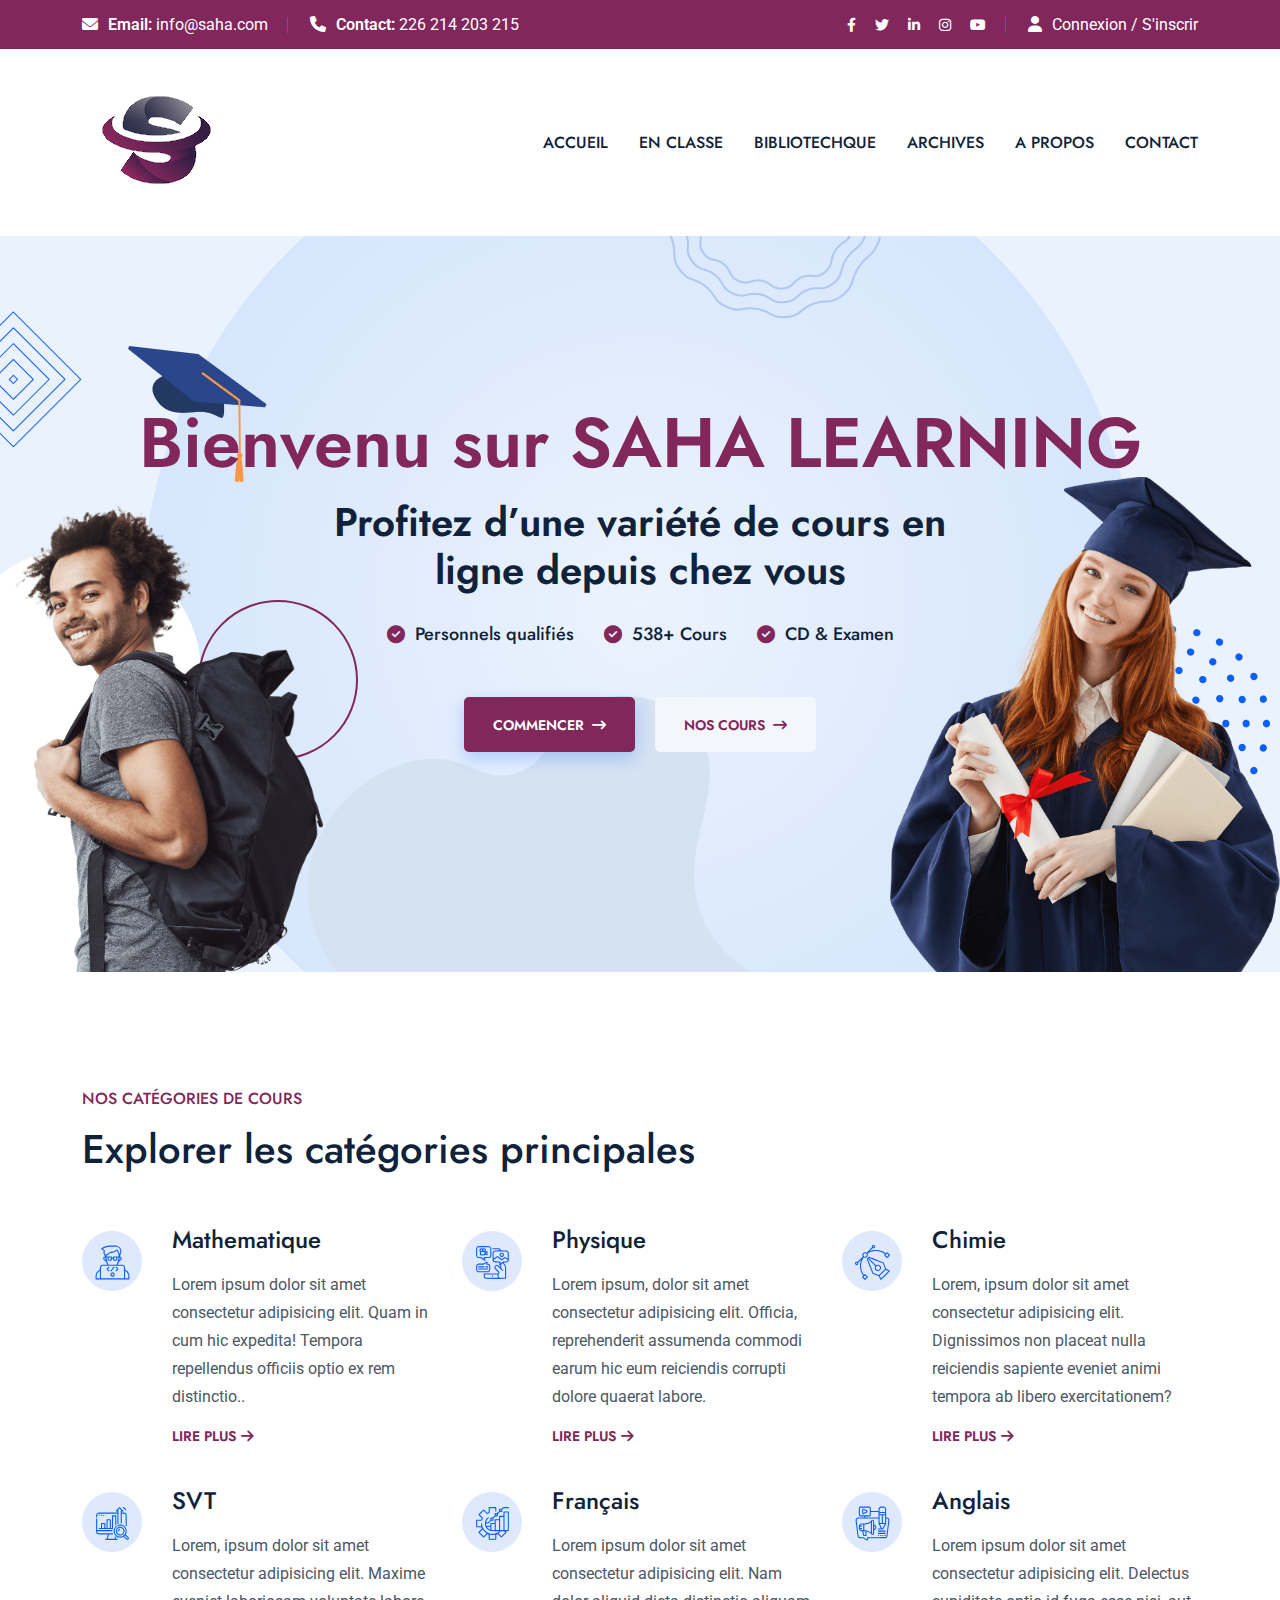
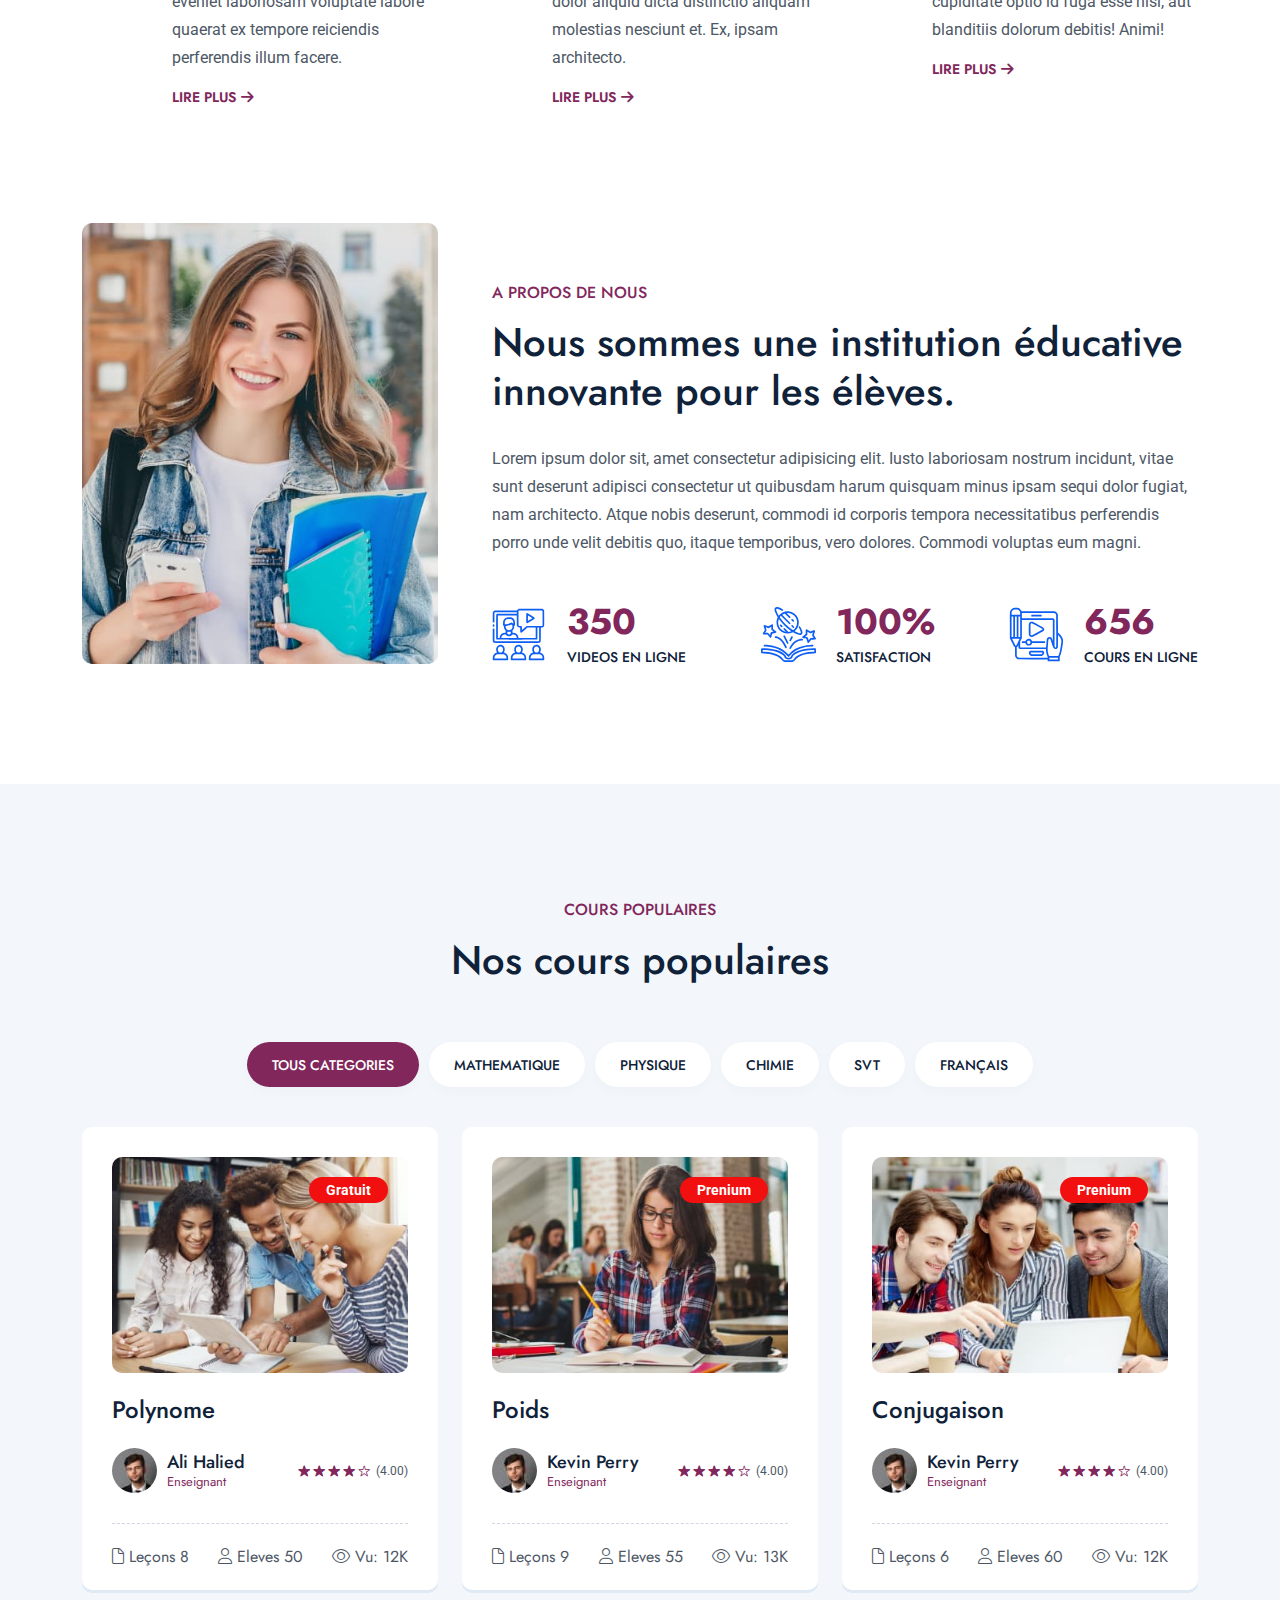
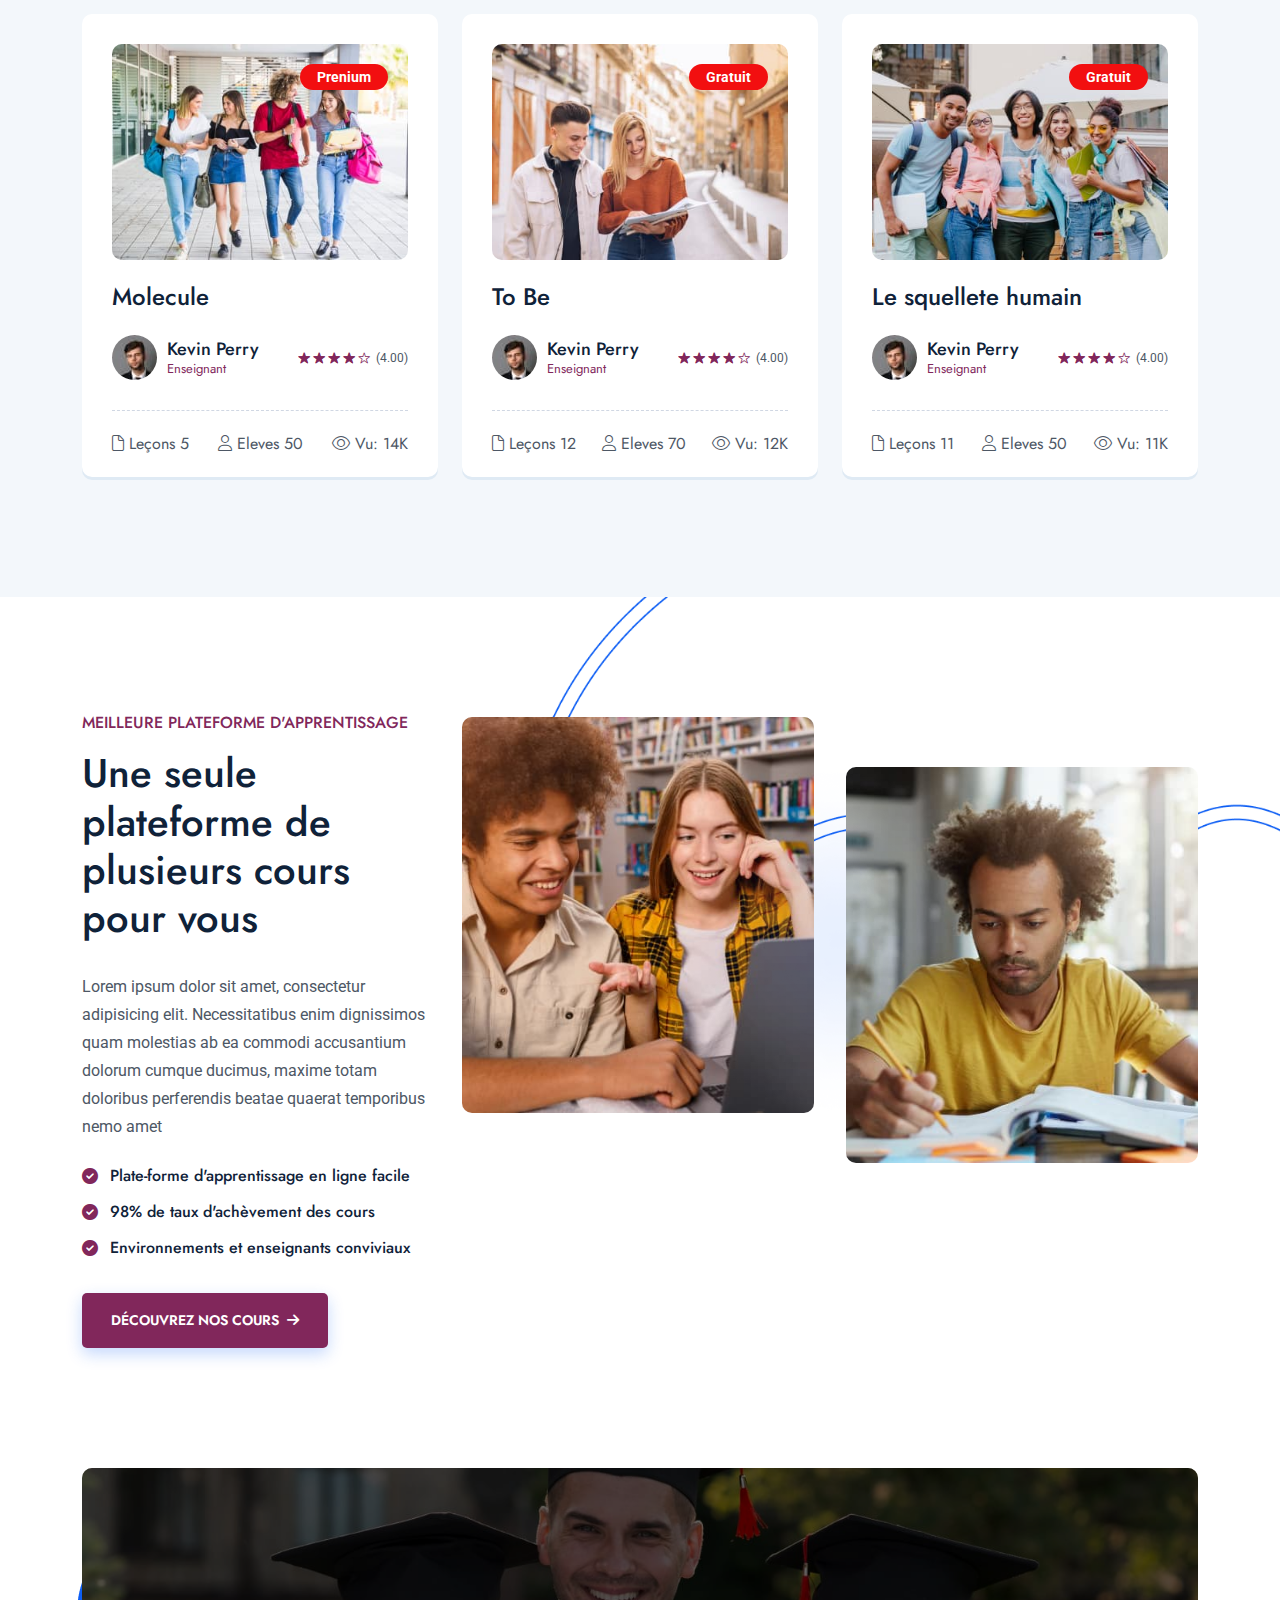
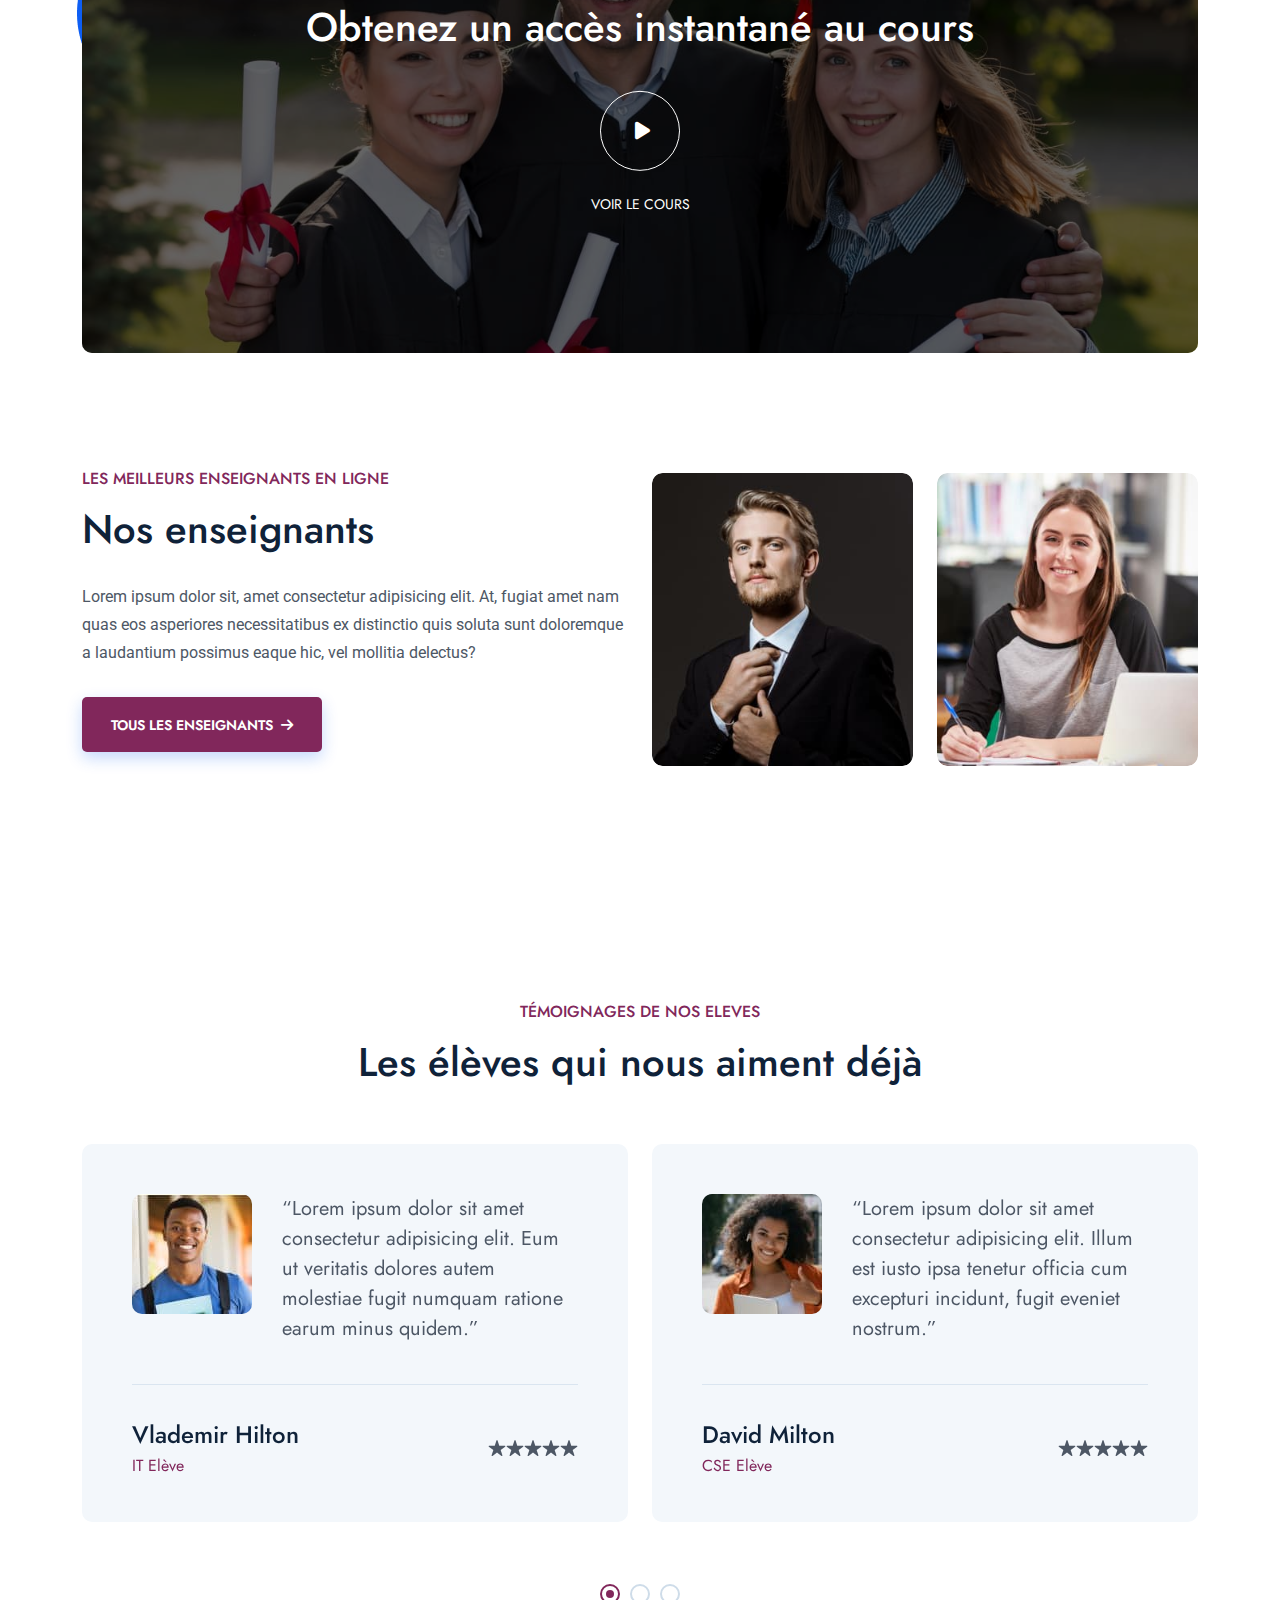
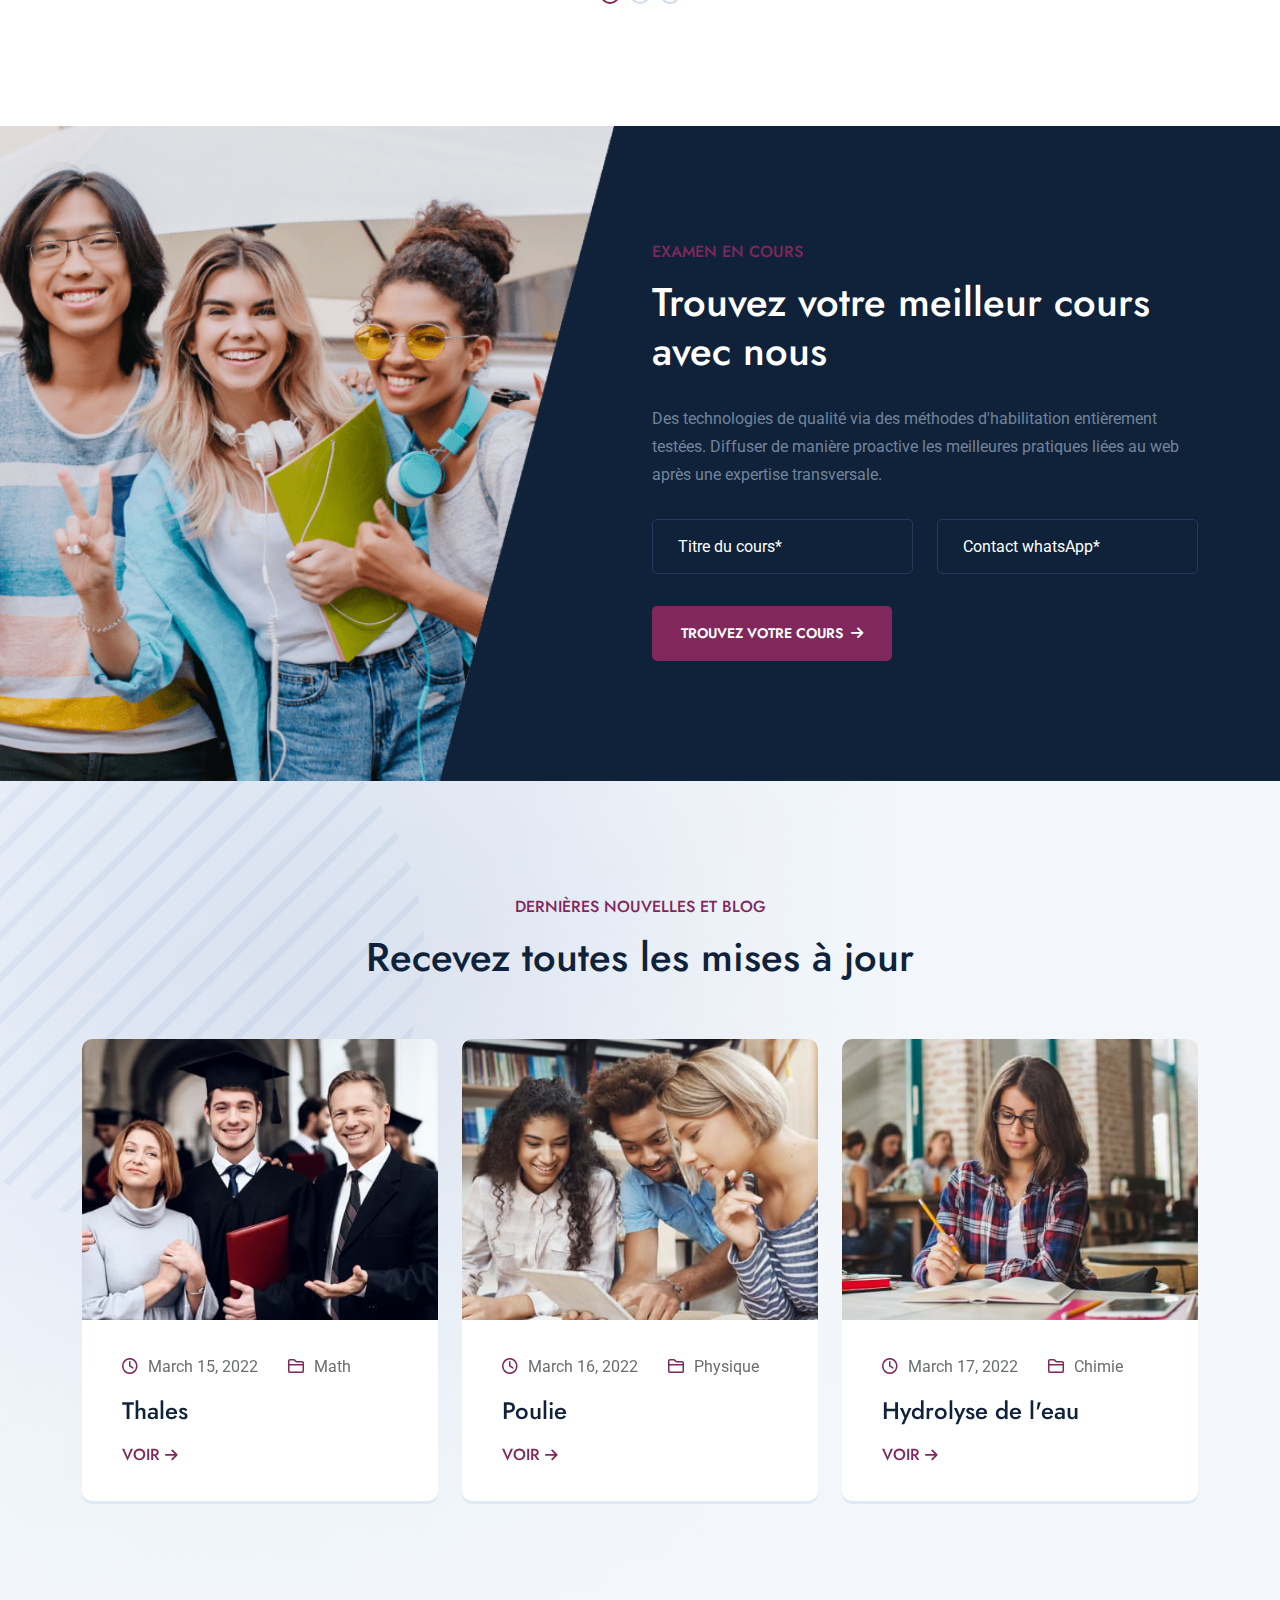
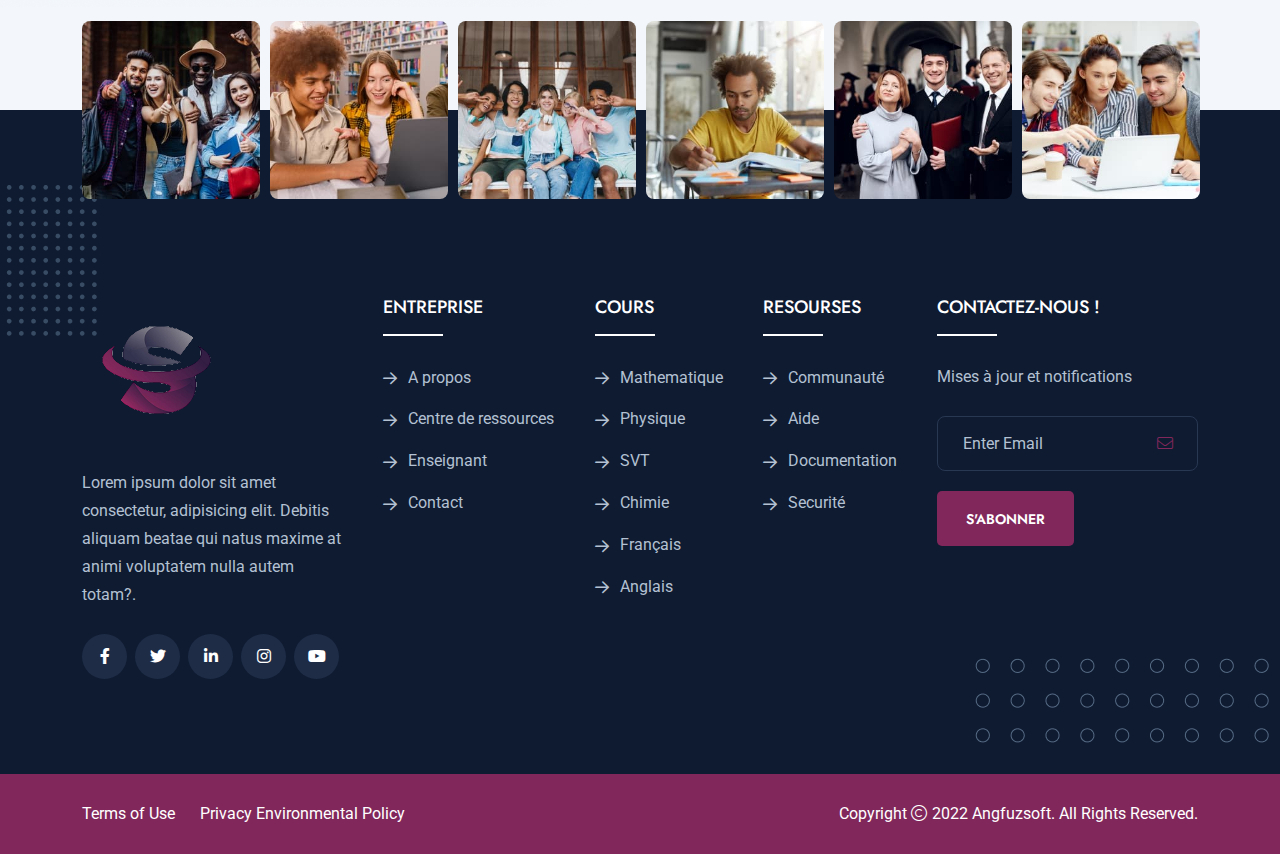
==== index.html @ e93bc784 "commit 1" ====
<!doctype html>
<html class="no-js" lang="zxx">

<head>
    <meta charset="utf-8">
    <meta http-equiv="x-ua-compatible" content="ie=edge">
    <title>SAHA</title>
    <meta name="author" content="Angfuzsoft">
    <meta name="description" content="Acadu - Online Courses & Education HTML Template">
    <meta name="keywords" content="Acadu - Online Courses & Education HTML Template">
    <meta name="robots" content="INDEX,FOLLOW">
    <meta name="Vuport" content="width=device-width,initial-scale=1,shrink-to-fit=no">
    <link rel="apple-touch-icon" sizes="57x57" href="images/apple-icon-57x57.png">
    <link rel="apple-touch-icon" sizes="60x60" href="images/apple-icon-60x60.png">
    <link rel="apple-touch-icon" sizes="72x72" href="images/apple-icon-72x72.png">
    <link rel="apple-touch-icon" sizes="76x76" href="images/apple-icon-76x76.png">
    <link rel="apple-touch-icon" sizes="114x114" href="images/apple-icon-114x114.png">
    <link rel="apple-touch-icon" sizes="120x120" href="images/apple-icon-120x120.png">
    <link rel="apple-touch-icon" sizes="144x144" href="images/apple-icon-144x144.png">
    <link rel="apple-touch-icon" sizes="152x152" href="images/apple-icon-152x152.png">
    <link rel="apple-touch-icon" sizes="180x180" href="images/apple-icon-180x180.png">
    <link rel="icon" type="image/png" sizes="192x192" href="images/images/saha_logo.png">
    <link rel="icon" type="image/png" sizes="32x32" href="images/saha_logo.png">
    <link rel="icon" type="image/png" sizes="96x96" href="images/saha_logo.png">
    <link rel="icon" type="image/png" sizes="16x16" href="images/saha_logo.png">
    <link rel="manifest" href="assets/img/favicons/manifest.json">
    <meta name="msapplication-TileColor" content="#ffffff">
    <meta name="msapplication-TileImage" content="images/saha_logo.png">
    <meta name="theme-color" content="#ffffff">
    <link rel="preconnect" href="https://fonts.googleapis.com">
    <link rel="preconnect" href="https://fonts.gstatic.com" crossorigin>
    <link
        href="https://fonts.googleapis.com/css2?family=Jost:wght@100;200;300;400;500;600;700;800;900&amp;family=Roboto:wght@100;300;400;500;700&amp;display=swap"
        rel="stylesheet">
    <link rel="stylesheet" href="css/app.min.css">
    <link rel="stylesheet" href="css/fontawesome.min.css">
    <link rel="stylesheet" href="css/style.css">
</head>

<body>
    <div class="preloader"><button class="as-btn style3 preloaderCls">Annuler le Pré-chargement</button>
        <div class="preloader-inner"><span class="loader"></span></div>
    </div>
    <div class="popup-search-box d-none d-lg-block"><button class="searchClose"><i class="fal fa-times"></i></button>
        <form action="#"><input type="text" placeholder="What are you looking for?"> <button type="submit"><i
                    class="fal fa-search"></i></button></form>
    </div>
    <div class="as-menu-wrapper">
        <div class="as-menu-area text-center"><button class="as-menu-toggle"><i class="fal fa-times"></i></button>
            <div class="mobile-logo"><a href="index.html"><img src="images/saha_logo.png" alt="Acadu"></a></div>
            <div class="as-mobile-menu">
                <ul>
                    <li class=""><a href="index.html">Accueil</a>
                        <!-- <ul class="sub-menu">
                            <li><a href="index.html">Home One</a></li>
                            <li><a href="index-2.html">Home Two</a></li>
                            <li><a href="index-3.html">Home Three</a></li>
                            <li><a href="index-4.html">Home Four</a></li>
                        </ul> -->
                    </li>
                    <li class=""><a href="#">En classe</a>
                        <!-- <ul class="sub-menu">
                            <li><a href="#">Courses</a></li>
                            <li><a href="video-#">Video Courses</a></li>
                            <li><a href="#">Course Details</a></li>
                        </ul> -->
                    </li>
                    <li class=""><a href="#">Bibliotechque</a>
                        <!-- <ul class="sub-menu">
                            <li><a href="team.html">Teachers</a></li>
                            <li><a href="team-details.html">Teacher Details</a></li>
                        </ul> -->
                    </li>
                    <li class=""><a href="#">Archives</a>
                        <!-- <ul class="mega-menu">
                            <li><a href="shop.html">Pagelist 1</a>
                                <ul>
                                    <li><a href="index.html">Home One</a></li>
                                    <li><a href="index-2.html">Home Two</a></li>
                                    <li><a href="index-3.html">Home Three</a></li>
                                    <li><a href="index-4.html">Home Four</a></li>
                                    <li><a href="about.html">About Us</a></li>
                                </ul>
                            </li>
                            <li><a href="#">Pagelist 2</a>
                                <ul>
                                    <li><a href="about-2.html">About Us Two</a></li>
                                    <li><a href="team.html">Teachers</a></li>
                                    <li><a href="team-details.html">Teachers Details</a>
                                    </li>
                                    <li><a href="blog.html">Blog</a></li>
                                    <li><a href="blog-details.html">Blog Details</a></li>
                                </ul>
                            </li>
                            <li><a href="#">Pagelist 3</a>
                                <ul>
                                    <li><a href="#">Courses</a></li>
                                    <li><a href="video-#">Video Courses</a></li>
                                    <li><a href="#">Course Details</a>
                                    </li>
                                    <li><a href="event.html">Event</a></li>
                                    <li><a href="event-details.html">Event Details</a></li>
                                </ul>
                            </li>
                            <li><a href="#">Pagelist 4</a>
                                <ul>
                                    <li><a href="gallery.html">Gallery</a></li>
                                    <li><a href="contact.html">Contact Us</a></li>
                                    <li><a href="cart.html">Shopping Cart</a></li>
                                    <li><a href="wishlist.html">Wishlist</a></li>
                                    <li><a href="error.html">Error Page</a></li>
                                </ul>
                            </li>
                        </ul> -->
                    </li>
                    <li class=""><a href="#">A propos</a>
                        <!-- <ul class="sub-menu">
                            <li><a href="blog.html">Blog</a></li>
                            <li><a href="blog-details.html">Blog Details</a></li>
                        </ul> -->
                    </li>
                    <li><a href="">Contact</a></li>
                </ul>
            </div>
        </div>
    </div>
    <header class="as-header header-layout2">
        <div class="header-top">
            <div class="container">
                <div class="row justify-content-center justify-content-lg-between align-items-center gy-2">
                    <div class="col-auto d-none d-lg-block">
                        <div class="header-links">
                            <ul>
                                <li><i class="fas fa-envelope"></i><b>Email: </b><a
                                        href="mailto:info@acadu.com">info@saha.com</a></li>
                                <li><i class="fas fa-phone"></i><b>Contact: </b><a href="tel:+226214203215">226 214 203
                                        215</a></li>
                            </ul>
                        </div>
                    </div>
                    <div class="col-auto">
                        <div class="header-links">
                            <ul>
                                <li>
                                    <div class="header-social"><a href="https://www.facebook.com/"><i
                                                class="fab fa-facebook-f"></i></a> <a href="https://www.twitter.com/"><i
                                                class="fab fa-twitter"></i></a> <a href="https://www.linkedin.com/"><i
                                                class="fab fa-linkedin-in"></i></a> <a
                                            href="https://www.instagram.com/"><i class="fab fa-instagram"></i></a> <a
                                            href="https://www.youtube.com/"><i class="fab fa-youtube"></i></a></div>
                                </li>
                                <li><i class="fas fa-user"></i><a href="contact.html">Connexion / S'inscrir</a></li>
                            </ul>
                        </div>
                    </div>
                </div>
            </div>
        </div>
        <div class="sticky-wrapper">
            <div class="sticky-active">
                <div class="menu-area">
                    <div class="container">
                        <div class="row align-items-center justify-content-between">
                            <div class="col-auto">
                                <div class="header-logo"><a href="index.html"><img src="images/saha_logo.png"
                                            alt="Acadu"></a>
                                </div>
                            </div>
                            <!-- <div class="col-auto d-none d-xl-inline-block">
                                <div class="category-menu-wrap"><a class="menu-expand" href="#"><i
                                            class="fa-solid fa-list"></i>Categories</a>
                                    <nav class="category-menu">
                                        <ul>
                                            <li><a href="course">Javascript</a></li>
                                            <li><a href="course">Marketing</a></li>
                                            <li><a href="course">Data Science</a></li>
                                            <li><a href="course">Content Writing</a></li>
                                            <li><a href="course">Gratuitlancing</a></li>
                                            <li><a href="course">Startup Growth</a></li>
                                            <li><a href="course">UI/UX Design</a></li>
                                            <li><a href="course">Web Development</a></li>
                                        </ul>
                                    </nav>
                                </div>
                            </div> -->
                            <div class="col-auto">
                                <div class="row align-items-center">
                                    <div class="col-auto">
                                        <nav class="main-menu d-none d-lg-inline-block">
                                            <ul>
                                                <li class=""><a href="index.html">Accueil</a>
                                                    <!-- <ul class="sub-menu">
                                                        <li><a href="index.html">Home One</a></li>
                                                        <li><a href="index-2.html">Home Two</a></li>
                                                        <li><a href="index-3.html">Home Three</a></li>
                                                        <li><a href="index-4.html">Home Four</a></li>
                                                    </ul> -->
                                                </li>
                                                <li class=""><a href="classe.html">En classe</a>
                                                    <!-- <ul class="sub-menu">
                                                        <li><a href="#">Courses</a></li>
                                                        <li><a href="video-#">Video Courses</a></li>
                                                        <li><a href="#">Course Details</a></li>
                                                    </ul> -->
                                                </li>
                                                <li class=""><a href="bibliotech.html">Bibliotechque</a>
                                                    <!-- <ul class="sub-menu">
                                                        <li><a href="team.html">Teachers</a></li>
                                                        <li><a href="team-details.html">Teacher Details</a></li>
                                                    </ul> -->
                                                </li>
                                                <li class=""><a href="cours.html">Archives</a>
                                                    <!-- <ul class="mega-menu">
                                                        <li><a href="shop.html">Pagelist 1</a>
                                                            <ul>
                                                                <li><a href="index.html">Home One</a></li>
                                                                <li><a href="index-2.html">Home Two</a></li>
                                                                <li><a href="index-3.html">Home Three</a></li>
                                                                <li><a href="index-4.html">Home Four</a></li>
                                                                <li><a href="about.html">About Us</a></li>
                                                            </ul>
                                                        </li>
                                                        <li><a href="#">Pagelist 2</a>
                                                            <ul>
                                                                <li><a href="about-2.html">About Us Two</a></li>
                                                                <li><a href="team.html">Teachers</a></li>
                                                                <li><a href="team-details.html">Teachers Details</a>
                                                                </li>
                                                                <li><a href="blog.html">Blog</a></li>
                                                                <li><a href="blog-details.html">Blog Details</a></li>
                                                            </ul>
                                                        </li>
                                                        <li><a href="#">Pagelist 3</a>
                                                            <ul>
                                                                <li><a href="#">Courses</a></li>
                                                                <li><a href="video-#">Video Courses</a></li>
                                                                <li><a href="#">Course Details</a>
                                                                </li>
                                                                <li><a href="event.html">Event</a></li>
                                                                <li><a href="event-details.html">Event Details</a></li>
                                                            </ul>
                                                        </li>
                                                        <li><a href="#">Pagelist 4</a>
                                                            <ul>
                                                                <li><a href="gallery.html">Gallery</a></li>
                                                                <li><a href="contact.html">Contact Us</a></li>
                                                                <li><a href="cart.html">Shopping Cart</a></li>
                                                                <li><a href="wishlist.html">Wishlist</a></li>
                                                                <li><a href="error.html">Error Page</a></li>
                                                            </ul>
                                                        </li>
                                                    </ul> -->
                                                </li>
                                                <li class=""><a href="#">A propos</a>
                                                    <!-- <ul class="sub-menu">
                                                        <li><a href="blog.html">Blog</a></li>
                                                        <li><a href="blog-details.html">Blog Details</a></li>
                                                    </ul> -->
                                                </li>
                                                <li><a href="contact.html">Contact</a></li>
                                            </ul>
                                        </nav><button type="button" class="as-menu-toggle d-inline-block d-lg-none"><i
                                                class="far fa-bars"></i></button>
                                    </div>
                                    <div class="col-auto d-none d-xxl-block">
                                        <!-- <div class="header-button"><button type="button"
                                                class="simple-icon searchBoxToggler"><i
                                                    class="far fa-search"></i></button> <a href="contact.html"
                                                class="as-btn ml-15">Become Teacher<i
                                                    class="fas fa-arrow-right ms-2"></i></a></div> -->
                                    </div>
                                </div>
                            </div>
                        </div>
                    </div>
                </div>
            </div>
        </div>
    </header>
    <div class="as-hero-wrapper hero-2">
        <div class="container z-index-common">
            <div class="hero-style2">
                <h1 class="big-title hero-title">Bienvenu sur SAHA LEARNING</h1>
                <h2 class="hero-title">Profitez d’une variété de cours en <br> ligne depuis chez vous</h2>
                <div class="checklist">
                    <ul>
                        <li>Personnels qualifiés</li>
                        <li>538+ Cours</li>
                        <li>CD & Examen</li>
                    </ul>
                </div>
                <div class="btn-group"><a href="#" class="as-btn">Commencer<i
                            class="fas fa-long-arrow-right ms-2"></i></a> <a href="#"
                        class="as-btn style5">Nos Cours<i class="fas fa-long-arrow-right ms-2"></i></a></div>
            </div>
        </div>
        <div class="hero-img1"><img class="imgConvert" src="images/hero_img_2_1.png" alt="Hero Image"></div>
        <div class="hero-img2"><img src="images/hero_img_2_2.png" alt="Hero Image">
            <div class="shape"><img src="images/shape_2_5.png" alt="shape"></div>
        </div>
        <div class="big-circle" id="circle"></div>
        <div class="hero-shape shape1"><img src="images/shape_2_1.png" alt="shape"></div>
        <div class="hero-shape shape2"><img src="images/shape_2_2.png" alt="shape"></div>
        <div class="hero-shape shape3"><img src="images/shape_2_3.png" alt="shape"></div>
        <div class="hero-shape shape4"><img src="images/shape_2_4.png" alt="shape"></div>
    </div>
    <section class="space">
        <div class="container">
            <div class="title-area text-center text-md-start"><span class="sub-title">Nos catégories de cours</span>
                <h2 class="sec-title fw-medium">Explorer les catégories principales</h2>
            </div>
            <div class="row gy-50">
                <div class="col-sm-6 col-xl-4">
                    <div class="category-card">
                        <div class="category-card_icon"><img src="fonts/category_1_1.svg" alt="icon"></div>
                        <div class="category-card_content">
                            <h3 class="category-card_title"><a href="#">Mathematique</a></h3>
                            <p class="category-card_text">Lorem ipsum dolor sit amet consectetur adipisicing elit. Quam
                                in cum hic expedita! Tempora repellendus officiis optio ex rem distinctio..</p><a
                                href="#" class="link-btn">Lire plus<i class="fas fa-arrow-right"></i></a>
                        </div>
                    </div>
                </div>
                <div class="col-sm-6 col-xl-4">
                    <div class="category-card">
                        <div class="category-card_icon"><img src="fonts/category_1_2.svg" alt="icon"></div>
                        <div class="category-card_content">
                            <h3 class="category-card_title"><a href="#">Physique</a></h3>
                            <p class="category-card_text">Lorem ipsum, dolor sit amet consectetur adipisicing elit.
                                Officia, reprehenderit assumenda commodi earum hic eum reiciendis corrupti dolore
                                quaerat labore.</p><a href="#" class="link-btn">Lire plus<i
                                    class="fas fa-arrow-right"></i></a>
                        </div>
                    </div>
                </div>
                <div class="col-sm-6 col-xl-4">
                    <div class="category-card">
                        <div class="category-card_icon"><img src="fonts/category_1_3.svg" alt="icon"></div>
                        <div class="category-card_content">
                            <h3 class="category-card_title"><a href="#">Chimie</a></h3>
                            <p class="category-card_text">Lorem, ipsum dolor sit amet consectetur adipisicing elit.
                                Dignissimos non placeat nulla reiciendis sapiente eveniet animi tempora ab libero
                                exercitationem?</p><a href="#" class="link-btn">Lire plus<i
                                    class="fas fa-arrow-right"></i></a>
                        </div>
                    </div>
                </div>
                <div class="col-sm-6 col-xl-4">
                    <div class="category-card">
                        <div class="category-card_icon"><img src="fonts/category_1_4.svg" alt="icon"></div>
                        <div class="category-card_content">
                            <h3 class="category-card_title"><a href="#">SVT</a></h3>
                            <p class="category-card_text">Lorem, ipsum dolor sit amet consectetur adipisicing elit.
                                Maxime eveniet laboriosam voluptate labore quaerat ex tempore reiciendis perferendis
                                illum facere.</p><a href="#" class="link-btn">Lire plus<i
                                    class="fas fa-arrow-right"></i></a>
                        </div>
                    </div>
                </div>
                <div class="col-sm-6 col-xl-4">
                    <div class="category-card">
                        <div class="category-card_icon"><img src="fonts/category_1_5.svg" alt="icon"></div>
                        <div class="category-card_content">
                            <h3 class="category-card_title"><a href="#">Français</a></h3>
                            <p class="category-card_text">Lorem ipsum dolor sit amet consectetur adipisicing elit. Nam
                                dolor aliquid dicta distinctio aliquam molestias nesciunt et. Ex, ipsam architecto.</p>
                            <a href="#" class="link-btn">Lire plus<i class="fas fa-arrow-right"></i></a>
                        </div>
                    </div>
                </div>
                <div class="col-sm-6 col-xl-4">
                    <div class="category-card">
                        <div class="category-card_icon"><img src="fonts/category_1_6.svg" alt="icon"></div>
                        <div class="category-card_content">
                            <h3 class="category-card_title"><a href="#">Anglais</a></h3>
                            <p class="category-card_text">Lorem ipsum dolor sit amet consectetur adipisicing elit.
                                Delectus cupiditate optio id fuga esse nisi, aut blanditiis dolorum debitis! Animi!</p>
                            <a href="#" class="link-btn">Lire plus<i class="fas fa-arrow-right"></i></a>
                        </div>
                    </div>
                </div>
            </div>
        </div>
    </section>
    <div class="space-bottom about-sec bg-bottom-right" data-bg-src="assets/img/bg/about_bg_1.jpg">
        <div class="container">
            <div class="row">
                <div class="col-xl-4 mb-40 mb-xl-0">
                    <div class="img-box3"><img class="w-100" src="images/about_2_1.jpg" alt="About"></div>
                </div>
                <div class="col-xxl-7 col-xl-8 align-self-end">
                    <div class="about-content">
                        <div class="title-area mb-40"><span class="sub-title">A propos de nous</span>
                            <h2 class="fs-40 fw-medium mt-n2">Nous sommes une institution éducative innovante pour les
                                élèves.</h2>
                        </div>
                        <p class="mt-n2 mb-30 mb-xl-5">Lorem ipsum dolor sit, amet consectetur adipisicing elit. Iusto
                            laboriosam nostrum incidunt, vitae sunt deserunt adipisci consectetur ut quibusdam harum
                            quisquam minus ipsam sequi dolor fugiat, nam architecto. Atque nobis deserunt, commodi id
                            corporis tempora necessitatibus perferendis porro unde velit debitis quo, itaque temporibus,
                            vero dolores. Commodi voluptas eum magni.</p>
                        <div class="counter-grid-wrap">
                            <div class="counter-grid">
                                <div class="counter-grid_icon"><img src="fonts/counter_1_1.svg" alt="icon"></div>
                                <div class="counter-grid_content">
                                    <h3 class="counter-grid_number"><span class="counter-number">350</span></h3><span
                                        class="counter-grid_text">VIDEOS EN LIGNE</span>
                                </div>
                            </div>
                            <div class="counter-grid">
                                <div class="counter-grid_icon"><img src="fonts/counter_1_2.svg" alt="icon"></div>
                                <div class="counter-grid_content">
                                    <h3 class="counter-grid_number"><span class="counter-number">100</span>%</h3><span
                                        class="counter-grid_text">SATISFACTION</span>
                                </div>
                            </div>
                            <div class="counter-grid">
                                <div class="counter-grid_icon"><img src="fonts/counter_1_3.svg" alt="icon"></div>
                                <div class="counter-grid_content">
                                    <h3 class="counter-grid_number"><span class="counter-number">656</span></h3><span
                                        class="counter-grid_text">COURS EN LIGNE</span>
                                </div>
                            </div>
                        </div>
                    </div>
                </div>
            </div>
        </div>
    </div>
    <section class="space bg-smoke">
        <div class="container">
            <div class="title-area text-center"><span class="sub-title">COURS POPULAIRES</span>
                <h2 class="sec-title fw-medium">Nos cours populaires</h2>
            </div>
            <div class="tab-menu1 filter-menu-active">
                <button data-filter="*" class="filter-btn active">Tous Categories</button>
                <button data-filter=".cat1" class="filter-btn">Mathematique</button>
                <button data-filter=".cat2" class="filter-btn">Physique</button>
                <button data-filter=".cat3" class="filter-btn">Chimie</button>
                <button data-filter=".cat4" class="filter-btn">SVT</button>
                <button data-filter=".cat5" class="filter-btn">Français</button>
            </div>
            <div class="row gy-4 filter-active">
                <div class="col-md-6 col-xl-4 filter-item cat1 cat3 cat5 cat7">
                    <div class="course-box style2">
                        <div class="course-img"><img src="images/course_3_1.jpg" alt="course"> <span
                                class="tag">Gratuit</span></div>
                        <div class="course-content">
                            <h3 class="course-title"><a href="#">Polynome</a></h3>
                            <div class="course-author">
                                <div class="author-info"><img src="images/author_2.jpg" alt="author">
                                    <div class="info"><a href="#" class="author-name">Ali Halied</a> <span
                                            class="desig">Enseignant</span></div>
                                </div>
                                <div class="course-rating">
                                    <div class="star-rating" role="img" aria-label="Vote 4.00 out of 5"><span
                                            style="width:79%">Vote <strong class="rating">4.00</strong> out of 5</span>
                                    </div>(4.00)
                                </div>
                            </div>
                            <div class="course-meta"><span><i class="fal fa-file"></i>Leçons 8</span> <span><i
                                        class="fal fa-user"></i>Eleves 50</span> <span><i class="fal fa-eye"></i>Vu:
                                    12K</span></div>
                        </div>
                    </div>
                </div>
                <div class="col-md-6 col-xl-4 filter-item cat2 cat4 cat6">
                    <div class="course-box style2">
                        <div class="course-img"><img src="images/course_3_2.jpg" alt="course"> <span
                                class="tag">Prenium</span></div>
                        <div class="course-content">
                            <h3 class="course-title"><a href="#">Poids</a></h3>
                            <div class="course-author">
                                <div class="author-info"><img src="images/author_2.jpg" alt="author">
                                    <div class="info"><a href="#" class="author-name">Kevin Perry</a> <span
                                            class="desig">Enseignant</span></div>
                                </div>
                                <div class="course-rating">
                                    <div class="star-rating" role="img" aria-label="Vote 4.00 out of 5"><span
                                            style="width:79%">Vote <strong class="rating">4.00</strong> out of 5</span>
                                    </div>(4.00)
                                </div>
                            </div>
                            <div class="course-meta"><span><i class="fal fa-file"></i>Leçons 9</span> <span><i
                                        class="fal fa-user"></i>Eleves 55</span> <span><i class="fal fa-eye"></i>Vu:
                                    13K</span></div>
                        </div>
                    </div>
                </div>
                <div class="col-md-6 col-xl-4 filter-item cat3 cat5 cat7">
                    <div class="course-box style2">
                        <div class="course-img"><img src="images/course_3_3.jpg" alt="course"> <span
                                class="tag">Prenium</span></div>
                        <div class="course-content">
                            <h3 class="course-title"><a href="#">Conjugaison</a></h3>
                            <div class="course-author">
                                <div class="author-info"><img src="images/author_2.jpg" alt="author">
                                    <div class="info"><a href="#" class="author-name">Kevin Perry</a> <span
                                            class="desig">Enseignant</span></div>
                                </div>
                                <div class="course-rating">
                                    <div class="star-rating" role="img" aria-label="Vote 4.00 out of 5"><span
                                            style="width:79%">Vote <strong class="rating">4.00</strong> out of 5</span>
                                    </div>(4.00)
                                </div>
                            </div>
                            <div class="course-meta"><span><i class="fal fa-file"></i>Leçons 6</span> <span><i
                                        class="fal fa-user"></i>Eleves 60</span> <span><i class="fal fa-eye"></i>Vu:
                                    12K</span></div>
                        </div>
                    </div>
                </div>
                <div class="col-md-6 col-xl-4 filter-item cat1 cat4 cat6">
                    <div class="course-box style2">
                        <div class="course-img"><img src="images/course_3_4.jpg" alt="course"> <span
                                class="tag">Prenium</span></div>
                        <div class="course-content">
                            <h3 class="course-title"><a href="#">Molecule</a></h3>
                            <div class="course-author">
                                <div class="author-info"><img src="images/author_2.jpg" alt="author">
                                    <div class="info"><a href="#" class="author-name">Kevin Perry</a> <span
                                            class="desig">Enseignant</span></div>
                                </div>
                                <div class="course-rating">
                                    <div class="star-rating" role="img" aria-label="Vote 4.00 out of 5"><span
                                            style="width:79%">Vote <strong class="rating">4.00</strong> out of 5</span>
                                    </div>(4.00)
                                </div>
                            </div>
                            <div class="course-meta"><span><i class="fal fa-file"></i>Leçons 5</span> <span><i
                                        class="fal fa-user"></i>Eleves 50</span> <span><i class="fal fa-eye"></i>Vu:
                                    14K</span></div>
                        </div>
                    </div>
                </div>
                <div class="col-md-6 col-xl-4 filter-item cat2 cat5 cat6 cat7">
                    <div class="course-box style2">
                        <div class="course-img"><img src="images/course_3_5.jpg" alt="course"> <span
                                class="tag">Gratuit</span></div>
                        <div class="course-content">
                            <h3 class="course-title"><a href="#">To Be</a></h3>
                            <div class="course-author">
                                <div class="author-info"><img src="images/author_2.jpg" alt="author">
                                    <div class="info"><a href="#" class="author-name">Kevin Perry</a> <span
                                            class="desig">Enseignant</span></div>
                                </div>
                                <div class="course-rating">
                                    <div class="star-rating" role="img" aria-label="Vote 4.00 out of 5"><span
                                            style="width:79%">Vote <strong class="rating">4.00</strong> out of 5</span>
                                    </div>(4.00)
                                </div>
                            </div>
                            <div class="course-meta"><span><i class="fal fa-file"></i>Leçons 12</span> <span><i
                                        class="fal fa-user"></i>Eleves 70</span> <span><i class="fal fa-eye"></i>Vu:
                                    12K</span></div>
                        </div>
                    </div>
                </div>
                <div class="col-md-6 col-xl-4 filter-item cat3 cat1 cat2 cat4">
                    <div class="course-box style2">
                        <div class="course-img"><img src="images/course_3_6.jpg" alt="course"> <span
                                class="tag">Gratuit</span></div>
                        <div class="course-content">
                            <h3 class="course-title"><a href="#">Le squellete humain</a></h3>
                            <div class="course-author">
                                <div class="author-info"><img src="images/author_2.jpg" alt="author">
                                    <div class="info"><a href="#" class="author-name">Kevin Perry</a> <span
                                            class="desig">Enseignant</span></div>
                                </div>
                                <div class="course-rating">
                                    <div class="star-rating" role="img" aria-label="Vote 4.00 out of 5"><span
                                            style="width:79%">Vote <strong class="rating">4.00</strong> out of 5</span>
                                    </div>(4.00)
                                </div>
                            </div>
                            <div class="course-meta"><span><i class="fal fa-file"></i>Leçons 11</span> <span><i
                                        class="fal fa-user"></i>Eleves 50</span> <span><i class="fal fa-eye"></i>Vu:
                                    11K</span></div>
                        </div>
                    </div>
                </div>
            </div>
        </div>
    </section>
    <section class="space">
        <div class="container z-index-common">
            <div class="row flex-row-reverse">
                <div class="col-xl-8 mb-35 mb-xl-0">
                    <div class="img-box4">
                        <div class="img1"><img src="images/mockup_1_1.jpg" alt="mockup"></div>
                        <div class="img2"><img src="images/mockup_1_2.jpg" alt="mockup"></div>
                        <div class="shape"><img src="images/mockup_shape.png" alt="shape"></div>
                    </div>
                </div>
                <div class="col-xl-4">
                    <div class="title-area mb-30"><span class="sub-title">MEILLEURE PLATEFORME D'APPRENTISSAGE</span>
                        <h2 class="sec-title fw-medium">Une seule plateforme de plusieurs cours pour vous</h2>
                    </div>
                    <p class="mb-30">Lorem ipsum dolor sit amet, consectetur adipisicing elit. Necessitatibus enim dignissimos quam molestias ab ea commodi accusantium dolorum cumque ducimus, maxime totam doloribus perferendis beatae quaerat temporibus nemo amet
                    </p>
                    <div class="checklist mb-40">
                        <ul>
                            <li>Plate-forme d'apprentissage en ligne facile</li>
                            <li>98% de taux d'achèvement des cours</li>
                            <li>Environnements et enseignants conviviaux</li>
                        </ul>
                    </div><a href="#" class="as-btn">Découvrez nos cours<i
                            class="fas fa-arrow-right ms-2"></i></a>
                </div>
            </div>
        </div>
        <div class="shape-mockup big-shape" data-top="0%" data-right="0%"><img src="images/line_2.png" alt="shapes">
        </div>
    </section>
    <section class data-pos-for="#team-sec" data-sec-pos="bottom-half">
        <div class="container">
            <div class="video-box">
                <div class="overlay"></div><img src="images/video_1.jpg" alt="video">
                <div class="video-content">
                    <h2 class="video-title">Obtenez un accès instantané au cours</h2><a
                        href="https://www.youtube.com/watch?v=_sI_Ps7JSEk" class="icon-btn popup-video"><i
                            class="fas fa-play"></i></a> <span class="video-text">VOIR LE COURS</span>
                </div>
            </div>
        </div>
        <div class="shape-mockup jump" data-top="10%" data-left="6%"><img src="images/circle_5.png" alt="shapes"></div>
        <div class="shape-mockup jump-reverse" data-top="11%" data-left="6%"><img src="images/hex_1.png" alt="shapes">
        </div>
    </section>
    <section class="space" id="team-sec" data-bg-src="assets/img/bg/team_bg_1.jpg">
        <div class="container">
            <div class="row">
                <div class="col-xl-6 mb-5 mb-xl-0">
                    <div class="title-area mb-30 text-center text-xl-start"><span class="sub-title">LES MEILLEURS ENSEIGNANTS EN LIGNE</span>
                        <h2 class="sec-title fw-medium">Nos enseignants</h2>
                    </div>
                    <p class="mb-30 text-center text-xl-start">Lorem ipsum dolor sit, amet consectetur adipisicing elit. At, fugiat amet nam quas eos asperiores necessitatibus ex distinctio quis soluta sunt doloremque a laudantium possimus eaque hic, vel mollitia delectus?</p>
                    <div class="text-center text-xl-start"><a href="team.html" class="as-btn">tous les enseignants<i
                                class="fas fa-arrow-right ms-2"></i></a></div>
                </div>
                <div class="col-xl-6">
                    <div class="row as-carousel" data-slide-show="2" data-md-slide-show="2">
                        <div class="col-md-6 col-lg-4">
                            <div class="team-box">
                                <div class="team-img"><img src="images/team_1_1.jpg" alt="Team">
                                    <div class="as-social"><a target="_blank" href="https://facebook.com/"><i
                                                class="fab fa-facebook-f"></i></a> <a target="_blank"
                                            href="https://twitter.com/"><i class="fab fa-twitter"></i></a> <a
                                            target="_blank" href="https://linkedin.com/"><i
                                                class="fab fa-linkedin-in"></i></a></div>
                                </div>
                                <div class="team-content">
                                    <h3 class="team-title"><a href="team-details.html">Kevin Martin Ben</a></h3><span
                                        class="team-desig">Enseignant</span>
                                </div>
                            </div>
                        </div>
                        <div class="col-md-6 col-lg-4">
                            <div class="team-box">
                                <div class="team-img"><img src="images/team_1_2.jpg" alt="Team">
                                    <div class="as-social"><a target="_blank" href="https://facebook.com/"><i
                                                class="fab fa-facebook-f"></i></a> <a target="_blank"
                                            href="https://twitter.com/"><i class="fab fa-twitter"></i></a> <a
                                            target="_blank" href="https://linkedin.com/"><i
                                                class="fab fa-linkedin-in"></i></a></div>
                                </div>
                                <div class="team-content">
                                    <h3 class="team-title"><a href="team-details.html">Michael Dania Tin</a></h3><span
                                        class="team-desig">Enseignant</span>
                                </div>
                            </div>
                        </div>
                        <div class="col-md-6 col-lg-4">
                            <div class="team-box">
                                <div class="team-img"><img src="images/team_1_3.jpg" alt="Team">
                                    <div class="as-social"><a target="_blank" href="https://facebook.com/"><i
                                                class="fab fa-facebook-f"></i></a> <a target="_blank"
                                            href="https://twitter.com/"><i class="fab fa-twitter"></i></a> <a
                                            target="_blank" href="https://linkedin.com/"><i
                                                class="fab fa-linkedin-in"></i></a></div>
                                </div>
                                <div class="team-content">
                                    <h3 class="team-title"><a href="team-details.html">Aiden Samuel Jabin</a></h3><span
                                        class="team-desig">Enseignant</span>
                                </div>
                            </div>
                        </div>
                    </div>
                </div>
            </div>
        </div>
    </section>
    <section class="overflow-hidden bg-white space">
        <div class="container">
            <div class="title-area text-center"><span class="sub-title">Témoignages de nos Eleves</span>
                <h2 class="sec-title fw-medium">Les élèves qui nous aiment déjà</h2>
            </div>
            <div class="row as-carousel" data-slide-show="2" data-lg-slide-show="1" data-dots="true" data-xl-dots="true"
                data-ml-dots="true">
                <div class="col-lg-6">
                    <div class="testi-box">
                        <div class="testi-box_content">
                            <div class="testi-box_img"><img src="images/testi_2_1.jpg" alt="Avater"></div>
                            <p class="testi-box_text">“Lorem ipsum dolor sit amet consectetur adipisicing elit. Eum ut veritatis dolores autem molestiae fugit numquam ratione earum minus quidem.”</p>
                        </div>
                        <div class="testi-box_bottom">
                            <div>
                                <h3 class="testi-box_name">Vlademir Hilton</h3><span class="testi-box_desig">IT
                                    Elève</span>
                            </div>
                            <div class="testi-box_reVu"><i class="fa-solid fa-star-sharp"></i><i
                                    class="fa-solid fa-star-sharp"></i><i class="fa-solid fa-star-sharp"></i><i
                                    class="fa-solid fa-star-sharp"></i><i class="fa-solid fa-star-sharp"></i></div>
                        </div>
                    </div>
                </div>
                <div class="col-lg-6">
                    <div class="testi-box">
                        <div class="testi-box_content">
                            <div class="testi-box_img"><img src="images/testi_2_2.jpg" alt="Avater"></div>
                            <p class="testi-box_text">“Lorem ipsum dolor sit amet consectetur adipisicing elit. Illum est iusto ipsa tenetur officia cum excepturi incidunt, fugit eveniet nostrum.”</p>
                        </div>
                        <div class="testi-box_bottom">
                            <div>
                                <h3 class="testi-box_name">David Milton</h3><span class="testi-box_desig">CSE
                                    Elève</span>
                            </div>
                            <div class="testi-box_reVu"><i class="fa-solid fa-star-sharp"></i><i
                                    class="fa-solid fa-star-sharp"></i><i class="fa-solid fa-star-sharp"></i><i
                                    class="fa-solid fa-star-sharp"></i><i class="fa-solid fa-star-sharp"></i></div>
                        </div>
                    </div>
                </div>
                <div class="col-lg-6">
                    <div class="testi-box">
                        <div class="testi-box_content">
                            <div class="testi-box_img"><img src="images/testi_2_3.jpg" alt="Avater"></div>
                            <p class="testi-box_text">“Lorem ipsum dolor sit, amet consectetur adipisicing elit. Quae molestiae impedit explicabo repellendus iusto reprehenderit magni a quos laudantium quasi.”</p>
                        </div>
                        <div class="testi-box_bottom">
                            <div>
                                <h3 class="testi-box_name">Abraham Khalil</h3><span class="testi-box_desig">GS
                                    Elève</span>
                            </div>
                            <div class="testi-box_reVu"><i class="fa-solid fa-star-sharp"></i><i
                                    class="fa-solid fa-star-sharp"></i><i class="fa-solid fa-star-sharp"></i><i
                                    class="fa-solid fa-star-sharp"></i><i class="fa-solid fa-star-sharp"></i></div>
                        </div>
                    </div>
                </div>
            </div>
        </div>
    </section>
    <section class="bg-title position-relative bg-bottom-right" data-bg-src="assets/img/bg/bg_overlay_4.png">
        <div class="img-left"><img src="images/mockup_2_1.png" alt="mockup"></div>
        <div class="container space z-index-common">
            <div class="row justify-content-end">
                <div class="col-xl-6">
                    <div class="title-area mb-30"><span class="sub-title">EXAMEN EN COURS</span>
                        <h2 class="sec-title fw-medium text-white">Trouvez votre meilleur cours avec nous</h2>
                    </div>
                    <p class="mb-30 text-light">Des technologies de qualité via des méthodes d'habilitation entièrement testées. Diffuser de manière proactive les meilleures pratiques liées au web après une expertise transversale.</p>
                    <form class="course-form mb-2" action="#">
                        <div class="row">
                            <div class="col-md-6 form-group"><input type="text" placeholder="Titre du cours*"></div>
                            <div class="col-md-6 form-group"><input type="text" placeholder="Contact whatsApp*"></div>
                        </div>
                    </form><a href="#" class="as-btn style3">Trouvez votre cours<i
                            class="fas fa-arrow-right ms-2"></i></a>
                </div>
            </div>
        </div>
    </section>
    <section class="space bg-smoke">
        <div class="container">
            <div class="title-area text-center"><span class="sub-title">Dernières nouvelles et blog</span>
                <h2 class="sec-title fw-medium">Recevez toutes les mises à jour</h2>
            </div>
            <div class="row slider-shadow as-carousel" data-slide-show="3" data-lg-slide-show="2" data-md-slide-show="2"
                data-sm-slide-show="1">
                <div class="col-md-6 col-xl-4">
                    <div class="blog-card">
                        <div class="blog-img"><img src="images/blog_2_1.jpg" alt="blog image"></div>
                        <div class="blog-content">
                            <div class="blog-meta style2"><a href="blog.html"><i class="far fa-clock"></i>March 15,
                                    2022</a> <a href="blog.html"><i class="far fa-folder"></i>Math</a></div>
                            <h3 class="blog-title"><a href="blog-details.html">Thales</a></h3><a href="blog-details.html" class="link-btn">Voir<i
                                    class="fas fa-arrow-right"></i></a>
                        </div>
                    </div>
                </div>
                <div class="col-md-6 col-xl-4">
                    <div class="blog-card">
                        <div class="blog-img"><img src="images/blog_2_2.jpg" alt="blog image"></div>
                        <div class="blog-content">
                            <div class="blog-meta style2"><a href="blog.html"><i class="far fa-clock"></i>March 16,
                                    2022</a> <a href="blog.html"><i class="far fa-folder"></i>Physique</a></div>
                            <h3 class="blog-title"><a href="blog-details.html">Poulie</a></h3><a href="blog-details.html" class="link-btn">Voir<i
                                    class="fas fa-arrow-right"></i></a>
                        </div>
                    </div>
                </div>
                <div class="col-md-6 col-xl-4">
                    <div class="blog-card">
                        <div class="blog-img"><img src="images/blog_2_3.jpg" alt="blog image"></div>
                        <div class="blog-content">
                            <div class="blog-meta style2"><a href="blog.html"><i class="far fa-clock"></i>March 17,
                                    2022</a> <a href="blog.html"><i class="far fa-folder"></i>Chimie</a></div>
                            <h3 class="blog-title"><a href="blog-details.html">Hydrolyse de l'eau</a></h3><a href="blog-details.html" class="link-btn">Voir<i
                                    class="fas fa-arrow-right"></i></a>
                        </div>
                    </div>
                </div>
                <div class="col-md-6 col-xl-4">
                    <div class="blog-card">
                        <div class="blog-img"><img src="images/blog_2_4.jpg" alt="blog image"></div>
                        <div class="blog-content">
                            <div class="blog-meta style2"><a href="blog.html"><i class="far fa-clock"></i>March 18,
                                    2022</a> <a href="blog.html"><i class="far fa-folder"></i>SVT</a></div>
                            <h3 class="blog-title"><a href="blog-details.html">L'oeil</a></h3><a href="blog-details.html" class="link-btn">Voir<i
                                    class="fas fa-arrow-right"></i></a>
                        </div>
                    </div>
                </div>
            </div>
        </div>
        <div class="shape-mockup d-none d-md-block" data-top="0%" data-left="0%"><img src="images/shadow_1.png"
                alt="shapes"></div>
    </section>
    <div class="bg-smoke" data-pos-for=".footer-wrapper" data-sec-pos="bottom-half">
        <div class="container as-container3 z-index-common">
            <div class="row gx-10 as-carousel" data-slide-show="6" data-lg-slide-show="5" data-md-slide-show="4"
                data-sm-slide-show="3" data-xs-slide-show="2">
                <div class="col-auto">
                    <div class="insta-box"><img src="images/insta_1_1.jpg" alt="Instagram"> <a target="_blank"
                            href="https://instagram.com/" class="icon-btn"><i class="fa-brands fa-instagram"></i></a>
                    </div>
                </div>
                <div class="col-auto">
                    <div class="insta-box"><img src="images/insta_1_2.jpg" alt="Instagram"> <a target="_blank"
                            href="https://instagram.com/" class="icon-btn"><i class="fa-brands fa-instagram"></i></a>
                    </div>
                </div>
                <div class="col-auto">
                    <div class="insta-box"><img src="images/insta_1_3.jpg" alt="Instagram"> <a target="_blank"
                            href="https://instagram.com/" class="icon-btn"><i class="fa-brands fa-instagram"></i></a>
                    </div>
                </div>
                <div class="col-auto">
                    <div class="insta-box"><img src="images/insta_1_4.jpg" alt="Instagram"> <a target="_blank"
                            href="https://instagram.com/" class="icon-btn"><i class="fa-brands fa-instagram"></i></a>
                    </div>
                </div>
                <div class="col-auto">
                    <div class="insta-box"><img src="images/insta_1_5.jpg" alt="Instagram"> <a target="_blank"
                            href="https://instagram.com/" class="icon-btn"><i class="fa-brands fa-instagram"></i></a>
                    </div>
                </div>
                <div class="col-auto">
                    <div class="insta-box"><img src="images/insta_1_6.jpg" alt="Instagram"> <a target="_blank"
                            href="https://instagram.com/" class="icon-btn"><i class="fa-brands fa-instagram"></i></a>
                    </div>
                </div>
            </div>
        </div>
    </div>
    <footer class="footer-wrapper footer-layout2">
        <div class="widget-area">
            <div class="container">
                <div class="row justify-content-between">
                    <div class="col-md-6 col-xl-3">
                        <div class="widget footer-widget style2">
                            <div class="as-widget-about">
                                <div class="about-logo"><a href="index.html"><img src="images/saha_logo.png"
                                            alt="Acadu"></a></div>
                                <p class="about-text">Lorem ipsum dolor sit amet consectetur, adipisicing elit. Debitis aliquam beatae qui natus maxime at animi voluptatem nulla autem totam?.</p>
                                <div class="as-social"><a href="https://www.facebook.com/"><i
                                            class="fab fa-facebook-f"></i></a> <a href="https://www.twitter.com/"><i
                                            class="fab fa-twitter"></i></a> <a href="https://www.linkedin.com/"><i
                                            class="fab fa-linkedin-in"></i></a> <a href="https://www.instagram.com/"><i
                                            class="fab fa-instagram"></i></a> <a href="https://www.youtube.com/"><i
                                            class="fab fa-youtube"></i></a></div>
                            </div>
                        </div>
                    </div>
                    <div class="col-md-6 col-xl-auto">
                        <div class="widget widget_nav_menu footer-widget style2">
                            <h3 class="widget_title">Entreprise</h3>
                            <div class="menu-all-pages-container">
                                <ul class="menu">
                                    <li><a href="about.html">A propos</a></li>
                                    <li><a href="#">Centre de ressources</a></li>
                                    <li><a href="team.html">Enseignant</a></li>
                                    <li><a href="contact.html">Contact</a></li>
                                </ul>
                            </div>
                        </div>
                    </div>
                    <div class="col-md-6 col-xl-auto">
                        <div class="widget widget_nav_menu footer-widget style2">
                            <h3 class="widget_title">Cours</h3>
                            <div class="menu-all-pages-container">
                                <ul class="menu">
                                    <li><a href="#">Mathematique</a></li>
                                    <li><a href="#">Physique</a></li>
                                    <li><a href="#">SVT</a></li>
                                    <li><a href="#">Chimie</a></li>
                                    <li><a href="#">Français</a></li>
                                    <li><a href="#">Anglais</a></li>
                                </ul>
                            </div>
                        </div>
                    </div>
                    <div class="col-md-6 col-xl-auto">
                        <div class="widget widget_nav_menu footer-widget style2">
                            <h3 class="widget_title">Resourses</h3>
                            <div class="menu-all-pages-container">
                                <ul class="menu">
                                    <li><a href="about.html">Communauté</a></li>
                                    <li><a href="contact.html">Aide</a></li>
                                    <li><a href="#">Documentation</a></li>
                                    <li><a href="contact.html">Securité</a></li>
                                </ul>
                            </div>
                        </div>
                    </div>
                    <div class="col-md-6 col-xl-3">
                        <div class="widget footer-widget style2">
                            <h3 class="widget_title">Contactez-nous !</h3>
                            <form class="newsletter-widget">
                                <p class="footer-text">Mises à jour et notifications</p>
                                <div class="form-group"><input class="form-control" type="email"
                                        placeholder="Enter Email" required> <i class="fal fa-envelope"></i></div><button
                                    type="submit" class="as-btn shadow-none">S'abonner</button>
                            </form>
                        </div>
                    </div>
                </div>
            </div>
        </div>
        <div class="copyright-wrap">
            <div class="container">
                <div class="row justify-content-between align-items-center">
                    <div class="col-lg-auto d-none d-lg-block">
                        <div class="footer-links">
                            <ul>
                                <li><a href="about.html">Terms of Use</a></li>
                                <li><a href="about.html">Privacy Environmental Policy</a></li>
                            </ul>
                        </div>
                    </div>
                    <div class="col-lg-auto">
                        <p class="copyright-text">Copyright <i class="fal fa-copyright"></i> 2022 <a
                                href="#">Angfuzsoft</a>. All Rights Reserved.</p>
                    </div>
                </div>
            </div>
        </div><a href="#" class="scrollToTop scroll-btn"><i class="far fa-arrow-up"></i></a>
        <div class="shape-mockup jump d-none d-xl-block" data-top="10%" data-left="0%"><img
                src="images/footer_shape_4.png" alt="shapes"></div>
        <div class="shape-mockup movingX d-none d-xl-block" data-bottom="15%" data-right="0%"><img
                src="images/footer_shape_5.png" alt="shapes"></div>
    </footer>
    <script src="js/jquery-3.6.0.min.js"></script>
    <script src="js/app.min.js"></script>
    <script src="js/main.js"></script>
</body>

</html>
---- css/app.min.css ----
@charset "UTF-8";/*!
 * Bootstrap v5.0.0-beta1 (https://getbootstrap.com/)
 * Copyright 2011-2020 The Bootstrap Authors
 * Copyright 2011-2020 Twitter, Inc.
 * Licensed under MIT (https://github.com/twbs/bootstrap/blob/main/LICENSE)
 */:root{--bs-blue:#0d6efd;--bs-indigo:#6610f2;--bs-purple:#6f42c1;--bs-pink:#d63384;--bs-red:#dc3545;--bs-orange:#fd7e14;--bs-yellow:#ffc107;--bs-green:#198754;--bs-teal:#20c997;--bs-cyan:#0dcaf0;--bs-white:#fff;--bs-gray:#6c757d;--bs-gray-dark:#343a40;--bs-primary:#0d6efd;--bs-secondary:#6c757d;--bs-success:#198754;--bs-info:#0dcaf0;--bs-warning:#ffc107;--bs-danger:#dc3545;--bs-light:#f8f9fa;--bs-dark:#212529;--bs-font-sans-serif:system-ui,-apple-system,"Segoe UI",Roboto,"Helvetica Neue",Arial,"Noto Sans","Liberation Sans",sans-serif,"Apple Color Emoji","Segoe UI Emoji","Segoe UI Symbol","Noto Color Emoji";--bs-font-monospace:SFMono-Regular,Menlo,Monaco,Consolas,"Liberation Mono","Courier New",monospace;--bs-gradient:linear-gradient(180deg,hsla(0,0%,100%,.15),hsla(0,0%,100%,0))}*,:after,:before{box-sizing:border-box}@media (prefers-reduced-motion:no-preference){:root{scroll-behavior:smooth}}body{margin:0;font-family:var(--bs-font-sans-serif);font-size:1rem;font-weight:400;line-height:1.5;color:#212529;background-color:#fff;-webkit-text-size-adjust:100%;-webkit-tap-highlight-color:transparent}[tabindex="-1"]:focus:not(:focus-visible){outline:0!important}hr{margin:1rem 0;color:inherit;background-color:currentColor;border:0;opacity:.25}hr:not([size]){height:1px}.h1,.h2,.h3,.h4,.h5,.h6,h1,h2,h3,h4,h5,h6{margin-top:0;margin-bottom:.5rem;font-weight:500;line-height:1.2}.h1,h1{font-size:calc(1.375rem + 1.5vw)}@media (min-width:1200px){.h1,h1{font-size:2.5rem}}.h2,h2{font-size:calc(1.325rem + .9vw)}@media (min-width:1200px){.h2,h2{font-size:2rem}}.h3,h3{font-size:calc(1.3rem + .6vw)}@media (min-width:1200px){.h3,h3{font-size:1.75rem}}.h4,h4{font-size:calc(1.275rem + .3vw)}@media (min-width:1200px){.h4,h4{font-size:1.5rem}}.h5,h5{font-size:1.25rem}.h6,h6{font-size:1rem}p{margin-top:0;margin-bottom:1rem}abbr[data-bs-original-title],abbr[title]{text-decoration:underline;-webkit-text-decoration:underline dotted;text-decoration:underline dotted;cursor:help;-webkit-text-decoration-skip-ink:none;text-decoration-skip-ink:none}address{margin-bottom:1rem;font-style:normal;line-height:inherit}ol,ul{padding-left:2rem}dl,ol,ul{margin-top:0;margin-bottom:1rem}ol ol,ol ul,ul ol,ul ul{margin-bottom:0}dt{font-weight:700}dd{margin-bottom:.5rem;margin-left:0}blockquote{margin:0 0 1rem}b,strong{font-weight:bolder}.small,small{font-size:.875em}.mark,mark{padding:.2em;background-color:#fcf8e3}sub,sup{position:relative;font-size:.75em;line-height:0;vertical-align:baseline}sub{bottom:-.25em}sup{top:-.5em}a{color:#0d6efd;text-decoration:underline}a:hover{color:#0a58ca}a:not([href]):not([class]),a:not([href]):not([class]):hover{color:inherit;text-decoration:none}code,kbd,pre,samp{font-family:var(--bs-font-monospace);font-size:1em;direction:ltr;unicode-bidi:bidi-override}pre{display:block;margin-top:0;margin-bottom:1rem;overflow:auto;font-size:.875em}pre code{font-size:inherit;color:inherit;word-break:normal}code{font-size:.875em;color:#d63384;word-wrap:break-word}a>code{color:inherit}kbd{padding:.2rem .4rem;font-size:.875em;color:#fff;background-color:#212529;border-radius:.2rem}kbd kbd{padding:0;font-size:1em;font-weight:700}figure{margin:0 0 1rem}img,svg{vertical-align:middle}table{caption-side:bottom;border-collapse:collapse}caption{padding-top:.5rem;padding-bottom:.5rem;color:#6c757d;text-align:left}th{text-align:inherit;text-align:-webkit-match-parent}tbody,td,tfoot,th,thead,tr{border-color:inherit;border-style:solid;border-width:0}label{display:inline-block}button{border-radius:0}button:focus{outline:1px dotted;outline:5px auto -webkit-focus-ring-color}button,input,optgroup,select,textarea{margin:0;font-family:inherit;font-size:inherit;line-height:inherit}button,select{text-transform:none}[role=button]{cursor:pointer}select{word-wrap:normal}[list]::-webkit-calendar-picker-indicator{display:none}[type=button],[type=reset],[type=submit],button{-webkit-appearance:button}[type=button]:not(:disabled),[type=reset]:not(:disabled),[type=submit]:not(:disabled),button:not(:disabled){cursor:pointer}::-moz-focus-inner{padding:0;border-style:none}textarea{resize:vertical}fieldset{min-width:0;padding:0;margin:0;border:0}legend{float:left;width:100%;padding:0;margin-bottom:.5rem;font-size:calc(1.275rem + .3vw);line-height:inherit}@media (min-width:1200px){legend{font-size:1.5rem}}legend+*{clear:left}::-webkit-datetime-edit-day-field,::-webkit-datetime-edit-fields-wrapper,::-webkit-datetime-edit-hour-field,::-webkit-datetime-edit-minute,::-webkit-datetime-edit-month-field,::-webkit-datetime-edit-text,::-webkit-datetime-edit-year-field{padding:0}::-webkit-inner-spin-button{height:auto}[type=search]{outline-offset:-2px;-webkit-appearance:textfield}::-webkit-search-decoration{-webkit-appearance:none}::-webkit-color-swatch-wrapper{padding:0}::file-selector-button{font:inherit}::-webkit-file-upload-button{font:inherit;-webkit-appearance:button}output{display:inline-block}iframe{border:0}summary{display:list-item;cursor:pointer}progress{vertical-align:baseline}[hidden]{display:none!important}.lead{font-size:1.25rem;font-weight:300}.display-1{font-size:calc(1.625rem + 4.5vw);font-weight:300;line-height:1.2}@media (min-width:1200px){.display-1{font-size:5rem}}.display-2{font-size:calc(1.575rem + 3.9vw);font-weight:300;line-height:1.2}@media (min-width:1200px){.display-2{font-size:4.5rem}}.display-3{font-size:calc(1.525rem + 3.3vw);font-weight:300;line-height:1.2}@media (min-width:1200px){.display-3{font-size:4rem}}.display-4{font-size:calc(1.475rem + 2.7vw);font-weight:300;line-height:1.2}@media (min-width:1200px){.display-4{font-size:3.5rem}}.display-5{font-size:calc(1.425rem + 2.1vw);font-weight:300;line-height:1.2}@media (min-width:1200px){.display-5{font-size:3rem}}.display-6{font-size:calc(1.375rem + 1.5vw);font-weight:300;line-height:1.2}@media (min-width:1200px){.display-6{font-size:2.5rem}}.list-inline,.list-unstyled{padding-left:0;list-style:none}.list-inline-item{display:inline-block}.list-inline-item:not(:last-child){margin-right:.5rem}.initialism{font-size:.875em;text-transform:uppercase}.blockquote{margin-bottom:1rem;font-size:1.25rem}.blockquote>:last-child{margin-bottom:0}.blockquote-footer{margin-top:-1rem;margin-bottom:1rem;font-size:.875em;color:#6c757d}.blockquote-footer:before{content:"— "}.img-fluid,.img-thumbnail{max-width:100%;height:auto}.img-thumbnail{padding:.25rem;background-color:#fff;border:1px solid #dee2e6;border-radius:.25rem}.figure{display:inline-block}.figure-img{margin-bottom:.5rem;line-height:1}.figure-caption{font-size:.875em;color:#6c757d}.container,.container-fluid,.container-lg,.container-md,.container-sm,.container-xl,.container-xxl{width:100%;padding-right:var(--bs-gutter-x,.75rem);padding-left:var(--bs-gutter-x,.75rem);margin-right:auto;margin-left:auto}@media (min-width:576px){.container,.container-sm{max-width:540px}}@media (min-width:768px){.container,.container-md,.container-sm{max-width:720px}}@media (min-width:992px){.container,.container-lg,.container-md,.container-sm{max-width:960px}}@media (min-width:1200px){.container,.container-lg,.container-md,.container-sm,.container-xl{max-width:1140px}}@media (min-width:1400px){.container,.container-lg,.container-md,.container-sm,.container-xl,.container-xxl{max-width:1320px}}.row{--bs-gutter-x:1.5rem;--bs-gutter-y:0;display:-webkit-box;display:-webkit-flex;display:-ms-flexbox;display:flex;-webkit-flex-wrap:wrap;-ms-flex-wrap:wrap;flex-wrap:wrap;margin-top:calc(var(--bs-gutter-y) * -1);margin-right:calc(var(--bs-gutter-x)/ -2);margin-left:calc(var(--bs-gutter-x)/ -2)}.row>*{-webkit-flex-shrink:0;-ms-flex-negative:0;flex-shrink:0;width:100%;max-width:100%;padding-right:calc(var(--bs-gutter-x)/ 2);padding-left:calc(var(--bs-gutter-x)/ 2);margin-top:var(--bs-gutter-y)}.col{-webkit-box-flex:1;-webkit-flex:1 0 0%;-ms-flex:1 0 0%;flex:1 0 0%}.row-cols-auto>*{width:auto}.row-cols-1>*,.row-cols-auto>*{-webkit-box-flex:0;-webkit-flex:0 0 auto;-ms-flex:0 0 auto;flex:0 0 auto}.row-cols-1>*{width:100%}.row-cols-2>*{width:50%}.row-cols-2>*,.row-cols-3>*{-webkit-box-flex:0;-webkit-flex:0 0 auto;-ms-flex:0 0 auto;flex:0 0 auto}.row-cols-3>*{width:33.3333333333%}.row-cols-4>*{width:25%}.row-cols-4>*,.row-cols-5>*{-webkit-box-flex:0;-webkit-flex:0 0 auto;-ms-flex:0 0 auto;flex:0 0 auto}.row-cols-5>*{width:20%}.row-cols-6>*{width:16.6666666667%}.col-auto,.row-cols-6>*{-webkit-box-flex:0;-webkit-flex:0 0 auto;-ms-flex:0 0 auto;flex:0 0 auto}.col-auto{width:auto}.col-1{width:8.3333333333%}.col-1,.col-2{-webkit-box-flex:0;-webkit-flex:0 0 auto;-ms-flex:0 0 auto;flex:0 0 auto}.col-2{width:16.6666666667%}.col-3{width:25%}.col-3,.col-4{-webkit-box-flex:0;-webkit-flex:0 0 auto;-ms-flex:0 0 auto;flex:0 0 auto}.col-4{width:33.3333333333%}.col-5{width:41.6666666667%}.col-5,.col-6{-webkit-box-flex:0;-webkit-flex:0 0 auto;-ms-flex:0 0 auto;flex:0 0 auto}.col-6{width:50%}.col-7{width:58.3333333333%}.col-7,.col-8{-webkit-box-flex:0;-webkit-flex:0 0 auto;-ms-flex:0 0 auto;flex:0 0 auto}.col-8{width:66.6666666667%}.col-9{width:75%}.col-9,.col-10{-webkit-box-flex:0;-webkit-flex:0 0 auto;-ms-flex:0 0 auto;flex:0 0 auto}.col-10{width:83.3333333333%}.col-11{width:91.6666666667%}.col-11,.col-12{-webkit-box-flex:0;-webkit-flex:0 0 auto;-ms-flex:0 0 auto;flex:0 0 auto}.col-12{width:100%}.offset-1{margin-left:8.3333333333%}.offset-2{margin-left:16.6666666667%}.offset-3{margin-left:25%}.offset-4{margin-left:33.3333333333%}.offset-5{margin-left:41.6666666667%}.offset-6{margin-left:50%}.offset-7{margin-left:58.3333333333%}.offset-8{margin-left:66.6666666667%}.offset-9{margin-left:75%}.offset-10{margin-left:83.3333333333%}.offset-11{margin-left:91.6666666667%}.g-0,.gx-0{--bs-gutter-x:0}.g-0,.gy-0{--bs-gutter-y:0}.g-1,.gx-1{--bs-gutter-x:0.25rem}.g-1,.gy-1{--bs-gutter-y:0.25rem}.g-2,.gx-2{--bs-gutter-x:0.5rem}.g-2,.gy-2{--bs-gutter-y:0.5rem}.g-3,.gx-3{--bs-gutter-x:1rem}.g-3,.gy-3{--bs-gutter-y:1rem}.g-4,.gx-4{--bs-gutter-x:1.5rem}.g-4,.gy-4{--bs-gutter-y:1.5rem}.g-5,.gx-5{--bs-gutter-x:3rem}.g-5,.gy-5{--bs-gutter-y:3rem}@media (min-width:576px){.col-sm{-webkit-box-flex:1;-webkit-flex:1 0 0%;-ms-flex:1 0 0%;flex:1 0 0%}.row-cols-sm-auto>*{width:auto}.row-cols-sm-1>*,.row-cols-sm-auto>*{-webkit-box-flex:0;-webkit-flex:0 0 auto;-ms-flex:0 0 auto;flex:0 0 auto}.row-cols-sm-1>*{width:100%}.row-cols-sm-2>*{width:50%}.row-cols-sm-2>*,.row-cols-sm-3>*{-webkit-box-flex:0;-webkit-flex:0 0 auto;-ms-flex:0 0 auto;flex:0 0 auto}.row-cols-sm-3>*{width:33.3333333333%}.row-cols-sm-4>*{width:25%}.row-cols-sm-4>*,.row-cols-sm-5>*{-webkit-box-flex:0;-webkit-flex:0 0 auto;-ms-flex:0 0 auto;flex:0 0 auto}.row-cols-sm-5>*{width:20%}.row-cols-sm-6>*{width:16.6666666667%}.col-sm-auto,.row-cols-sm-6>*{-webkit-box-flex:0;-webkit-flex:0 0 auto;-ms-flex:0 0 auto;flex:0 0 auto}.col-sm-auto{width:auto}.col-sm-1{width:8.3333333333%}.col-sm-1,.col-sm-2{-webkit-box-flex:0;-webkit-flex:0 0 auto;-ms-flex:0 0 auto;flex:0 0 auto}.col-sm-2{width:16.6666666667%}.col-sm-3{width:25%}.col-sm-3,.col-sm-4{-webkit-box-flex:0;-webkit-flex:0 0 auto;-ms-flex:0 0 auto;flex:0 0 auto}.col-sm-4{width:33.3333333333%}.col-sm-5{width:41.6666666667%}.col-sm-5,.col-sm-6{-webkit-box-flex:0;-webkit-flex:0 0 auto;-ms-flex:0 0 auto;flex:0 0 auto}.col-sm-6{width:50%}.col-sm-7{width:58.3333333333%}.col-sm-7,.col-sm-8{-webkit-box-flex:0;-webkit-flex:0 0 auto;-ms-flex:0 0 auto;flex:0 0 auto}.col-sm-8{width:66.6666666667%}.col-sm-9{width:75%}.col-sm-9,.col-sm-10{-webkit-box-flex:0;-webkit-flex:0 0 auto;-ms-flex:0 0 auto;flex:0 0 auto}.col-sm-10{width:83.3333333333%}.col-sm-11{width:91.6666666667%}.col-sm-11,.col-sm-12{-webkit-box-flex:0;-webkit-flex:0 0 auto;-ms-flex:0 0 auto;flex:0 0 auto}.col-sm-12{width:100%}.offset-sm-0{margin-left:0}.offset-sm-1{margin-left:8.3333333333%}.offset-sm-2{margin-left:16.6666666667%}.offset-sm-3{margin-left:25%}.offset-sm-4{margin-left:33.3333333333%}.offset-sm-5{margin-left:41.6666666667%}.offset-sm-6{margin-left:50%}.offset-sm-7{margin-left:58.3333333333%}.offset-sm-8{margin-left:66.6666666667%}.offset-sm-9{margin-left:75%}.offset-sm-10{margin-left:83.3333333333%}.offset-sm-11{margin-left:91.6666666667%}.g-sm-0,.gx-sm-0{--bs-gutter-x:0}.g-sm-0,.gy-sm-0{--bs-gutter-y:0}.g-sm-1,.gx-sm-1{--bs-gutter-x:0.25rem}.g-sm-1,.gy-sm-1{--bs-gutter-y:0.25rem}.g-sm-2,.gx-sm-2{--bs-gutter-x:0.5rem}.g-sm-2,.gy-sm-2{--bs-gutter-y:0.5rem}.g-sm-3,.gx-sm-3{--bs-gutter-x:1rem}.g-sm-3,.gy-sm-3{--bs-gutter-y:1rem}.g-sm-4,.gx-sm-4{--bs-gutter-x:1.5rem}.g-sm-4,.gy-sm-4{--bs-gutter-y:1.5rem}.g-sm-5,.gx-sm-5{--bs-gutter-x:3rem}.g-sm-5,.gy-sm-5{--bs-gutter-y:3rem}}@media (min-width:768px){.col-md{-webkit-box-flex:1;-webkit-flex:1 0 0%;-ms-flex:1 0 0%;flex:1 0 0%}.row-cols-md-auto>*{width:auto}.row-cols-md-1>*,.row-cols-md-auto>*{-webkit-box-flex:0;-webkit-flex:0 0 auto;-ms-flex:0 0 auto;flex:0 0 auto}.row-cols-md-1>*{width:100%}.row-cols-md-2>*{width:50%}.row-cols-md-2>*,.row-cols-md-3>*{-webkit-box-flex:0;-webkit-flex:0 0 auto;-ms-flex:0 0 auto;flex:0 0 auto}.row-cols-md-3>*{width:33.3333333333%}.row-cols-md-4>*{width:25%}.row-cols-md-4>*,.row-cols-md-5>*{-webkit-box-flex:0;-webkit-flex:0 0 auto;-ms-flex:0 0 auto;flex:0 0 auto}.row-cols-md-5>*{width:20%}.row-cols-md-6>*{width:16.6666666667%}.col-md-auto,.row-cols-md-6>*{-webkit-box-flex:0;-webkit-flex:0 0 auto;-ms-flex:0 0 auto;flex:0 0 auto}.col-md-auto{width:auto}.col-md-1{width:8.3333333333%}.col-md-1,.col-md-2{-webkit-box-flex:0;-webkit-flex:0 0 auto;-ms-flex:0 0 auto;flex:0 0 auto}.col-md-2{width:16.6666666667%}.col-md-3{width:25%}.col-md-3,.col-md-4{-webkit-box-flex:0;-webkit-flex:0 0 auto;-ms-flex:0 0 auto;flex:0 0 auto}.col-md-4{width:33.3333333333%}.col-md-5{width:41.6666666667%}.col-md-5,.col-md-6{-webkit-box-flex:0;-webkit-flex:0 0 auto;-ms-flex:0 0 auto;flex:0 0 auto}.col-md-6{width:50%}.col-md-7{width:58.3333333333%}.col-md-7,.col-md-8{-webkit-box-flex:0;-webkit-flex:0 0 auto;-ms-flex:0 0 auto;flex:0 0 auto}.col-md-8{width:66.6666666667%}.col-md-9{width:75%}.col-md-9,.col-md-10{-webkit-box-flex:0;-webkit-flex:0 0 auto;-ms-flex:0 0 auto;flex:0 0 auto}.col-md-10{width:83.3333333333%}.col-md-11{width:91.6666666667%}.col-md-11,.col-md-12{-webkit-box-flex:0;-webkit-flex:0 0 auto;-ms-flex:0 0 auto;flex:0 0 auto}.col-md-12{width:100%}.offset-md-0{margin-left:0}.offset-md-1{margin-left:8.3333333333%}.offset-md-2{margin-left:16.6666666667%}.offset-md-3{margin-left:25%}.offset-md-4{margin-left:33.3333333333%}.offset-md-5{margin-left:41.6666666667%}.offset-md-6{margin-left:50%}.offset-md-7{margin-left:58.3333333333%}.offset-md-8{margin-left:66.6666666667%}.offset-md-9{margin-left:75%}.offset-md-10{margin-left:83.3333333333%}.offset-md-11{margin-left:91.6666666667%}.g-md-0,.gx-md-0{--bs-gutter-x:0}.g-md-0,.gy-md-0{--bs-gutter-y:0}.g-md-1,.gx-md-1{--bs-gutter-x:0.25rem}.g-md-1,.gy-md-1{--bs-gutter-y:0.25rem}.g-md-2,.gx-md-2{--bs-gutter-x:0.5rem}.g-md-2,.gy-md-2{--bs-gutter-y:0.5rem}.g-md-3,.gx-md-3{--bs-gutter-x:1rem}.g-md-3,.gy-md-3{--bs-gutter-y:1rem}.g-md-4,.gx-md-4{--bs-gutter-x:1.5rem}.g-md-4,.gy-md-4{--bs-gutter-y:1.5rem}.g-md-5,.gx-md-5{--bs-gutter-x:3rem}.g-md-5,.gy-md-5{--bs-gutter-y:3rem}}@media (min-width:992px){.col-lg{-webkit-box-flex:1;-webkit-flex:1 0 0%;-ms-flex:1 0 0%;flex:1 0 0%}.row-cols-lg-auto>*{width:auto}.row-cols-lg-1>*,.row-cols-lg-auto>*{-webkit-box-flex:0;-webkit-flex:0 0 auto;-ms-flex:0 0 auto;flex:0 0 auto}.row-cols-lg-1>*{width:100%}.row-cols-lg-2>*{width:50%}.row-cols-lg-2>*,.row-cols-lg-3>*{-webkit-box-flex:0;-webkit-flex:0 0 auto;-ms-flex:0 0 auto;flex:0 0 auto}.row-cols-lg-3>*{width:33.3333333333%}.row-cols-lg-4>*{width:25%}.row-cols-lg-4>*,.row-cols-lg-5>*{-webkit-box-flex:0;-webkit-flex:0 0 auto;-ms-flex:0 0 auto;flex:0 0 auto}.row-cols-lg-5>*{width:20%}.row-cols-lg-6>*{width:16.6666666667%}.col-lg-auto,.row-cols-lg-6>*{-webkit-box-flex:0;-webkit-flex:0 0 auto;-ms-flex:0 0 auto;flex:0 0 auto}.col-lg-auto{width:auto}.col-lg-1{width:8.3333333333%}.col-lg-1,.col-lg-2{-webkit-box-flex:0;-webkit-flex:0 0 auto;-ms-flex:0 0 auto;flex:0 0 auto}.col-lg-2{width:16.6666666667%}.col-lg-3{width:25%}.col-lg-3,.col-lg-4{-webkit-box-flex:0;-webkit-flex:0 0 auto;-ms-flex:0 0 auto;flex:0 0 auto}.col-lg-4{width:33.3333333333%}.col-lg-5{width:41.6666666667%}.col-lg-5,.col-lg-6{-webkit-box-flex:0;-webkit-flex:0 0 auto;-ms-flex:0 0 auto;flex:0 0 auto}.col-lg-6{width:50%}.col-lg-7{width:58.3333333333%}.col-lg-7,.col-lg-8{-webkit-box-flex:0;-webkit-flex:0 0 auto;-ms-flex:0 0 auto;flex:0 0 auto}.col-lg-8{width:66.6666666667%}.col-lg-9{width:75%}.col-lg-9,.col-lg-10{-webkit-box-flex:0;-webkit-flex:0 0 auto;-ms-flex:0 0 auto;flex:0 0 auto}.col-lg-10{width:83.3333333333%}.col-lg-11{width:91.6666666667%}.col-lg-11,.col-lg-12{-webkit-box-flex:0;-webkit-flex:0 0 auto;-ms-flex:0 0 auto;flex:0 0 auto}.col-lg-12{width:100%}.offset-lg-0{margin-left:0}.offset-lg-1{margin-left:8.3333333333%}.offset-lg-2{margin-left:16.6666666667%}.offset-lg-3{margin-left:25%}.offset-lg-4{margin-left:33.3333333333%}.offset-lg-5{margin-left:41.6666666667%}.offset-lg-6{margin-left:50%}.offset-lg-7{margin-left:58.3333333333%}.offset-lg-8{margin-left:66.6666666667%}.offset-lg-9{margin-left:75%}.offset-lg-10{margin-left:83.3333333333%}.offset-lg-11{margin-left:91.6666666667%}.g-lg-0,.gx-lg-0{--bs-gutter-x:0}.g-lg-0,.gy-lg-0{--bs-gutter-y:0}.g-lg-1,.gx-lg-1{--bs-gutter-x:0.25rem}.g-lg-1,.gy-lg-1{--bs-gutter-y:0.25rem}.g-lg-2,.gx-lg-2{--bs-gutter-x:0.5rem}.g-lg-2,.gy-lg-2{--bs-gutter-y:0.5rem}.g-lg-3,.gx-lg-3{--bs-gutter-x:1rem}.g-lg-3,.gy-lg-3{--bs-gutter-y:1rem}.g-lg-4,.gx-lg-4{--bs-gutter-x:1.5rem}.g-lg-4,.gy-lg-4{--bs-gutter-y:1.5rem}.g-lg-5,.gx-lg-5{--bs-gutter-x:3rem}.g-lg-5,.gy-lg-5{--bs-gutter-y:3rem}}@media (min-width:1200px){.col-xl{-webkit-box-flex:1;-webkit-flex:1 0 0%;-ms-flex:1 0 0%;flex:1 0 0%}.row-cols-xl-auto>*{width:auto}.row-cols-xl-1>*,.row-cols-xl-auto>*{-webkit-box-flex:0;-webkit-flex:0 0 auto;-ms-flex:0 0 auto;flex:0 0 auto}.row-cols-xl-1>*{width:100%}.row-cols-xl-2>*{width:50%}.row-cols-xl-2>*,.row-cols-xl-3>*{-webkit-box-flex:0;-webkit-flex:0 0 auto;-ms-flex:0 0 auto;flex:0 0 auto}.row-cols-xl-3>*{width:33.3333333333%}.row-cols-xl-4>*{width:25%}.row-cols-xl-4>*,.row-cols-xl-5>*{-webkit-box-flex:0;-webkit-flex:0 0 auto;-ms-flex:0 0 auto;flex:0 0 auto}.row-cols-xl-5>*{width:20%}.row-cols-xl-6>*{width:16.6666666667%}.col-xl-auto,.row-cols-xl-6>*{-webkit-box-flex:0;-webkit-flex:0 0 auto;-ms-flex:0 0 auto;flex:0 0 auto}.col-xl-auto{width:auto}.col-xl-1{width:8.3333333333%}.col-xl-1,.col-xl-2{-webkit-box-flex:0;-webkit-flex:0 0 auto;-ms-flex:0 0 auto;flex:0 0 auto}.col-xl-2{width:16.6666666667%}.col-xl-3{width:25%}.col-xl-3,.col-xl-4{-webkit-box-flex:0;-webkit-flex:0 0 auto;-ms-flex:0 0 auto;flex:0 0 auto}.col-xl-4{width:33.3333333333%}.col-xl-5{width:41.6666666667%}.col-xl-5,.col-xl-6{-webkit-box-flex:0;-webkit-flex:0 0 auto;-ms-flex:0 0 auto;flex:0 0 auto}.col-xl-6{width:50%}.col-xl-7{width:58.3333333333%}.col-xl-7,.col-xl-8{-webkit-box-flex:0;-webkit-flex:0 0 auto;-ms-flex:0 0 auto;flex:0 0 auto}.col-xl-8{width:66.6666666667%}.col-xl-9{width:75%}.col-xl-9,.col-xl-10{-webkit-box-flex:0;-webkit-flex:0 0 auto;-ms-flex:0 0 auto;flex:0 0 auto}.col-xl-10{width:83.3333333333%}.col-xl-11{width:91.6666666667%}.col-xl-11,.col-xl-12{-webkit-box-flex:0;-webkit-flex:0 0 auto;-ms-flex:0 0 auto;flex:0 0 auto}.col-xl-12{width:100%}.offset-xl-0{margin-left:0}.offset-xl-1{margin-left:8.3333333333%}.offset-xl-2{margin-left:16.6666666667%}.offset-xl-3{margin-left:25%}.offset-xl-4{margin-left:33.3333333333%}.offset-xl-5{margin-left:41.6666666667%}.offset-xl-6{margin-left:50%}.offset-xl-7{margin-left:58.3333333333%}.offset-xl-8{margin-left:66.6666666667%}.offset-xl-9{margin-left:75%}.offset-xl-10{margin-left:83.3333333333%}.offset-xl-11{margin-left:91.6666666667%}.g-xl-0,.gx-xl-0{--bs-gutter-x:0}.g-xl-0,.gy-xl-0{--bs-gutter-y:0}.g-xl-1,.gx-xl-1{--bs-gutter-x:0.25rem}.g-xl-1,.gy-xl-1{--bs-gutter-y:0.25rem}.g-xl-2,.gx-xl-2{--bs-gutter-x:0.5rem}.g-xl-2,.gy-xl-2{--bs-gutter-y:0.5rem}.g-xl-3,.gx-xl-3{--bs-gutter-x:1rem}.g-xl-3,.gy-xl-3{--bs-gutter-y:1rem}.g-xl-4,.gx-xl-4{--bs-gutter-x:1.5rem}.g-xl-4,.gy-xl-4{--bs-gutter-y:1.5rem}.g-xl-5,.gx-xl-5{--bs-gutter-x:3rem}.g-xl-5,.gy-xl-5{--bs-gutter-y:3rem}}@media (min-width:1400px){.col-xxl{-webkit-box-flex:1;-webkit-flex:1 0 0%;-ms-flex:1 0 0%;flex:1 0 0%}.row-cols-xxl-auto>*{width:auto}.row-cols-xxl-1>*,.row-cols-xxl-auto>*{-webkit-box-flex:0;-webkit-flex:0 0 auto;-ms-flex:0 0 auto;flex:0 0 auto}.row-cols-xxl-1>*{width:100%}.row-cols-xxl-2>*{width:50%}.row-cols-xxl-2>*,.row-cols-xxl-3>*{-webkit-box-flex:0;-webkit-flex:0 0 auto;-ms-flex:0 0 auto;flex:0 0 auto}.row-cols-xxl-3>*{width:33.3333333333%}.row-cols-xxl-4>*{width:25%}.row-cols-xxl-4>*,.row-cols-xxl-5>*{-webkit-box-flex:0;-webkit-flex:0 0 auto;-ms-flex:0 0 auto;flex:0 0 auto}.row-cols-xxl-5>*{width:20%}.row-cols-xxl-6>*{width:16.6666666667%}.col-xxl-auto,.row-cols-xxl-6>*{-webkit-box-flex:0;-webkit-flex:0 0 auto;-ms-flex:0 0 auto;flex:0 0 auto}.col-xxl-auto{width:auto}.col-xxl-1{width:8.3333333333%}.col-xxl-1,.col-xxl-2{-webkit-box-flex:0;-webkit-flex:0 0 auto;-ms-flex:0 0 auto;flex:0 0 auto}.col-xxl-2{width:16.6666666667%}.col-xxl-3{width:25%}.col-xxl-3,.col-xxl-4{-webkit-box-flex:0;-webkit-flex:0 0 auto;-ms-flex:0 0 auto;flex:0 0 auto}.col-xxl-4{width:33.3333333333%}.col-xxl-5{width:41.6666666667%}.col-xxl-5,.col-xxl-6{-webkit-box-flex:0;-webkit-flex:0 0 auto;-ms-flex:0 0 auto;flex:0 0 auto}.col-xxl-6{width:50%}.col-xxl-7{width:58.3333333333%}.col-xxl-7,.col-xxl-8{-webkit-box-flex:0;-webkit-flex:0 0 auto;-ms-flex:0 0 auto;flex:0 0 auto}.col-xxl-8{width:66.6666666667%}.col-xxl-9{width:75%}.col-xxl-9,.col-xxl-10{-webkit-box-flex:0;-webkit-flex:0 0 auto;-ms-flex:0 0 auto;flex:0 0 auto}.col-xxl-10{width:83.3333333333%}.col-xxl-11{width:91.6666666667%}.col-xxl-11,.col-xxl-12{-webkit-box-flex:0;-webkit-flex:0 0 auto;-ms-flex:0 0 auto;flex:0 0 auto}.col-xxl-12{width:100%}.offset-xxl-0{margin-left:0}.offset-xxl-1{margin-left:8.3333333333%}.offset-xxl-2{margin-left:16.6666666667%}.offset-xxl-3{margin-left:25%}.offset-xxl-4{margin-left:33.3333333333%}.offset-xxl-5{margin-left:41.6666666667%}.offset-xxl-6{margin-left:50%}.offset-xxl-7{margin-left:58.3333333333%}.offset-xxl-8{margin-left:66.6666666667%}.offset-xxl-9{margin-left:75%}.offset-xxl-10{margin-left:83.3333333333%}.offset-xxl-11{margin-left:91.6666666667%}.g-xxl-0,.gx-xxl-0{--bs-gutter-x:0}.g-xxl-0,.gy-xxl-0{--bs-gutter-y:0}.g-xxl-1,.gx-xxl-1{--bs-gutter-x:0.25rem}.g-xxl-1,.gy-xxl-1{--bs-gutter-y:0.25rem}.g-xxl-2,.gx-xxl-2{--bs-gutter-x:0.5rem}.g-xxl-2,.gy-xxl-2{--bs-gutter-y:0.5rem}.g-xxl-3,.gx-xxl-3{--bs-gutter-x:1rem}.g-xxl-3,.gy-xxl-3{--bs-gutter-y:1rem}.g-xxl-4,.gx-xxl-4{--bs-gutter-x:1.5rem}.g-xxl-4,.gy-xxl-4{--bs-gutter-y:1.5rem}.g-xxl-5,.gx-xxl-5{--bs-gutter-x:3rem}.g-xxl-5,.gy-xxl-5{--bs-gutter-y:3rem}}.table{--bs-table-bg:transparent;--bs-table-striped-color:#212529;--bs-table-striped-bg:rgba(0,0,0,.05);--bs-table-active-color:#212529;--bs-table-active-bg:rgba(0,0,0,.1);--bs-table-hover-color:#212529;--bs-table-hover-bg:rgba(0,0,0,.075);width:100%;margin-bottom:1rem;color:#212529;vertical-align:top;border-color:#dee2e6}.table>:not(caption)>*>*{padding:.5rem;background-color:var(--bs-table-bg);background-image:-webkit-linear-gradient(var(--bs-table-accent-bg),var(--bs-table-accent-bg));background-image:linear-gradient(var(--bs-table-accent-bg),var(--bs-table-accent-bg));border-bottom-width:1px}.table>tbody{vertical-align:inherit}.table>thead{vertical-align:bottom}.table>:not(:last-child)>:last-child>*{border-bottom-color:currentColor}.caption-top{caption-side:top}.table-sm>:not(caption)>*>*{padding:.25rem}.table-bordered>:not(caption)>*{border-width:1px 0}.table-bordered>:not(caption)>*>*{border-width:0 1px}.table-borderless>:not(caption)>*>*{border-bottom-width:0}.table-striped>tbody>tr:nth-of-type(odd){--bs-table-accent-bg:var(--bs-table-striped-bg);color:var(--bs-table-striped-color)}.table-active{--bs-table-accent-bg:var(--bs-table-active-bg);color:var(--bs-table-active-color)}.table-hover>tbody>tr:hover{--bs-table-accent-bg:var(--bs-table-hover-bg);color:var(--bs-table-hover-color)}.table-primary{--bs-table-bg:#cfe2ff;--bs-table-striped-bg:#c5d7f2;--bs-table-striped-color:#000;--bs-table-active-bg:#bacbe6;--bs-table-active-color:#000;--bs-table-hover-bg:#bfd1ec;--bs-table-hover-color:#000;color:#000;border-color:#bacbe6}.table-secondary{--bs-table-bg:#e2e3e5;--bs-table-striped-bg:#d7d8da;--bs-table-striped-color:#000;--bs-table-active-bg:#cbccce;--bs-table-active-color:#000;--bs-table-hover-bg:#d1d2d4;--bs-table-hover-color:#000;color:#000;border-color:#cbccce}.table-success{--bs-table-bg:#d1e7dd;--bs-table-striped-bg:#c7dbd2;--bs-table-striped-color:#000;--bs-table-active-bg:#bcd0c7;--bs-table-active-color:#000;--bs-table-hover-bg:#c1d6cc;--bs-table-hover-color:#000;color:#000;border-color:#bcd0c7}.table-info{--bs-table-bg:#cff4fc;--bs-table-striped-bg:#c5e8ef;--bs-table-striped-color:#000;--bs-table-active-bg:#badce3;--bs-table-active-color:#000;--bs-table-hover-bg:#bfe2e9;--bs-table-hover-color:#000;color:#000;border-color:#badce3}.table-warning{--bs-table-bg:#fff3cd;--bs-table-striped-bg:#f2e7c3;--bs-table-striped-color:#000;--bs-table-active-bg:#e6dbb9;--bs-table-active-color:#000;--bs-table-hover-bg:#ece1be;--bs-table-hover-color:#000;color:#000;border-color:#e6dbb9}.table-danger{--bs-table-bg:#f8d7da;--bs-table-striped-bg:#eccccf;--bs-table-striped-color:#000;--bs-table-active-bg:#dfc2c4;--bs-table-active-color:#000;--bs-table-hover-bg:#e5c7ca;--bs-table-hover-color:#000;color:#000;border-color:#dfc2c4}.table-light{--bs-table-bg:#f8f9fa;--bs-table-striped-bg:#ecedee;--bs-table-striped-color:#000;--bs-table-active-bg:#dfe0e1;--bs-table-active-color:#000;--bs-table-hover-bg:#e5e6e7;--bs-table-hover-color:#000;color:#000;border-color:#dfe0e1}.table-dark{--bs-table-bg:#212529;--bs-table-striped-bg:#2c3034;--bs-table-striped-color:#fff;--bs-table-active-bg:#373b3e;--bs-table-active-color:#fff;--bs-table-hover-bg:#323539;--bs-table-hover-color:#fff;color:#fff;border-color:#373b3e}.table-responsive{overflow-x:auto;-webkit-overflow-scrolling:touch}@media (max-width:575.98px){.table-responsive-sm{overflow-x:auto;-webkit-overflow-scrolling:touch}}@media (max-width:767.98px){.table-responsive-md{overflow-x:auto;-webkit-overflow-scrolling:touch}}@media (max-width:991.98px){.table-responsive-lg{overflow-x:auto;-webkit-overflow-scrolling:touch}}@media (max-width:1199.98px){.table-responsive-xl{overflow-x:auto;-webkit-overflow-scrolling:touch}}@media (max-width:1399.98px){.table-responsive-xxl{overflow-x:auto;-webkit-overflow-scrolling:touch}}.form-label{margin-bottom:.5rem}.col-form-label{padding-top:calc(.375rem + 1px);padding-bottom:calc(.375rem + 1px);margin-bottom:0;font-size:inherit;line-height:1.5}.col-form-label-lg{padding-top:calc(.5rem + 1px);padding-bottom:calc(.5rem + 1px);font-size:1.25rem}.col-form-label-sm{padding-top:calc(.25rem + 1px);padding-bottom:calc(.25rem + 1px);font-size:.875rem}.form-text{margin-top:.25rem;font-size:.875em;color:#6c757d}.form-control{display:block;width:100%;padding:.375rem .75rem;font-size:1rem;font-weight:400;line-height:1.5;color:#212529;background-color:#fff;background-clip:padding-box;border:1px solid #ced4da;-webkit-appearance:none;-moz-appearance:none;appearance:none;border-radius:.25rem;-webkit-transition:border-color .15s ease-in-out,box-shadow .15s ease-in-out;transition:border-color .15s ease-in-out,box-shadow .15s ease-in-out}@media (prefers-reduced-motion:reduce){.form-control{-webkit-transition:none;transition:none}}.form-control[type=file]{overflow:hidden}.form-control[type=file]:not(:disabled):not([readonly]){cursor:pointer}.form-control:focus{color:#212529;background-color:#fff;border-color:#86b7fe;outline:0;box-shadow:0 0 0 .25rem rgba(13,110,253,.25)}.form-control::-webkit-date-and-time-value{height:1.5em}.form-control::-webkit-input-placeholder{color:#6c757d;opacity:1}.form-control::-moz-placeholder{color:#6c757d;opacity:1}.form-control:-ms-input-placeholder,.form-control::-ms-input-placeholder{color:#6c757d;opacity:1}.form-control::placeholder{color:#6c757d;opacity:1}.form-control:disabled,.form-control[readonly]{background-color:#e9ecef;opacity:1}.form-control::file-selector-button{padding:.375rem .75rem;margin:-.375rem -.75rem;-webkit-margin-end:.75rem;margin-inline-end:.75rem;color:#212529;background-color:#e9ecef;pointer-events:none;border-color:inherit;border-style:solid;border-width:0;border-inline-end-width:1px;border-radius:0;-webkit-transition:color .15s ease-in-out,background-color .15s ease-in-out,border-color .15s ease-in-out,box-shadow .15s ease-in-out;transition:color .15s ease-in-out,background-color .15s ease-in-out,border-color .15s ease-in-out,box-shadow .15s ease-in-out}@media (prefers-reduced-motion:reduce){.form-control::file-selector-button{-webkit-transition:none;transition:none}}.form-control:hover:not(:disabled):not([readonly])::file-selector-button{background-color:#dde0e3}.form-control::-webkit-file-upload-button{padding:.375rem .75rem;margin:-.375rem -.75rem;-webkit-margin-end:.75rem;margin-inline-end:.75rem;color:#212529;background-color:#e9ecef;pointer-events:none;border-color:inherit;border-style:solid;border-width:0;border-inline-end-width:1px;border-radius:0;-webkit-transition:color .15s ease-in-out,background-color .15s ease-in-out,border-color .15s ease-in-out,box-shadow .15s ease-in-out;transition:color .15s ease-in-out,background-color .15s ease-in-out,border-color .15s ease-in-out,box-shadow .15s ease-in-out}@media (prefers-reduced-motion:reduce){.form-control::-webkit-file-upload-button{-webkit-transition:none;transition:none}}.form-control:hover:not(:disabled):not([readonly])::-webkit-file-upload-button{background-color:#dde0e3}.form-control-plaintext{display:block;width:100%;padding:.375rem 0;margin-bottom:0;line-height:1.5;color:#212529;background-color:transparent;border:solid transparent;border-width:1px 0}.form-control-plaintext.form-control-lg,.form-control-plaintext.form-control-sm{padding-right:0;padding-left:0}.form-control-sm{min-height:calc(1.5em + .5rem + 2px);padding:.25rem .5rem;font-size:.875rem;border-radius:.2rem}.form-control-sm::file-selector-button{padding:.25rem .5rem;margin:-.25rem -.5rem;-webkit-margin-end:.5rem;margin-inline-end:.5rem}.form-control-sm::-webkit-file-upload-button{padding:.25rem .5rem;margin:-.25rem -.5rem;-webkit-margin-end:.5rem;margin-inline-end:.5rem}.form-control-lg{min-height:calc(1.5em + 1rem + 2px);padding:.5rem 1rem;font-size:1.25rem;border-radius:.3rem}.form-control-lg::file-selector-button{padding:.5rem 1rem;margin:-.5rem -1rem;-webkit-margin-end:1rem;margin-inline-end:1rem}.form-control-lg::-webkit-file-upload-button{padding:.5rem 1rem;margin:-.5rem -1rem;-webkit-margin-end:1rem;margin-inline-end:1rem}textarea.form-control{min-height:calc(1.5em + .75rem + 2px)}textarea.form-control-sm{min-height:calc(1.5em + .5rem + 2px)}textarea.form-control-lg{min-height:calc(1.5em + 1rem + 2px)}.form-control-color{max-width:3rem;height:auto;padding:.375rem}.form-control-color:not(:disabled):not([readonly]){cursor:pointer}.form-control-color::-moz-color-swatch{height:1.5em;border-radius:.25rem}.form-control-color::-webkit-color-swatch{height:1.5em;border-radius:.25rem}.form-select{display:block;width:100%;padding:.375rem 1.75rem .375rem .75rem;font-size:1rem;font-weight:400;line-height:1.5;color:#212529;vertical-align:middle;background-color:#fff;background-image:url("data:image/svg+xml;charset=utf-8,%3Csvg xmlns='http://www.w3.org/2000/svg' viewBox='0 0 16 16'%3E%3Cpath fill='none' stroke='%23343a40' stroke-linecap='round' stroke-linejoin='round' stroke-width='2' d='M2 5l6 6 6-6'/%3E%3C/svg%3E");background-repeat:no-repeat;background-position:right .75rem center;background-size:16px 12px;border:1px solid #ced4da;border-radius:.25rem;-webkit-appearance:none;-moz-appearance:none;appearance:none}.form-select:focus{border-color:#86b7fe;outline:0;box-shadow:0 0 0 .25rem rgba(13,110,253,.25)}.form-select[multiple],.form-select[size]:not([size="1"]){padding-right:.75rem;background-image:none}.form-select:disabled{color:#6c757d;background-color:#e9ecef}.form-select:-moz-focusring{color:transparent;text-shadow:0 0 0 #212529}.form-select-sm{padding-top:.25rem;padding-bottom:.25rem;padding-left:.5rem;font-size:.875rem}.form-select-lg{padding-top:.5rem;padding-bottom:.5rem;padding-left:1rem;font-size:1.25rem}.form-check{display:block;min-height:1.5rem;padding-left:1.5em;margin-bottom:.125rem}.form-check .form-check-input{float:left;margin-left:-1.5em}.form-check-input{width:1em;height:1em;margin-top:.25em;vertical-align:top;background-color:#fff;background-repeat:no-repeat;background-position:50%;background-size:contain;border:1px solid rgba(0,0,0,.25);-webkit-appearance:none;-moz-appearance:none;appearance:none;-webkit-print-color-adjust:exact;color-adjust:exact;-webkit-transition:background-color .15s ease-in-out,background-position .15s ease-in-out,border-color .15s ease-in-out,box-shadow .15s ease-in-out;transition:background-color .15s ease-in-out,background-position .15s ease-in-out,border-color .15s ease-in-out,box-shadow .15s ease-in-out}@media (prefers-reduced-motion:reduce){.form-check-input{-webkit-transition:none;transition:none}}.form-check-input[type=checkbox]{border-radius:.25em}.form-check-input[type=radio]{border-radius:50%}.form-check-input:active{-webkit-filter:brightness(90%);filter:brightness(90%)}.form-check-input:focus{border-color:#86b7fe;outline:0;box-shadow:0 0 0 .25rem rgba(13,110,253,.25)}.form-check-input:checked{background-color:#0d6efd;border-color:#0d6efd}.form-check-input:checked[type=checkbox]{background-image:url("data:image/svg+xml;charset=utf-8,%3Csvg xmlns='http://www.w3.org/2000/svg' viewBox='0 0 20 20'%3E%3Cpath fill='none' stroke='%23fff' stroke-linecap='round' stroke-linejoin='round' stroke-width='3' d='M6 10l3 3 6-6'/%3E%3C/svg%3E")}.form-check-input:checked[type=radio]{background-image:url("data:image/svg+xml;charset=utf-8,%3Csvg xmlns='http://www.w3.org/2000/svg' viewBox='-4 -4 8 8'%3E%3Ccircle r='2' fill='%23fff'/%3E%3C/svg%3E")}.form-check-input[type=checkbox]:indeterminate{background-color:#0d6efd;border-color:#0d6efd;background-image:url("data:image/svg+xml;charset=utf-8,%3Csvg xmlns='http://www.w3.org/2000/svg' viewBox='0 0 20 20'%3E%3Cpath fill='none' stroke='%23fff' stroke-linecap='round' stroke-linejoin='round' stroke-width='3' d='M6 10h8'/%3E%3C/svg%3E")}.form-check-input:disabled{pointer-events:none;-webkit-filter:none;filter:none;opacity:.5}.form-check-input:disabled~.form-check-label,.form-check-input[disabled]~.form-check-label{opacity:.5}.form-switch{padding-left:2.5em}.form-switch .form-check-input{width:2em;margin-left:-2.5em;background-image:url("data:image/svg+xml;charset=utf-8,%3Csvg xmlns='http://www.w3.org/2000/svg' viewBox='-4 -4 8 8'%3E%3Ccircle r='3' fill='rgba(0, 0, 0, 0.25)'/%3E%3C/svg%3E");background-position:0;border-radius:2em}.form-switch .form-check-input:focus{background-image:url("data:image/svg+xml;charset=utf-8,%3Csvg xmlns='http://www.w3.org/2000/svg' viewBox='-4 -4 8 8'%3E%3Ccircle r='3' fill='%2386b7fe'/%3E%3C/svg%3E")}.form-switch .form-check-input:checked{background-position:100%;background-image:url("data:image/svg+xml;charset=utf-8,%3Csvg xmlns='http://www.w3.org/2000/svg' viewBox='-4 -4 8 8'%3E%3Ccircle r='3' fill='%23fff'/%3E%3C/svg%3E")}.form-check-inline{display:inline-block;margin-right:1rem}.btn-check{position:absolute;clip:rect(0,0,0,0);pointer-events:none}.btn-check:disabled+.btn,.btn-check[disabled]+.btn{pointer-events:none;-webkit-filter:none;filter:none;opacity:.65}.form-range{width:100%;height:1.5rem;padding:0;background-color:transparent;-webkit-appearance:none;-moz-appearance:none;appearance:none}.form-range:focus{outline:0}.form-range:focus::-webkit-slider-thumb{box-shadow:0 0 0 1px #fff,0 0 0 .25rem rgba(13,110,253,.25)}.form-range:focus::-moz-range-thumb{box-shadow:0 0 0 1px #fff,0 0 0 .25rem rgba(13,110,253,.25)}.form-range::-moz-focus-outer{border:0}.form-range::-webkit-slider-thumb{width:1rem;height:1rem;margin-top:-.25rem;background-color:#0d6efd;border:0;border-radius:1rem;-webkit-transition:background-color .15s ease-in-out,border-color .15s ease-in-out,box-shadow .15s ease-in-out;transition:background-color .15s ease-in-out,border-color .15s ease-in-out,box-shadow .15s ease-in-out;-webkit-appearance:none;appearance:none}@media (prefers-reduced-motion:reduce){.form-range::-webkit-slider-thumb{-webkit-transition:none;transition:none}}.form-range::-webkit-slider-thumb:active{background-color:#b6d4fe}.form-range::-webkit-slider-runnable-track{width:100%;height:.5rem;color:transparent;cursor:pointer;background-color:#dee2e6;border-color:transparent;border-radius:1rem}.form-range::-moz-range-thumb{width:1rem;height:1rem;background-color:#0d6efd;border:0;border-radius:1rem;transition:background-color .15s ease-in-out,border-color .15s ease-in-out,box-shadow .15s ease-in-out;-moz-appearance:none;appearance:none}@media (prefers-reduced-motion:reduce){.form-range::-moz-range-thumb{transition:none}}.form-range::-moz-range-thumb:active{background-color:#b6d4fe}.form-range::-moz-range-track{width:100%;height:.5rem;color:transparent;cursor:pointer;background-color:#dee2e6;border-color:transparent;border-radius:1rem}.form-range:disabled{pointer-events:none}.form-range:disabled::-webkit-slider-thumb{background-color:#adb5bd}.form-range:disabled::-moz-range-thumb{background-color:#adb5bd}.form-floating{position:relative}.form-floating>.form-control,.form-floating>.form-select{height:calc(3.5rem + 2px);padding:1rem .75rem}.form-floating>label{position:absolute;top:0;left:0;height:100%;padding:1rem .75rem;pointer-events:none;border:1px solid transparent;-webkit-transform-origin:0 0;-ms-transform-origin:0 0;transform-origin:0 0;-webkit-transition:opacity .1s ease-in-out,-webkit-transform .1s ease-in-out;transition:opacity .1s ease-in-out,-webkit-transform .1s ease-in-out;transition:opacity .1s ease-in-out,transform .1s ease-in-out;transition:opacity .1s ease-in-out,transform .1s ease-in-out,-webkit-transform .1s ease-in-out}@media (prefers-reduced-motion:reduce){.form-floating>label{-webkit-transition:none;transition:none}}.form-floating>.form-control::-webkit-input-placeholder{color:transparent}.form-floating>.form-control::-moz-placeholder{color:transparent}.form-floating>.form-control:-ms-input-placeholder,.form-floating>.form-control::-ms-input-placeholder{color:transparent}.form-floating>.form-control::placeholder{color:transparent}.form-floating>.form-control:not(:-moz-placeholder-shown){padding-top:1.625rem;padding-bottom:.625rem}.form-floating>.form-control:not(:-ms-input-placeholder){padding-top:1.625rem;padding-bottom:.625rem}.form-floating>.form-control:focus,.form-floating>.form-control:not(:placeholder-shown){padding-top:1.625rem;padding-bottom:.625rem}.form-floating>.form-control:-webkit-autofill{padding-top:1.625rem;padding-bottom:.625rem}.form-floating>.form-select{padding-top:1.625rem;padding-bottom:.625rem}.form-floating>.form-control:not(:-moz-placeholder-shown)~label{opacity:.65;transform:scale(.85) translateY(-.5rem) translateX(.15rem)}.form-floating>.form-control:not(:-ms-input-placeholder)~label{opacity:.65;-ms-transform:scale(.85) translateY(-.5rem) translateX(.15rem);transform:scale(.85) translateY(-.5rem) translateX(.15rem)}.form-floating>.form-control:focus~label,.form-floating>.form-control:not(:placeholder-shown)~label,.form-floating>.form-select~label{opacity:.65;-webkit-transform:scale(.85) translateY(-.5rem) translateX(.15rem);-ms-transform:scale(.85) translateY(-.5rem) translateX(.15rem);transform:scale(.85) translateY(-.5rem) translateX(.15rem)}.form-floating>.form-control:-webkit-autofill~label{opacity:.65;-webkit-transform:scale(.85) translateY(-.5rem) translateX(.15rem);transform:scale(.85) translateY(-.5rem) translateX(.15rem)}.input-group{position:relative;display:-webkit-box;display:-webkit-flex;display:-ms-flexbox;display:flex;-webkit-flex-wrap:wrap;-ms-flex-wrap:wrap;flex-wrap:wrap;-webkit-box-align:stretch;-webkit-align-items:stretch;-ms-flex-align:stretch;align-items:stretch;width:100%}.input-group>.form-control,.input-group>.form-select{position:relative;-webkit-box-flex:1;-webkit-flex:1 1 auto;-ms-flex:1 1 auto;flex:1 1 auto;width:1%;min-width:0}.input-group>.form-control:focus,.input-group>.form-select:focus{z-index:3}.input-group .btn{position:relative;z-index:2}.input-group .btn:focus{z-index:3}.input-group-text{display:-webkit-box;display:-webkit-flex;display:-ms-flexbox;display:flex;-webkit-box-align:center;-webkit-align-items:center;-ms-flex-align:center;align-items:center;padding:.375rem .75rem;font-size:1rem;font-weight:400;line-height:1.5;color:#212529;text-align:center;white-space:nowrap;background-color:#e9ecef;border:1px solid #ced4da;border-radius:.25rem}.input-group-lg>.btn,.input-group-lg>.form-control,.input-group-lg>.form-select,.input-group-lg>.input-group-text{padding:.5rem 1rem;font-size:1.25rem;border-radius:.3rem}.input-group-sm>.btn,.input-group-sm>.form-control,.input-group-sm>.form-select,.input-group-sm>.input-group-text{padding:.25rem .5rem;font-size:.875rem;border-radius:.2rem}.input-group-lg>.form-select,.input-group-sm>.form-select{padding-right:1.75rem}.input-group.has-validation>.dropdown-toggle:nth-last-child(n+4),.input-group.has-validation>:nth-last-child(n+3):not(.dropdown-toggle):not(.dropdown-menu),.input-group:not(.has-validation)>.dropdown-toggle:nth-last-child(n+3),.input-group:not(.has-validation)>:not(:last-child):not(.dropdown-toggle):not(.dropdown-menu){border-top-right-radius:0;border-bottom-right-radius:0}.input-group>:not(:first-child):not(.dropdown-menu):not(.valid-tooltip):not(.valid-feedback):not(.invalid-tooltip):not(.invalid-feedback){margin-left:-1px;border-top-left-radius:0;border-bottom-left-radius:0}.valid-feedback{display:none;width:100%;margin-top:.25rem;font-size:.875em;color:#198754}.valid-tooltip{position:absolute;top:100%;z-index:5;display:none;max-width:100%;padding:.25rem .5rem;margin-top:.1rem;font-size:.875rem;color:#fff;background-color:rgba(25,135,84,.9);border-radius:.25rem}.is-valid~.valid-feedback,.is-valid~.valid-tooltip,.was-validated :valid~.valid-feedback,.was-validated :valid~.valid-tooltip{display:block}.form-control.is-valid,.was-validated .form-control:valid{border-color:#198754;padding-right:calc(1.5em + .75rem);background-image:url("data:image/svg+xml;charset=utf-8,%3Csvg xmlns='http://www.w3.org/2000/svg' viewBox='0 0 8 8'%3E%3Cpath fill='%23198754' d='M2.3 6.73L.6 4.53c-.4-1.04.46-1.4 1.1-.8l1.1 1.4 3.4-3.8c.6-.63 1.6-.27 1.2.7l-4 4.6c-.43.5-.8.4-1.1.1z'/%3E%3C/svg%3E");background-repeat:no-repeat;background-position:right calc(.375em + .1875rem) center;background-size:calc(.75em + .375rem) calc(.75em + .375rem)}.form-control.is-valid:focus,.was-validated .form-control:valid:focus{border-color:#198754;box-shadow:0 0 0 .25rem rgba(25,135,84,.25)}.was-validated textarea.form-control:valid,textarea.form-control.is-valid{padding-right:calc(1.5em + .75rem);background-position:top calc(.375em + .1875rem) right calc(.375em + .1875rem)}.form-select.is-valid,.was-validated .form-select:valid{border-color:#198754;padding-right:calc(.75em + 2.3125rem);background-image:url("data:image/svg+xml;charset=utf-8,%3Csvg xmlns='http://www.w3.org/2000/svg' viewBox='0 0 16 16'%3E%3Cpath fill='none' stroke='%23343a40' stroke-linecap='round' stroke-linejoin='round' stroke-width='2' d='M2 5l6 6 6-6'/%3E%3C/svg%3E"),url("data:image/svg+xml;charset=utf-8,%3Csvg xmlns='http://www.w3.org/2000/svg' viewBox='0 0 8 8'%3E%3Cpath fill='%23198754' d='M2.3 6.73L.6 4.53c-.4-1.04.46-1.4 1.1-.8l1.1 1.4 3.4-3.8c.6-.63 1.6-.27 1.2.7l-4 4.6c-.43.5-.8.4-1.1.1z'/%3E%3C/svg%3E");background-position:right .75rem center,center right 1.75rem;background-size:16px 12px,calc(.75em + .375rem) calc(.75em + .375rem)}.form-select.is-valid:focus,.was-validated .form-select:valid:focus{border-color:#198754;box-shadow:0 0 0 .25rem rgba(25,135,84,.25)}.form-check-input.is-valid,.was-validated .form-check-input:valid{border-color:#198754}.form-check-input.is-valid:checked,.was-validated .form-check-input:valid:checked{background-color:#198754}.form-check-input.is-valid:focus,.was-validated .form-check-input:valid:focus{box-shadow:0 0 0 .25rem rgba(25,135,84,.25)}.form-check-input.is-valid~.form-check-label,.was-validated .form-check-input:valid~.form-check-label{color:#198754}.form-check-inline .form-check-input~.valid-feedback{margin-left:.5em}.invalid-feedback{display:none;width:100%;margin-top:.25rem;font-size:.875em;color:#dc3545}.invalid-tooltip{position:absolute;top:100%;z-index:5;display:none;max-width:100%;padding:.25rem .5rem;margin-top:.1rem;font-size:.875rem;color:#fff;background-color:rgba(220,53,69,.9);border-radius:.25rem}.is-invalid~.invalid-feedback,.is-invalid~.invalid-tooltip,.was-validated :invalid~.invalid-feedback,.was-validated :invalid~.invalid-tooltip{display:block}.form-control.is-invalid,.was-validated .form-control:invalid{border-color:#dc3545;padding-right:calc(1.5em + .75rem);background-image:url("data:image/svg+xml;charset=utf-8,%3Csvg xmlns='http://www.w3.org/2000/svg' viewBox='0 0 12 12' width='12' height='12' fill='none' stroke='%23dc3545'%3E%3Ccircle cx='6' cy='6' r='4.5'/%3E%3Cpath stroke-linejoin='round' d='M5.8 3.6h.4L6 6.5z'/%3E%3Ccircle cx='6' cy='8.2' r='.6' fill='%23dc3545' stroke='none'/%3E%3C/svg%3E");background-repeat:no-repeat;background-position:right calc(.375em + .1875rem) center;background-size:calc(.75em + .375rem) calc(.75em + .375rem)}.form-control.is-invalid:focus,.was-validated .form-control:invalid:focus{border-color:#dc3545;box-shadow:0 0 0 .25rem rgba(220,53,69,.25)}.was-validated textarea.form-control:invalid,textarea.form-control.is-invalid{padding-right:calc(1.5em + .75rem);background-position:top calc(.375em + .1875rem) right calc(.375em + .1875rem)}.form-select.is-invalid,.was-validated .form-select:invalid{border-color:#dc3545;padding-right:calc(.75em + 2.3125rem);background-image:url("data:image/svg+xml;charset=utf-8,%3Csvg xmlns='http://www.w3.org/2000/svg' viewBox='0 0 16 16'%3E%3Cpath fill='none' stroke='%23343a40' stroke-linecap='round' stroke-linejoin='round' stroke-width='2' d='M2 5l6 6 6-6'/%3E%3C/svg%3E"),url("data:image/svg+xml;charset=utf-8,%3Csvg xmlns='http://www.w3.org/2000/svg' viewBox='0 0 12 12' width='12' height='12' fill='none' stroke='%23dc3545'%3E%3Ccircle cx='6' cy='6' r='4.5'/%3E%3Cpath stroke-linejoin='round' d='M5.8 3.6h.4L6 6.5z'/%3E%3Ccircle cx='6' cy='8.2' r='.6' fill='%23dc3545' stroke='none'/%3E%3C/svg%3E");background-position:right .75rem center,center right 1.75rem;background-size:16px 12px,calc(.75em + .375rem) calc(.75em + .375rem)}.form-select.is-invalid:focus,.was-validated .form-select:invalid:focus{border-color:#dc3545;box-shadow:0 0 0 .25rem rgba(220,53,69,.25)}.form-check-input.is-invalid,.was-validated .form-check-input:invalid{border-color:#dc3545}.form-check-input.is-invalid:checked,.was-validated .form-check-input:invalid:checked{background-color:#dc3545}.form-check-input.is-invalid:focus,.was-validated .form-check-input:invalid:focus{box-shadow:0 0 0 .25rem rgba(220,53,69,.25)}.form-check-input.is-invalid~.form-check-label,.was-validated .form-check-input:invalid~.form-check-label{color:#dc3545}.form-check-inline .form-check-input~.invalid-feedback{margin-left:.5em}.btn{display:inline-block;font-weight:400;line-height:1.5;color:#212529;text-align:center;text-decoration:none;vertical-align:middle;cursor:pointer;-webkit-user-select:none;-moz-user-select:none;-ms-user-select:none;user-select:none;background-color:transparent;border:1px solid transparent;padding:.375rem .75rem;font-size:1rem;border-radius:.25rem;-webkit-transition:color .15s ease-in-out,background-color .15s ease-in-out,border-color .15s ease-in-out,box-shadow .15s ease-in-out;transition:color .15s ease-in-out,background-color .15s ease-in-out,border-color .15s ease-in-out,box-shadow .15s ease-in-out}@media (prefers-reduced-motion:reduce){.btn{-webkit-transition:none;transition:none}}.btn:hover{color:#212529}.btn-check:focus+.btn,.btn:focus{outline:0;box-shadow:0 0 0 .25rem rgba(13,110,253,.25)}.btn.disabled,.btn:disabled,fieldset:disabled .btn{pointer-events:none;opacity:.65}.btn-primary{color:#fff;background-color:#0d6efd;border-color:#0d6efd}.btn-check:focus+.btn-primary,.btn-primary:focus,.btn-primary:hover{color:#fff;background-color:#0b5ed7;border-color:#0a58ca}.btn-check:focus+.btn-primary,.btn-primary:focus{box-shadow:0 0 0 .25rem rgba(49,132,253,.5)}.btn-check:active+.btn-primary,.btn-check:checked+.btn-primary,.btn-primary.active,.btn-primary:active,.show>.btn-primary.dropdown-toggle{color:#fff;background-color:#0a58ca;border-color:#0a53be}.btn-check:active+.btn-primary:focus,.btn-check:checked+.btn-primary:focus,.btn-primary.active:focus,.btn-primary:active:focus,.show>.btn-primary.dropdown-toggle:focus{box-shadow:0 0 0 .25rem rgba(49,132,253,.5)}.btn-primary.disabled,.btn-primary:disabled{color:#fff;background-color:#0d6efd;border-color:#0d6efd}.btn-secondary{color:#fff;background-color:#6c757d;border-color:#6c757d}.btn-check:focus+.btn-secondary,.btn-secondary:focus,.btn-secondary:hover{color:#fff;background-color:#5c636a;border-color:#565e64}.btn-check:focus+.btn-secondary,.btn-secondary:focus{box-shadow:0 0 0 .25rem hsla(208,6%,54%,.5)}.btn-check:active+.btn-secondary,.btn-check:checked+.btn-secondary,.btn-secondary.active,.btn-secondary:active,.show>.btn-secondary.dropdown-toggle{color:#fff;background-color:#565e64;border-color:#51585e}.btn-check:active+.btn-secondary:focus,.btn-check:checked+.btn-secondary:focus,.btn-secondary.active:focus,.btn-secondary:active:focus,.show>.btn-secondary.dropdown-toggle:focus{box-shadow:0 0 0 .25rem hsla(208,6%,54%,.5)}.btn-secondary.disabled,.btn-secondary:disabled{color:#fff;background-color:#6c757d;border-color:#6c757d}.btn-success{color:#fff;background-color:#198754;border-color:#198754}.btn-check:focus+.btn-success,.btn-success:focus,.btn-success:hover{color:#fff;background-color:#157347;border-color:#146c43}.btn-check:focus+.btn-success,.btn-success:focus{box-shadow:0 0 0 .25rem rgba(60,153,110,.5)}.btn-check:active+.btn-success,.btn-check:checked+.btn-success,.btn-success.active,.btn-success:active,.show>.btn-success.dropdown-toggle{color:#fff;background-color:#146c43;border-color:#13653f}.btn-check:active+.btn-success:focus,.btn-check:checked+.btn-success:focus,.btn-success.active:focus,.btn-success:active:focus,.show>.btn-success.dropdown-toggle:focus{box-shadow:0 0 0 .25rem rgba(60,153,110,.5)}.btn-success.disabled,.btn-success:disabled{color:#fff;background-color:#198754;border-color:#198754}.btn-info{color:#000;background-color:#0dcaf0;border-color:#0dcaf0}.btn-check:focus+.btn-info,.btn-info:focus,.btn-info:hover{color:#000;background-color:#31d2f2;border-color:#25cff2}.btn-check:focus+.btn-info,.btn-info:focus{box-shadow:0 0 0 .25rem rgba(11,172,204,.5)}.btn-check:active+.btn-info,.btn-check:checked+.btn-info,.btn-info.active,.btn-info:active,.show>.btn-info.dropdown-toggle{color:#000;background-color:#3dd5f3;border-color:#25cff2}.btn-check:active+.btn-info:focus,.btn-check:checked+.btn-info:focus,.btn-info.active:focus,.btn-info:active:focus,.show>.btn-info.dropdown-toggle:focus{box-shadow:0 0 0 .25rem rgba(11,172,204,.5)}.btn-info.disabled,.btn-info:disabled{color:#000;background-color:#0dcaf0;border-color:#0dcaf0}.btn-warning{color:#000;background-color:#ffc107;border-color:#ffc107}.btn-check:focus+.btn-warning,.btn-warning:focus,.btn-warning:hover{color:#000;background-color:#ffca2c;border-color:#ffc720}.btn-check:focus+.btn-warning,.btn-warning:focus{box-shadow:0 0 0 .25rem rgba(217,164,6,.5)}.btn-check:active+.btn-warning,.btn-check:checked+.btn-warning,.btn-warning.active,.btn-warning:active,.show>.btn-warning.dropdown-toggle{color:#000;background-color:#ffcd39;border-color:#ffc720}.btn-check:active+.btn-warning:focus,.btn-check:checked+.btn-warning:focus,.btn-warning.active:focus,.btn-warning:active:focus,.show>.btn-warning.dropdown-toggle:focus{box-shadow:0 0 0 .25rem rgba(217,164,6,.5)}.btn-warning.disabled,.btn-warning:disabled{color:#000;background-color:#ffc107;border-color:#ffc107}.btn-danger{color:#fff;background-color:#dc3545;border-color:#dc3545}.btn-check:focus+.btn-danger,.btn-danger:focus,.btn-danger:hover{color:#fff;background-color:#bb2d3b;border-color:#b02a37}.btn-check:focus+.btn-danger,.btn-danger:focus{box-shadow:0 0 0 .25rem rgba(225,83,97,.5)}.btn-check:active+.btn-danger,.btn-check:checked+.btn-danger,.btn-danger.active,.btn-danger:active,.show>.btn-danger.dropdown-toggle{color:#fff;background-color:#b02a37;border-color:#a52834}.btn-check:active+.btn-danger:focus,.btn-check:checked+.btn-danger:focus,.btn-danger.active:focus,.btn-danger:active:focus,.show>.btn-danger.dropdown-toggle:focus{box-shadow:0 0 0 .25rem rgba(225,83,97,.5)}.btn-danger.disabled,.btn-danger:disabled{color:#fff;background-color:#dc3545;border-color:#dc3545}.btn-light{color:#000;background-color:#f8f9fa;border-color:#f8f9fa}.btn-check:focus+.btn-light,.btn-light:focus,.btn-light:hover{color:#000;background-color:#f9fafb;border-color:#f9fafb}.btn-check:focus+.btn-light,.btn-light:focus{box-shadow:0 0 0 .25rem hsla(210,2%,83%,.5)}.btn-check:active+.btn-light,.btn-check:checked+.btn-light,.btn-light.active,.btn-light:active,.show>.btn-light.dropdown-toggle{color:#000;background-color:#f9fafb;border-color:#f9fafb}.btn-check:active+.btn-light:focus,.btn-check:checked+.btn-light:focus,.btn-light.active:focus,.btn-light:active:focus,.show>.btn-light.dropdown-toggle:focus{box-shadow:0 0 0 .25rem hsla(210,2%,83%,.5)}.btn-light.disabled,.btn-light:disabled{color:#000;background-color:#f8f9fa;border-color:#f8f9fa}.btn-dark{color:#fff;background-color:#212529;border-color:#212529}.btn-check:focus+.btn-dark,.btn-dark:focus,.btn-dark:hover{color:#fff;background-color:#1c1f23;border-color:#1a1e21}.btn-check:focus+.btn-dark,.btn-dark:focus{box-shadow:0 0 0 .25rem rgba(66,70,73,.5)}.btn-check:active+.btn-dark,.btn-check:checked+.btn-dark,.btn-dark.active,.btn-dark:active,.show>.btn-dark.dropdown-toggle{color:#fff;background-color:#1a1e21;border-color:#191c1f}.btn-check:active+.btn-dark:focus,.btn-check:checked+.btn-dark:focus,.btn-dark.active:focus,.btn-dark:active:focus,.show>.btn-dark.dropdown-toggle:focus{box-shadow:0 0 0 .25rem rgba(66,70,73,.5)}.btn-dark.disabled,.btn-dark:disabled{color:#fff;background-color:#212529;border-color:#212529}.btn-outline-primary{color:#0d6efd;border-color:#0d6efd}.btn-outline-primary:hover{color:#fff;background-color:#0d6efd;border-color:#0d6efd}.btn-check:focus+.btn-outline-primary,.btn-outline-primary:focus{box-shadow:0 0 0 .25rem rgba(13,110,253,.5)}.btn-check:active+.btn-outline-primary,.btn-check:checked+.btn-outline-primary,.btn-outline-primary.active,.btn-outline-primary.dropdown-toggle.show,.btn-outline-primary:active{color:#fff;background-color:#0d6efd;border-color:#0d6efd}.btn-check:active+.btn-outline-primary:focus,.btn-check:checked+.btn-outline-primary:focus,.btn-outline-primary.active:focus,.btn-outline-primary.dropdown-toggle.show:focus,.btn-outline-primary:active:focus{box-shadow:0 0 0 .25rem rgba(13,110,253,.5)}.btn-outline-primary.disabled,.btn-outline-primary:disabled{color:#0d6efd;background-color:transparent}.btn-outline-secondary{color:#6c757d;border-color:#6c757d}.btn-outline-secondary:hover{color:#fff;background-color:#6c757d;border-color:#6c757d}.btn-check:focus+.btn-outline-secondary,.btn-outline-secondary:focus{box-shadow:0 0 0 .25rem hsla(208,7%,46%,.5)}.btn-check:active+.btn-outline-secondary,.btn-check:checked+.btn-outline-secondary,.btn-outline-secondary.active,.btn-outline-secondary.dropdown-toggle.show,.btn-outline-secondary:active{color:#fff;background-color:#6c757d;border-color:#6c757d}.btn-check:active+.btn-outline-secondary:focus,.btn-check:checked+.btn-outline-secondary:focus,.btn-outline-secondary.active:focus,.btn-outline-secondary.dropdown-toggle.show:focus,.btn-outline-secondary:active:focus{box-shadow:0 0 0 .25rem hsla(208,7%,46%,.5)}.btn-outline-secondary.disabled,.btn-outline-secondary:disabled{color:#6c757d;background-color:transparent}.btn-outline-success{color:#198754;border-color:#198754}.btn-outline-success:hover{color:#fff;background-color:#198754;border-color:#198754}.btn-check:focus+.btn-outline-success,.btn-outline-success:focus{box-shadow:0 0 0 .25rem rgba(25,135,84,.5)}.btn-check:active+.btn-outline-success,.btn-check:checked+.btn-outline-success,.btn-outline-success.active,.btn-outline-success.dropdown-toggle.show,.btn-outline-success:active{color:#fff;background-color:#198754;border-color:#198754}.btn-check:active+.btn-outline-success:focus,.btn-check:checked+.btn-outline-success:focus,.btn-outline-success.active:focus,.btn-outline-success.dropdown-toggle.show:focus,.btn-outline-success:active:focus{box-shadow:0 0 0 .25rem rgba(25,135,84,.5)}.btn-outline-success.disabled,.btn-outline-success:disabled{color:#198754;background-color:transparent}.btn-outline-info{color:#0dcaf0;border-color:#0dcaf0}.btn-outline-info:hover{color:#000;background-color:#0dcaf0;border-color:#0dcaf0}.btn-check:focus+.btn-outline-info,.btn-outline-info:focus{box-shadow:0 0 0 .25rem rgba(13,202,240,.5)}.btn-check:active+.btn-outline-info,.btn-check:checked+.btn-outline-info,.btn-outline-info.active,.btn-outline-info.dropdown-toggle.show,.btn-outline-info:active{color:#000;background-color:#0dcaf0;border-color:#0dcaf0}.btn-check:active+.btn-outline-info:focus,.btn-check:checked+.btn-outline-info:focus,.btn-outline-info.active:focus,.btn-outline-info.dropdown-toggle.show:focus,.btn-outline-info:active:focus{box-shadow:0 0 0 .25rem rgba(13,202,240,.5)}.btn-outline-info.disabled,.btn-outline-info:disabled{color:#0dcaf0;background-color:transparent}.btn-outline-warning{color:#ffc107;border-color:#ffc107}.btn-outline-warning:hover{color:#000;background-color:#ffc107;border-color:#ffc107}.btn-check:focus+.btn-outline-warning,.btn-outline-warning:focus{box-shadow:0 0 0 .25rem rgba(255,193,7,.5)}.btn-check:active+.btn-outline-warning,.btn-check:checked+.btn-outline-warning,.btn-outline-warning.active,.btn-outline-warning.dropdown-toggle.show,.btn-outline-warning:active{color:#000;background-color:#ffc107;border-color:#ffc107}.btn-check:active+.btn-outline-warning:focus,.btn-check:checked+.btn-outline-warning:focus,.btn-outline-warning.active:focus,.btn-outline-warning.dropdown-toggle.show:focus,.btn-outline-warning:active:focus{box-shadow:0 0 0 .25rem rgba(255,193,7,.5)}.btn-outline-warning.disabled,.btn-outline-warning:disabled{color:#ffc107;background-color:transparent}.btn-outline-danger{color:#dc3545;border-color:#dc3545}.btn-outline-danger:hover{color:#fff;background-color:#dc3545;border-color:#dc3545}.btn-check:focus+.btn-outline-danger,.btn-outline-danger:focus{box-shadow:0 0 0 .25rem rgba(220,53,69,.5)}.btn-check:active+.btn-outline-danger,.btn-check:checked+.btn-outline-danger,.btn-outline-danger.active,.btn-outline-danger.dropdown-toggle.show,.btn-outline-danger:active{color:#fff;background-color:#dc3545;border-color:#dc3545}.btn-check:active+.btn-outline-danger:focus,.btn-check:checked+.btn-outline-danger:focus,.btn-outline-danger.active:focus,.btn-outline-danger.dropdown-toggle.show:focus,.btn-outline-danger:active:focus{box-shadow:0 0 0 .25rem rgba(220,53,69,.5)}.btn-outline-danger.disabled,.btn-outline-danger:disabled{color:#dc3545;background-color:transparent}.btn-outline-light{color:#f8f9fa;border-color:#f8f9fa}.btn-outline-light:hover{color:#000;background-color:#f8f9fa;border-color:#f8f9fa}.btn-check:focus+.btn-outline-light,.btn-outline-light:focus{box-shadow:0 0 0 .25rem rgba(248,249,250,.5)}.btn-check:active+.btn-outline-light,.btn-check:checked+.btn-outline-light,.btn-outline-light.active,.btn-outline-light.dropdown-toggle.show,.btn-outline-light:active{color:#000;background-color:#f8f9fa;border-color:#f8f9fa}.btn-check:active+.btn-outline-light:focus,.btn-check:checked+.btn-outline-light:focus,.btn-outline-light.active:focus,.btn-outline-light.dropdown-toggle.show:focus,.btn-outline-light:active:focus{box-shadow:0 0 0 .25rem rgba(248,249,250,.5)}.btn-outline-light.disabled,.btn-outline-light:disabled{color:#f8f9fa;background-color:transparent}.btn-outline-dark{color:#212529;border-color:#212529}.btn-outline-dark:hover{color:#fff;background-color:#212529;border-color:#212529}.btn-check:focus+.btn-outline-dark,.btn-outline-dark:focus{box-shadow:0 0 0 .25rem rgba(33,37,41,.5)}.btn-check:active+.btn-outline-dark,.btn-check:checked+.btn-outline-dark,.btn-outline-dark.active,.btn-outline-dark.dropdown-toggle.show,.btn-outline-dark:active{color:#fff;background-color:#212529;border-color:#212529}.btn-check:active+.btn-outline-dark:focus,.btn-check:checked+.btn-outline-dark:focus,.btn-outline-dark.active:focus,.btn-outline-dark.dropdown-toggle.show:focus,.btn-outline-dark:active:focus{box-shadow:0 0 0 .25rem rgba(33,37,41,.5)}.btn-outline-dark.disabled,.btn-outline-dark:disabled{color:#212529;background-color:transparent}.btn-link{font-weight:400;color:#0d6efd;text-decoration:underline}.btn-link:hover{color:#0a58ca}.btn-link.disabled,.btn-link:disabled{color:#6c757d}.btn-group-lg>.btn,.btn-lg{padding:.5rem 1rem;font-size:1.25rem;border-radius:.3rem}.btn-group-sm>.btn,.btn-sm{padding:.25rem .5rem;font-size:.875rem;border-radius:.2rem}.fade{-webkit-transition:opacity .15s linear;transition:opacity .15s linear}@media (prefers-reduced-motion:reduce){.fade{-webkit-transition:none;transition:none}}.fade:not(.show){opacity:0}.collapse:not(.show){display:none}.collapsing{height:0;overflow:hidden;-webkit-transition:height .35s ease;transition:height .35s ease}@media (prefers-reduced-motion:reduce){.collapsing{-webkit-transition:none;transition:none}}.dropdown,.dropend,.dropstart,.dropup{position:relative}.dropdown-toggle{white-space:nowrap}.dropdown-toggle:after{display:inline-block;margin-left:.255em;vertical-align:.255em;content:"";border-top:.3em solid;border-right:.3em solid transparent;border-bottom:0;border-left:.3em solid transparent}.dropdown-toggle:empty:after{margin-left:0}.dropdown-menu{position:absolute;top:100%;left:0;z-index:1000;display:none;min-width:10rem;padding:.5rem 0;margin:.125rem 0 0;font-size:1rem;color:#212529;text-align:left;list-style:none;background-color:#fff;background-clip:padding-box;border:1px solid rgba(0,0,0,.15);border-radius:.25rem}.dropdown-menu[style]{right:auto!important}.dropdown-menu-start{--bs-position:start;right:auto;left:0}.dropdown-menu-end{--bs-position:end;right:0;left:auto}@media (min-width:576px){.dropdown-menu-sm-start{--bs-position:start;right:auto;left:0}.dropdown-menu-sm-end{--bs-position:end;right:0;left:auto}}@media (min-width:768px){.dropdown-menu-md-start{--bs-position:start;right:auto;left:0}.dropdown-menu-md-end{--bs-position:end;right:0;left:auto}}@media (min-width:992px){.dropdown-menu-lg-start{--bs-position:start;right:auto;left:0}.dropdown-menu-lg-end{--bs-position:end;right:0;left:auto}}@media (min-width:1200px){.dropdown-menu-xl-start{--bs-position:start;right:auto;left:0}.dropdown-menu-xl-end{--bs-position:end;right:0;left:auto}}@media (min-width:1400px){.dropdown-menu-xxl-start{--bs-position:start;right:auto;left:0}.dropdown-menu-xxl-end{--bs-position:end;right:0;left:auto}}.dropup .dropdown-menu{top:auto;bottom:100%;margin-top:0;margin-bottom:.125rem}.dropup .dropdown-toggle:after{display:inline-block;margin-left:.255em;vertical-align:.255em;content:"";border-top:0;border-right:.3em solid transparent;border-bottom:.3em solid;border-left:.3em solid transparent}.dropup .dropdown-toggle:empty:after{margin-left:0}.dropend .dropdown-menu{top:0;right:auto;left:100%;margin-top:0;margin-left:.125rem}.dropend .dropdown-toggle:after{display:inline-block;margin-left:.255em;vertical-align:.255em;content:"";border-top:.3em solid transparent;border-right:0;border-bottom:.3em solid transparent;border-left:.3em solid}.dropend .dropdown-toggle:empty:after{margin-left:0}.dropend .dropdown-toggle:after{vertical-align:0}.dropstart .dropdown-menu{top:0;right:100%;left:auto;margin-top:0;margin-right:.125rem}.dropstart .dropdown-toggle:after{display:inline-block;margin-left:.255em;vertical-align:.255em;content:"";display:none}.dropstart .dropdown-toggle:before{display:inline-block;margin-right:.255em;vertical-align:.255em;content:"";border-top:.3em solid transparent;border-right:.3em solid;border-bottom:.3em solid transparent}.dropstart .dropdown-toggle:empty:after{margin-left:0}.dropstart .dropdown-toggle:before{vertical-align:0}.dropdown-divider{height:0;margin:.5rem 0;overflow:hidden;border-top:1px solid rgba(0,0,0,.15)}.dropdown-item{display:block;width:100%;padding:.25rem 1rem;clear:both;font-weight:400;color:#212529;text-align:inherit;text-decoration:none;white-space:nowrap;background-color:transparent;border:0}.dropdown-item:focus,.dropdown-item:hover{color:#1e2125;background-color:#f8f9fa}.dropdown-item.active,.dropdown-item:active{color:#fff;text-decoration:none;background-color:#0d6efd}.dropdown-item.disabled,.dropdown-item:disabled{color:#6c757d;pointer-events:none;background-color:transparent}.dropdown-menu.show{display:block}.dropdown-header{display:block;padding:.5rem 1rem;margin-bottom:0;font-size:.875rem;color:#6c757d;white-space:nowrap}.dropdown-item-text{display:block;padding:.25rem 1rem;color:#212529}.dropdown-menu-dark{color:#dee2e6;background-color:#343a40;border-color:rgba(0,0,0,.15)}.dropdown-menu-dark .dropdown-item{color:#dee2e6}.dropdown-menu-dark .dropdown-item:focus,.dropdown-menu-dark .dropdown-item:hover{color:#fff;background-color:hsla(0,0%,100%,.15)}.dropdown-menu-dark .dropdown-item.active,.dropdown-menu-dark .dropdown-item:active{color:#fff;background-color:#0d6efd}.dropdown-menu-dark .dropdown-item.disabled,.dropdown-menu-dark .dropdown-item:disabled{color:#adb5bd}.dropdown-menu-dark .dropdown-divider{border-color:rgba(0,0,0,.15)}.dropdown-menu-dark .dropdown-item-text{color:#dee2e6}.dropdown-menu-dark .dropdown-header{color:#adb5bd}.btn-group,.btn-group-vertical{position:relative;display:-webkit-inline-box;display:-webkit-inline-flex;display:-ms-inline-flexbox;display:inline-flex;vertical-align:middle}.btn-group-vertical>.btn,.btn-group>.btn{position:relative;-webkit-box-flex:1;-webkit-flex:1 1 auto;-ms-flex:1 1 auto;flex:1 1 auto}.btn-group-vertical>.btn-check:checked+.btn,.btn-group-vertical>.btn-check:focus+.btn,.btn-group-vertical>.btn.active,.btn-group-vertical>.btn:active,.btn-group-vertical>.btn:focus,.btn-group-vertical>.btn:hover,.btn-group>.btn-check:checked+.btn,.btn-group>.btn-check:focus+.btn,.btn-group>.btn.active,.btn-group>.btn:active,.btn-group>.btn:focus,.btn-group>.btn:hover{z-index:1}.btn-toolbar{display:-webkit-box;display:-webkit-flex;display:-ms-flexbox;display:flex;-webkit-flex-wrap:wrap;-ms-flex-wrap:wrap;flex-wrap:wrap;-webkit-box-pack:start;-webkit-justify-content:flex-start;-ms-flex-pack:start;justify-content:flex-start}.btn-toolbar .input-group{width:auto}.btn-group>.btn-group:not(:first-child),.btn-group>.btn:not(:first-child){margin-left:-1px}.btn-group>.btn-group:not(:last-child)>.btn,.btn-group>.btn:not(:last-child):not(.dropdown-toggle){border-top-right-radius:0;border-bottom-right-radius:0}.btn-group>.btn-group:not(:first-child)>.btn,.btn-group>.btn:nth-child(n+3),.btn-group>:not(.btn-check)+.btn{border-top-left-radius:0;border-bottom-left-radius:0}.dropdown-toggle-split{padding-right:.5625rem;padding-left:.5625rem}.dropdown-toggle-split:after,.dropend .dropdown-toggle-split:after,.dropup .dropdown-toggle-split:after{margin-left:0}.dropstart .dropdown-toggle-split:before{margin-right:0}.btn-group-sm>.btn+.dropdown-toggle-split,.btn-sm+.dropdown-toggle-split{padding-right:.375rem;padding-left:.375rem}.btn-group-lg>.btn+.dropdown-toggle-split,.btn-lg+.dropdown-toggle-split{padding-right:.75rem;padding-left:.75rem}.btn-group-vertical{-webkit-box-orient:vertical;-webkit-box-direction:normal;-webkit-flex-direction:column;-ms-flex-direction:column;flex-direction:column;-webkit-box-align:start;-webkit-align-items:flex-start;-ms-flex-align:start;align-items:flex-start;-webkit-box-pack:center;-webkit-justify-content:center;-ms-flex-pack:center;justify-content:center}.btn-group-vertical>.btn,.btn-group-vertical>.btn-group{width:100%}.btn-group-vertical>.btn-group:not(:first-child),.btn-group-vertical>.btn:not(:first-child){margin-top:-1px}.btn-group-vertical>.btn-group:not(:last-child)>.btn,.btn-group-vertical>.btn:not(:last-child):not(.dropdown-toggle){border-bottom-right-radius:0;border-bottom-left-radius:0}.btn-group-vertical>.btn-group:not(:first-child)>.btn,.btn-group-vertical>.btn~.btn{border-top-left-radius:0;border-top-right-radius:0}.nav{display:-webkit-box;display:-webkit-flex;display:-ms-flexbox;display:flex;-webkit-flex-wrap:wrap;-ms-flex-wrap:wrap;flex-wrap:wrap;padding-left:0;margin-bottom:0;list-style:none}.nav-link{display:block;padding:.5rem 1rem;text-decoration:none;-webkit-transition:color .15s ease-in-out,background-color .15s ease-in-out,border-color .15s ease-in-out;transition:color .15s ease-in-out,background-color .15s ease-in-out,border-color .15s ease-in-out}@media (prefers-reduced-motion:reduce){.nav-link{-webkit-transition:none;transition:none}}.nav-link.disabled{color:#6c757d;pointer-events:none;cursor:default}.nav-tabs{border-bottom:1px solid #dee2e6}.nav-tabs .nav-link{margin-bottom:-1px;border:1px solid transparent;border-top-left-radius:.25rem;border-top-right-radius:.25rem}.nav-tabs .nav-link:focus,.nav-tabs .nav-link:hover{border-color:#e9ecef #e9ecef #dee2e6}.nav-tabs .nav-link.disabled{color:#6c757d;background-color:transparent;border-color:transparent}.nav-tabs .nav-item.show .nav-link,.nav-tabs .nav-link.active{color:#495057;background-color:#fff;border-color:#dee2e6 #dee2e6 #fff}.nav-tabs .dropdown-menu{margin-top:-1px;border-top-left-radius:0;border-top-right-radius:0}.nav-pills .nav-link{border-radius:.25rem}.nav-pills .nav-link.active,.nav-pills .show>.nav-link{color:#fff;background-color:#0d6efd}.nav-fill .nav-item,.nav-fill>.nav-link{-webkit-box-flex:1;-webkit-flex:1 1 auto;-ms-flex:1 1 auto;flex:1 1 auto;text-align:center}.nav-justified .nav-item,.nav-justified>.nav-link{-webkit-flex-basis:0;-ms-flex-preferred-size:0;flex-basis:0;-webkit-box-flex:1;-webkit-flex-grow:1;-ms-flex-positive:1;flex-grow:1;text-align:center}.tab-content>.tab-pane{display:none}.tab-content>.active{display:block}.navbar{position:relative;-webkit-flex-wrap:wrap;-ms-flex-wrap:wrap;flex-wrap:wrap;padding-top:.5rem;padding-bottom:.5rem}.navbar,.navbar>.container,.navbar>.container-fluid,.navbar>.container-lg,.navbar>.container-md,.navbar>.container-sm,.navbar>.container-xl,.navbar>.container-xxl{display:-webkit-box;display:-webkit-flex;display:-ms-flexbox;display:flex;-webkit-box-align:center;-webkit-align-items:center;-ms-flex-align:center;align-items:center;-webkit-box-pack:justify;-webkit-justify-content:space-between;-ms-flex-pack:justify;justify-content:space-between}.navbar>.container,.navbar>.container-fluid,.navbar>.container-lg,.navbar>.container-md,.navbar>.container-sm,.navbar>.container-xl,.navbar>.container-xxl{-webkit-flex-wrap:inherit;-ms-flex-wrap:inherit;flex-wrap:inherit}.navbar-brand{padding-top:.3125rem;padding-bottom:.3125rem;margin-right:1rem;font-size:1.25rem;text-decoration:none;white-space:nowrap}.navbar-nav{display:-webkit-box;display:-webkit-flex;display:-ms-flexbox;display:flex;-webkit-box-orient:vertical;-webkit-box-direction:normal;-webkit-flex-direction:column;-ms-flex-direction:column;flex-direction:column;padding-left:0;margin-bottom:0;list-style:none}.navbar-nav .nav-link{padding-right:0;padding-left:0}.navbar-nav .dropdown-menu{position:static}.navbar-text{padding-top:.5rem;padding-bottom:.5rem}.navbar-collapse{-webkit-box-align:center;-webkit-align-items:center;-ms-flex-align:center;align-items:center;width:100%}.navbar-toggler{padding:.25rem .75rem;font-size:1.25rem;line-height:1;background-color:transparent;border:1px solid transparent;border-radius:.25rem;-webkit-transition:box-shadow .15s ease-in-out;transition:box-shadow .15s ease-in-out}@media (prefers-reduced-motion:reduce){.navbar-toggler{-webkit-transition:none;transition:none}}.navbar-toggler:hover{text-decoration:none}.navbar-toggler:focus{text-decoration:none;outline:0;box-shadow:0 0 0 .25rem}.navbar-toggler-icon{display:inline-block;width:1.5em;height:1.5em;vertical-align:middle;background-repeat:no-repeat;background-position:50%;background-size:100%}@media (min-width:576px){.navbar-expand-sm{-webkit-flex-wrap:nowrap;-ms-flex-wrap:nowrap;flex-wrap:nowrap;-webkit-box-pack:start;-webkit-justify-content:flex-start;-ms-flex-pack:start;justify-content:flex-start}.navbar-expand-sm .navbar-nav{-webkit-box-orient:horizontal;-webkit-box-direction:normal;-webkit-flex-direction:row;-ms-flex-direction:row;flex-direction:row}.navbar-expand-sm .navbar-nav .dropdown-menu{position:absolute}.navbar-expand-sm .navbar-nav .nav-link{padding-right:.5rem;padding-left:.5rem}.navbar-expand-sm .navbar-collapse{display:-webkit-box!important;display:-webkit-flex!important;display:-ms-flexbox!important;display:flex!important}.navbar-expand-sm .navbar-toggler{display:none}}@media (min-width:768px){.navbar-expand-md{-webkit-flex-wrap:nowrap;-ms-flex-wrap:nowrap;flex-wrap:nowrap;-webkit-box-pack:start;-webkit-justify-content:flex-start;-ms-flex-pack:start;justify-content:flex-start}.navbar-expand-md .navbar-nav{-webkit-box-orient:horizontal;-webkit-box-direction:normal;-webkit-flex-direction:row;-ms-flex-direction:row;flex-direction:row}.navbar-expand-md .navbar-nav .dropdown-menu{position:absolute}.navbar-expand-md .navbar-nav .nav-link{padding-right:.5rem;padding-left:.5rem}.navbar-expand-md .navbar-collapse{display:-webkit-box!important;display:-webkit-flex!important;display:-ms-flexbox!important;display:flex!important}.navbar-expand-md .navbar-toggler{display:none}}@media (min-width:992px){.navbar-expand-lg{-webkit-flex-wrap:nowrap;-ms-flex-wrap:nowrap;flex-wrap:nowrap;-webkit-box-pack:start;-webkit-justify-content:flex-start;-ms-flex-pack:start;justify-content:flex-start}.navbar-expand-lg .navbar-nav{-webkit-box-orient:horizontal;-webkit-box-direction:normal;-webkit-flex-direction:row;-ms-flex-direction:row;flex-direction:row}.navbar-expand-lg .navbar-nav .dropdown-menu{position:absolute}.navbar-expand-lg .navbar-nav .nav-link{padding-right:.5rem;padding-left:.5rem}.navbar-expand-lg .navbar-collapse{display:-webkit-box!important;display:-webkit-flex!important;display:-ms-flexbox!important;display:flex!important}.navbar-expand-lg .navbar-toggler{display:none}}@media (min-width:1200px){.navbar-expand-xl{-webkit-flex-wrap:nowrap;-ms-flex-wrap:nowrap;flex-wrap:nowrap;-webkit-box-pack:start;-webkit-justify-content:flex-start;-ms-flex-pack:start;justify-content:flex-start}.navbar-expand-xl .navbar-nav{-webkit-box-orient:horizontal;-webkit-box-direction:normal;-webkit-flex-direction:row;-ms-flex-direction:row;flex-direction:row}.navbar-expand-xl .navbar-nav .dropdown-menu{position:absolute}.navbar-expand-xl .navbar-nav .nav-link{padding-right:.5rem;padding-left:.5rem}.navbar-expand-xl .navbar-collapse{display:-webkit-box!important;display:-webkit-flex!important;display:-ms-flexbox!important;display:flex!important}.navbar-expand-xl .navbar-toggler{display:none}}@media (min-width:1400px){.navbar-expand-xxl{-webkit-flex-wrap:nowrap;-ms-flex-wrap:nowrap;flex-wrap:nowrap;-webkit-box-pack:start;-webkit-justify-content:flex-start;-ms-flex-pack:start;justify-content:flex-start}.navbar-expand-xxl .navbar-nav{-webkit-box-orient:horizontal;-webkit-box-direction:normal;-webkit-flex-direction:row;-ms-flex-direction:row;flex-direction:row}.navbar-expand-xxl .navbar-nav .dropdown-menu{position:absolute}.navbar-expand-xxl .navbar-nav .nav-link{padding-right:.5rem;padding-left:.5rem}.navbar-expand-xxl .navbar-collapse{display:-webkit-box!important;display:-webkit-flex!important;display:-ms-flexbox!important;display:flex!important}.navbar-expand-xxl .navbar-toggler{display:none}}.navbar-expand{-webkit-flex-wrap:nowrap;-ms-flex-wrap:nowrap;flex-wrap:nowrap;-webkit-box-pack:start;-webkit-justify-content:flex-start;-ms-flex-pack:start;justify-content:flex-start}.navbar-expand .navbar-nav{-webkit-box-orient:horizontal;-webkit-box-direction:normal;-webkit-flex-direction:row;-ms-flex-direction:row;flex-direction:row}.navbar-expand .navbar-nav .dropdown-menu{position:absolute}.navbar-expand .navbar-nav .nav-link{padding-right:.5rem;padding-left:.5rem}.navbar-expand .navbar-collapse{display:-webkit-box!important;display:-webkit-flex!important;display:-ms-flexbox!important;display:flex!important}.navbar-expand .navbar-toggler{display:none}.navbar-light .navbar-brand,.navbar-light .navbar-brand:focus,.navbar-light .navbar-brand:hover{color:rgba(0,0,0,.9)}.navbar-light .navbar-nav .nav-link{color:rgba(0,0,0,.55)}.navbar-light .navbar-nav .nav-link:focus,.navbar-light .navbar-nav .nav-link:hover{color:rgba(0,0,0,.7)}.navbar-light .navbar-nav .nav-link.disabled{color:rgba(0,0,0,.3)}.navbar-light .navbar-nav .nav-link.active,.navbar-light .navbar-nav .show>.nav-link{color:rgba(0,0,0,.9)}.navbar-light .navbar-toggler{color:rgba(0,0,0,.55);border-color:rgba(0,0,0,.1)}.navbar-light .navbar-toggler-icon{background-image:url("data:image/svg+xml;charset=utf-8,%3Csvg xmlns='http://www.w3.org/2000/svg' viewBox='0 0 30 30'%3E%3Cpath stroke='rgba(0, 0, 0, 0.55)' stroke-linecap='round' stroke-miterlimit='10' stroke-width='2' d='M4 7h22M4 15h22M4 23h22'/%3E%3C/svg%3E")}.navbar-light .navbar-text{color:rgba(0,0,0,.55)}.navbar-light .navbar-text a,.navbar-light .navbar-text a:focus,.navbar-light .navbar-text a:hover{color:rgba(0,0,0,.9)}.navbar-dark .navbar-brand,.navbar-dark .navbar-brand:focus,.navbar-dark .navbar-brand:hover{color:#fff}.navbar-dark .navbar-nav .nav-link{color:hsla(0,0%,100%,.55)}.navbar-dark .navbar-nav .nav-link:focus,.navbar-dark .navbar-nav .nav-link:hover{color:hsla(0,0%,100%,.75)}.navbar-dark .navbar-nav .nav-link.disabled{color:hsla(0,0%,100%,.25)}.navbar-dark .navbar-nav .nav-link.active,.navbar-dark .navbar-nav .show>.nav-link{color:#fff}.navbar-dark .navbar-toggler{color:hsla(0,0%,100%,.55);border-color:hsla(0,0%,100%,.1)}.navbar-dark .navbar-toggler-icon{background-image:url("data:image/svg+xml;charset=utf-8,%3Csvg xmlns='http://www.w3.org/2000/svg' viewBox='0 0 30 30'%3E%3Cpath stroke='rgba(255, 255, 255, 0.55)' stroke-linecap='round' stroke-miterlimit='10' stroke-width='2' d='M4 7h22M4 15h22M4 23h22'/%3E%3C/svg%3E")}.navbar-dark .navbar-text{color:hsla(0,0%,100%,.55)}.navbar-dark .navbar-text a,.navbar-dark .navbar-text a:focus,.navbar-dark .navbar-text a:hover{color:#fff}.card{position:relative;display:-webkit-box;display:-webkit-flex;display:-ms-flexbox;display:flex;-webkit-box-orient:vertical;-webkit-box-direction:normal;-webkit-flex-direction:column;-ms-flex-direction:column;flex-direction:column;min-width:0;word-wrap:break-word;background-color:#fff;background-clip:border-box;border:1px solid rgba(0,0,0,.125);border-radius:.25rem}.card>hr{margin-right:0;margin-left:0}.card>.list-group{border-top:inherit;border-bottom:inherit}.card>.list-group:first-child{border-top-width:0;border-top-left-radius:calc(.25rem - 1px);border-top-right-radius:calc(.25rem - 1px)}.card>.list-group:last-child{border-bottom-width:0;border-bottom-right-radius:calc(.25rem - 1px);border-bottom-left-radius:calc(.25rem - 1px)}.card>.card-header+.list-group,.card>.list-group+.card-footer{border-top:0}.card-body{-webkit-box-flex:1;-webkit-flex:1 1 auto;-ms-flex:1 1 auto;flex:1 1 auto;padding:1rem}.card-title{margin-bottom:.5rem}.card-subtitle{margin-top:-.25rem}.card-subtitle,.card-text:last-child{margin-bottom:0}.card-link:hover{text-decoration:none}.card-link+.card-link{margin-left:1rem}.card-header{padding:.5rem 1rem;margin-bottom:0;background-color:rgba(0,0,0,.03);border-bottom:1px solid rgba(0,0,0,.125)}.card-header:first-child{border-radius:calc(.25rem - 1px) calc(.25rem - 1px) 0 0}.card-footer{padding:.5rem 1rem;background-color:rgba(0,0,0,.03);border-top:1px solid rgba(0,0,0,.125)}.card-footer:last-child{border-radius:0 0 calc(.25rem - 1px) calc(.25rem - 1px)}.card-header-tabs{margin-bottom:-.5rem;border-bottom:0}.card-header-pills,.card-header-tabs{margin-right:-.5rem;margin-left:-.5rem}.card-img-overlay{position:absolute;top:0;right:0;bottom:0;left:0;padding:1rem;border-radius:calc(.25rem - 1px)}.card-img,.card-img-bottom,.card-img-top{width:100%}.card-img,.card-img-top{border-top-left-radius:calc(.25rem - 1px);border-top-right-radius:calc(.25rem - 1px)}.card-img,.card-img-bottom{border-bottom-right-radius:calc(.25rem - 1px);border-bottom-left-radius:calc(.25rem - 1px)}.card-group>.card{margin-bottom:.75rem}@media (min-width:576px){.card-group{display:-webkit-box;display:-webkit-flex;display:-ms-flexbox;display:flex;-webkit-box-orient:horizontal;-webkit-box-direction:normal;-webkit-flex-flow:row wrap;-ms-flex-flow:row wrap;flex-flow:row wrap}.card-group>.card{-webkit-box-flex:1;-webkit-flex:1 0 0%;-ms-flex:1 0 0%;flex:1 0 0%;margin-bottom:0}.card-group>.card+.card{margin-left:0;border-left:0}.card-group>.card:not(:last-child){border-top-right-radius:0;border-bottom-right-radius:0}.card-group>.card:not(:last-child) .card-header,.card-group>.card:not(:last-child) .card-img-top{border-top-right-radius:0}.card-group>.card:not(:last-child) .card-footer,.card-group>.card:not(:last-child) .card-img-bottom{border-bottom-right-radius:0}.card-group>.card:not(:first-child){border-top-left-radius:0;border-bottom-left-radius:0}.card-group>.card:not(:first-child) .card-header,.card-group>.card:not(:first-child) .card-img-top{border-top-left-radius:0}.card-group>.card:not(:first-child) .card-footer,.card-group>.card:not(:first-child) .card-img-bottom{border-bottom-left-radius:0}}.accordion-button{position:relative;display:-webkit-box;display:-webkit-flex;display:-ms-flexbox;display:flex;-webkit-box-align:center;-webkit-align-items:center;-ms-flex-align:center;align-items:center;width:100%;padding:1rem 1.25rem;font-size:1rem;color:#212529;background-color:transparent;border:1px solid rgba(0,0,0,.125);border-radius:0;overflow-anchor:none;-webkit-transition:color .15s ease-in-out,background-color .15s ease-in-out,border-color .15s ease-in-out,box-shadow .15s ease-in-out,border-radius .15s ease;transition:color .15s ease-in-out,background-color .15s ease-in-out,border-color .15s ease-in-out,box-shadow .15s ease-in-out,border-radius .15s ease}@media (prefers-reduced-motion:reduce){.accordion-button{-webkit-transition:none;transition:none}}.accordion-button.collapsed{border-bottom-width:0}.accordion-button:not(.collapsed){color:#0c63e4;background-color:#e7f1ff}.accordion-button:not(.collapsed):after{background-image:url("data:image/svg+xml;charset=utf-8,%3Csvg xmlns='http://www.w3.org/2000/svg' viewBox='0 0 16 16' fill='%230c63e4'%3E%3Cpath fill-rule='evenodd' d='M1.646 4.646a.5.5 0 0 1 .708 0L8 10.293l5.646-5.647a.5.5 0 0 1 .708.708l-6 6a.5.5 0 0 1-.708 0l-6-6a.5.5 0 0 1 0-.708z'/%3E%3C/svg%3E");-webkit-transform:rotate(180deg);-ms-transform:rotate(180deg);transform:rotate(180deg)}.accordion-button:after{-webkit-flex-shrink:0;-ms-flex-negative:0;flex-shrink:0;width:1.25rem;height:1.25rem;margin-left:auto;content:"";background-image:url("data:image/svg+xml;charset=utf-8,%3Csvg xmlns='http://www.w3.org/2000/svg' viewBox='0 0 16 16' fill='%23212529'%3E%3Cpath fill-rule='evenodd' d='M1.646 4.646a.5.5 0 0 1 .708 0L8 10.293l5.646-5.647a.5.5 0 0 1 .708.708l-6 6a.5.5 0 0 1-.708 0l-6-6a.5.5 0 0 1 0-.708z'/%3E%3C/svg%3E");background-repeat:no-repeat;background-size:1.25rem;-webkit-transition:-webkit-transform .2s ease-in-out;transition:-webkit-transform .2s ease-in-out;transition:transform .2s ease-in-out;transition:transform .2s ease-in-out,-webkit-transform .2s ease-in-out}@media (prefers-reduced-motion:reduce){.accordion-button:after{-webkit-transition:none;transition:none}}.accordion-button:hover{z-index:2}.accordion-button:focus{z-index:3;border-color:#86b7fe;outline:0;box-shadow:0 0 0 .25rem rgba(13,110,253,.25)}.accordion-header{margin-bottom:0}.accordion-item:first-of-type .accordion-button{border-top-left-radius:.25rem;border-top-right-radius:.25rem}.accordion-item:last-of-type .accordion-button.collapsed,.accordion-item:last-of-type .accordion-collapse{border-bottom-width:1px;border-bottom-right-radius:.25rem;border-bottom-left-radius:.25rem}.accordion-collapse{border:solid rgba(0,0,0,.125);border-width:0 1px}.accordion-body{padding:1rem 1.25rem}.accordion-flush .accordion-button{border-right:0;border-left:0;border-radius:0}.accordion-flush .accordion-collapse{border-width:0}.accordion-flush .accordion-item:first-of-type .accordion-button{border-top-width:0;border-top-left-radius:0;border-top-right-radius:0}.accordion-flush .accordion-item:last-of-type .accordion-button.collapsed{border-bottom-width:0;border-bottom-right-radius:0;border-bottom-left-radius:0}.breadcrumb{display:-webkit-box;display:-webkit-flex;display:-ms-flexbox;display:flex;-webkit-flex-wrap:wrap;-ms-flex-wrap:wrap;flex-wrap:wrap;padding:0;margin-bottom:1rem;list-style:none}.breadcrumb-item+.breadcrumb-item{padding-left:.5rem}.breadcrumb-item+.breadcrumb-item:before{float:left;padding-right:.5rem;color:#6c757d;content:var(--bs-breadcrumb-divider,"/")}.breadcrumb-item.active{color:#6c757d}.pagination{display:-webkit-box;display:-webkit-flex;display:-ms-flexbox;display:flex;padding-left:0;list-style:none}.page-link{position:relative;display:block;color:#0d6efd;text-decoration:none;background-color:#fff;border:1px solid #dee2e6;-webkit-transition:color .15s ease-in-out,background-color .15s ease-in-out,border-color .15s ease-in-out,box-shadow .15s ease-in-out;transition:color .15s ease-in-out,background-color .15s ease-in-out,border-color .15s ease-in-out,box-shadow .15s ease-in-out}@media (prefers-reduced-motion:reduce){.page-link{-webkit-transition:none;transition:none}}.page-link:hover{z-index:2;border-color:#dee2e6}.page-link:focus,.page-link:hover{color:#0a58ca;background-color:#e9ecef}.page-link:focus{z-index:3;outline:0;box-shadow:0 0 0 .25rem rgba(13,110,253,.25)}.page-item:not(:first-child) .page-link{margin-left:-1px}.page-item.active .page-link{z-index:3;color:#fff;background-color:#0d6efd;border-color:#0d6efd}.page-item.disabled .page-link{color:#6c757d;pointer-events:none;background-color:#fff;border-color:#dee2e6}.page-link{padding:.375rem .75rem}.page-item:first-child .page-link{border-top-left-radius:.25rem;border-bottom-left-radius:.25rem}.page-item:last-child .page-link{border-top-right-radius:.25rem;border-bottom-right-radius:.25rem}.pagination-lg .page-link{padding:.75rem 1.5rem;font-size:1.25rem}.pagination-lg .page-item:first-child .page-link{border-top-left-radius:.3rem;border-bottom-left-radius:.3rem}.pagination-lg .page-item:last-child .page-link{border-top-right-radius:.3rem;border-bottom-right-radius:.3rem}.pagination-sm .page-link{padding:.25rem .5rem;font-size:.875rem}.pagination-sm .page-item:first-child .page-link{border-top-left-radius:.2rem;border-bottom-left-radius:.2rem}.pagination-sm .page-item:last-child .page-link{border-top-right-radius:.2rem;border-bottom-right-radius:.2rem}.badge{display:inline-block;padding:.35em .65em;font-size:.75em;font-weight:700;line-height:1;color:#fff;text-align:center;white-space:nowrap;vertical-align:baseline;border-radius:.25rem}.badge:empty{display:none}.btn .badge{position:relative;top:-1px}.alert{position:relative;padding:1rem;margin-bottom:1rem;border:1px solid transparent;border-radius:.25rem}.alert-heading{color:inherit}.alert-link{font-weight:700}.alert-dismissible{padding-right:3rem}.alert-dismissible .btn-close{position:absolute;top:0;right:0;z-index:2;padding:1.25rem 1rem}.alert-primary{color:#084298;background-color:#cfe2ff;border-color:#b6d4fe}.alert-primary .alert-link{color:#06357a}.alert-secondary{color:#41464b;background-color:#e2e3e5;border-color:#d3d6d8}.alert-secondary .alert-link{color:#34383c}.alert-success{color:#0f5132;background-color:#d1e7dd;border-color:#badbcc}.alert-success .alert-link{color:#0c4128}.alert-info{color:#055160;background-color:#cff4fc;border-color:#b6effb}.alert-info .alert-link{color:#04414d}.alert-warning{color:#664d03;background-color:#fff3cd;border-color:#ffecb5}.alert-warning .alert-link{color:#523e02}.alert-danger{color:#842029;background-color:#f8d7da;border-color:#f5c2c7}.alert-danger .alert-link{color:#6a1a21}.alert-light{color:#636464;background-color:#fefefe;border-color:#fdfdfe}.alert-light .alert-link{color:#4f5050}.alert-dark{color:#141619;background-color:#d3d3d4;border-color:#bcbebf}.alert-dark .alert-link{color:#101214}@-webkit-keyframes a{0%{background-position-x:1rem}}@keyframes a{0%{background-position-x:1rem}}.progress{height:1rem;font-size:.75rem;background-color:#e9ecef;border-radius:.25rem}.progress,.progress-bar{display:-webkit-box;display:-webkit-flex;display:-ms-flexbox;display:flex;overflow:hidden}.progress-bar{-webkit-box-orient:vertical;-webkit-box-direction:normal;-webkit-flex-direction:column;-ms-flex-direction:column;flex-direction:column;-webkit-box-pack:center;-webkit-justify-content:center;-ms-flex-pack:center;justify-content:center;color:#fff;text-align:center;white-space:nowrap;background-color:#0d6efd;-webkit-transition:width .6s ease;transition:width .6s ease}@media (prefers-reduced-motion:reduce){.progress-bar{-webkit-transition:none;transition:none}}.progress-bar-striped{background-image:-webkit-linear-gradient(45deg,hsla(0,0%,100%,.15) 25%,transparent 0,transparent 50%,hsla(0,0%,100%,.15) 0,hsla(0,0%,100%,.15) 75%,transparent 0,transparent);background-image:linear-gradient(45deg,hsla(0,0%,100%,.15) 25%,transparent 0,transparent 50%,hsla(0,0%,100%,.15) 0,hsla(0,0%,100%,.15) 75%,transparent 0,transparent);background-size:1rem 1rem}.progress-bar-animated{-webkit-animation:1s linear infinite a;animation:1s linear infinite a}@media (prefers-reduced-motion:reduce){.progress-bar-animated{-webkit-animation:none;animation:none}}.list-group{display:-webkit-box;display:-webkit-flex;display:-ms-flexbox;display:flex;-webkit-box-orient:vertical;-webkit-box-direction:normal;-webkit-flex-direction:column;-ms-flex-direction:column;flex-direction:column;padding-left:0;margin-bottom:0;border-radius:.25rem}.list-group-item-action{width:100%;color:#495057;text-align:inherit}.list-group-item-action:focus,.list-group-item-action:hover{z-index:1;color:#495057;text-decoration:none;background-color:#f8f9fa}.list-group-item-action:active{color:#212529;background-color:#e9ecef}.list-group-item{position:relative;display:block;padding:.5rem 1rem;text-decoration:none;background-color:#fff;border:1px solid rgba(0,0,0,.125)}.list-group-item:first-child{border-top-left-radius:inherit;border-top-right-radius:inherit}.list-group-item:last-child{border-bottom-right-radius:inherit;border-bottom-left-radius:inherit}.list-group-item.disabled,.list-group-item:disabled{color:#6c757d;pointer-events:none;background-color:#fff}.list-group-item.active{z-index:2;color:#fff;background-color:#0d6efd;border-color:#0d6efd}.list-group-item+.list-group-item{border-top-width:0}.list-group-item+.list-group-item.active{margin-top:-1px;border-top-width:1px}.list-group-horizontal{-webkit-box-orient:horizontal;-webkit-box-direction:normal;-webkit-flex-direction:row;-ms-flex-direction:row;flex-direction:row}.list-group-horizontal>.list-group-item:first-child{border-bottom-left-radius:.25rem;border-top-right-radius:0}.list-group-horizontal>.list-group-item:last-child{border-top-right-radius:.25rem;border-bottom-left-radius:0}.list-group-horizontal>.list-group-item.active{margin-top:0}.list-group-horizontal>.list-group-item+.list-group-item{border-top-width:1px;border-left-width:0}.list-group-horizontal>.list-group-item+.list-group-item.active{margin-left:-1px;border-left-width:1px}@media (min-width:576px){.list-group-horizontal-sm{-webkit-box-orient:horizontal;-webkit-box-direction:normal;-webkit-flex-direction:row;-ms-flex-direction:row;flex-direction:row}.list-group-horizontal-sm>.list-group-item:first-child{border-bottom-left-radius:.25rem;border-top-right-radius:0}.list-group-horizontal-sm>.list-group-item:last-child{border-top-right-radius:.25rem;border-bottom-left-radius:0}.list-group-horizontal-sm>.list-group-item.active{margin-top:0}.list-group-horizontal-sm>.list-group-item+.list-group-item{border-top-width:1px;border-left-width:0}.list-group-horizontal-sm>.list-group-item+.list-group-item.active{margin-left:-1px;border-left-width:1px}}@media (min-width:768px){.list-group-horizontal-md{-webkit-box-orient:horizontal;-webkit-box-direction:normal;-webkit-flex-direction:row;-ms-flex-direction:row;flex-direction:row}.list-group-horizontal-md>.list-group-item:first-child{border-bottom-left-radius:.25rem;border-top-right-radius:0}.list-group-horizontal-md>.list-group-item:last-child{border-top-right-radius:.25rem;border-bottom-left-radius:0}.list-group-horizontal-md>.list-group-item.active{margin-top:0}.list-group-horizontal-md>.list-group-item+.list-group-item{border-top-width:1px;border-left-width:0}.list-group-horizontal-md>.list-group-item+.list-group-item.active{margin-left:-1px;border-left-width:1px}}@media (min-width:992px){.list-group-horizontal-lg{-webkit-box-orient:horizontal;-webkit-box-direction:normal;-webkit-flex-direction:row;-ms-flex-direction:row;flex-direction:row}.list-group-horizontal-lg>.list-group-item:first-child{border-bottom-left-radius:.25rem;border-top-right-radius:0}.list-group-horizontal-lg>.list-group-item:last-child{border-top-right-radius:.25rem;border-bottom-left-radius:0}.list-group-horizontal-lg>.list-group-item.active{margin-top:0}.list-group-horizontal-lg>.list-group-item+.list-group-item{border-top-width:1px;border-left-width:0}.list-group-horizontal-lg>.list-group-item+.list-group-item.active{margin-left:-1px;border-left-width:1px}}@media (min-width:1200px){.list-group-horizontal-xl{-webkit-box-orient:horizontal;-webkit-box-direction:normal;-webkit-flex-direction:row;-ms-flex-direction:row;flex-direction:row}.list-group-horizontal-xl>.list-group-item:first-child{border-bottom-left-radius:.25rem;border-top-right-radius:0}.list-group-horizontal-xl>.list-group-item:last-child{border-top-right-radius:.25rem;border-bottom-left-radius:0}.list-group-horizontal-xl>.list-group-item.active{margin-top:0}.list-group-horizontal-xl>.list-group-item+.list-group-item{border-top-width:1px;border-left-width:0}.list-group-horizontal-xl>.list-group-item+.list-group-item.active{margin-left:-1px;border-left-width:1px}}@media (min-width:1400px){.list-group-horizontal-xxl{-webkit-box-orient:horizontal;-webkit-box-direction:normal;-webkit-flex-direction:row;-ms-flex-direction:row;flex-direction:row}.list-group-horizontal-xxl>.list-group-item:first-child{border-bottom-left-radius:.25rem;border-top-right-radius:0}.list-group-horizontal-xxl>.list-group-item:last-child{border-top-right-radius:.25rem;border-bottom-left-radius:0}.list-group-horizontal-xxl>.list-group-item.active{margin-top:0}.list-group-horizontal-xxl>.list-group-item+.list-group-item{border-top-width:1px;border-left-width:0}.list-group-horizontal-xxl>.list-group-item+.list-group-item.active{margin-left:-1px;border-left-width:1px}}.list-group-flush{border-radius:0}.list-group-flush>.list-group-item{border-width:0 0 1px}.list-group-flush>.list-group-item:last-child{border-bottom-width:0}.list-group-item-primary{color:#084298;background-color:#cfe2ff}.list-group-item-primary.list-group-item-action:focus,.list-group-item-primary.list-group-item-action:hover{color:#084298;background-color:#bacbe6}.list-group-item-primary.list-group-item-action.active{color:#fff;background-color:#084298;border-color:#084298}.list-group-item-secondary{color:#41464b;background-color:#e2e3e5}.list-group-item-secondary.list-group-item-action:focus,.list-group-item-secondary.list-group-item-action:hover{color:#41464b;background-color:#cbccce}.list-group-item-secondary.list-group-item-action.active{color:#fff;background-color:#41464b;border-color:#41464b}.list-group-item-success{color:#0f5132;background-color:#d1e7dd}.list-group-item-success.list-group-item-action:focus,.list-group-item-success.list-group-item-action:hover{color:#0f5132;background-color:#bcd0c7}.list-group-item-success.list-group-item-action.active{color:#fff;background-color:#0f5132;border-color:#0f5132}.list-group-item-info{color:#055160;background-color:#cff4fc}.list-group-item-info.list-group-item-action:focus,.list-group-item-info.list-group-item-action:hover{color:#055160;background-color:#badce3}.list-group-item-info.list-group-item-action.active{color:#fff;background-color:#055160;border-color:#055160}.list-group-item-warning{color:#664d03;background-color:#fff3cd}.list-group-item-warning.list-group-item-action:focus,.list-group-item-warning.list-group-item-action:hover{color:#664d03;background-color:#e6dbb9}.list-group-item-warning.list-group-item-action.active{color:#fff;background-color:#664d03;border-color:#664d03}.list-group-item-danger{color:#842029;background-color:#f8d7da}.list-group-item-danger.list-group-item-action:focus,.list-group-item-danger.list-group-item-action:hover{color:#842029;background-color:#dfc2c4}.list-group-item-danger.list-group-item-action.active{color:#fff;background-color:#842029;border-color:#842029}.list-group-item-light{color:#636464;background-color:#fefefe}.list-group-item-light.list-group-item-action:focus,.list-group-item-light.list-group-item-action:hover{color:#636464;background-color:#e5e5e5}.list-group-item-light.list-group-item-action.active{color:#fff;background-color:#636464;border-color:#636464}.list-group-item-dark{color:#141619;background-color:#d3d3d4}.list-group-item-dark.list-group-item-action:focus,.list-group-item-dark.list-group-item-action:hover{color:#141619;background-color:#bebebf}.list-group-item-dark.list-group-item-action.active{color:#fff;background-color:#141619;border-color:#141619}.btn-close{box-sizing:content-box;width:1em;height:1em;padding:.25em;color:#000;background:transparent url("data:image/svg+xml;charset=utf-8,%3Csvg xmlns='http://www.w3.org/2000/svg' viewBox='0 0 16 16'%3E%3Cpath d='M.293.293a1 1 0 11.414 0 NaN NaNlNaN NaN NaN NaNa1 1 0 111.414 1.414 NaN NaNlNaN NaN NaN NaNa1 1 0 1-1.414 NaN NaNlNaN NaN NaN NaNa1 1 0 1-1.414 NaN NaNlNaN NaN NaN NaNa1 1 0 10-1.414 NaN NaNz'/%3E%3C/svg%3E") 50%/1em auto no-repeat;border:0;border-radius:.25rem;opacity:.5}.btn-close:hover{color:#000;text-decoration:none;opacity:.75}.btn-close:focus{outline:0;box-shadow:0 0 0 .25rem rgba(13,110,253,.25);opacity:1}.btn-close.disabled,.btn-close:disabled{pointer-events:none;-webkit-user-select:none;-moz-user-select:none;-ms-user-select:none;user-select:none;opacity:.25}.btn-close-white{-webkit-filter:invert(1) grayscale(100%) brightness(200%);filter:invert(1) grayscale(100%) brightness(200%)}.toast{width:350px;max-width:100%;font-size:.875rem;pointer-events:auto;background-color:hsla(0,0%,100%,.85);background-clip:padding-box;border:1px solid rgba(0,0,0,.1);box-shadow:0 .5rem 1rem rgba(0,0,0,.15);border-radius:.25rem}.toast:not(.showing):not(.show){opacity:0}.toast.hide{display:none}.toast-container{width:-webkit-max-content;width:-moz-max-content;width:max-content;max-width:100%;pointer-events:none}.toast-container>:not(:last-child){margin-bottom:.75rem}.toast-header{display:-webkit-box;display:-webkit-flex;display:-ms-flexbox;display:flex;-webkit-box-align:center;-webkit-align-items:center;-ms-flex-align:center;align-items:center;padding:.5rem .75rem;color:#6c757d;background-color:hsla(0,0%,100%,.85);background-clip:padding-box;border-bottom:1px solid rgba(0,0,0,.05);border-top-left-radius:calc(.25rem - 1px);border-top-right-radius:calc(.25rem - 1px)}.toast-header .btn-close{margin-right:-.375rem;margin-left:.75rem}.toast-body{padding:.75rem}.modal-open{overflow:hidden}.modal-open .modal{overflow-x:hidden;overflow-y:auto}.modal{position:fixed;top:0;left:0;z-index:1050;display:none;width:100%;height:100%;overflow:hidden;outline:0}.modal-dialog{position:relative;width:auto;margin:.5rem;pointer-events:none}.modal.fade .modal-dialog{-webkit-transition:-webkit-transform .3s ease-out;transition:-webkit-transform .3s ease-out;transition:transform .3s ease-out;transition:transform .3s ease-out,-webkit-transform .3s ease-out;-webkit-transform:translateY(-50px);-ms-transform:translateY(-50px);transform:translateY(-50px)}@media (prefers-reduced-motion:reduce){.modal.fade .modal-dialog{-webkit-transition:none;transition:none}}.modal.show .modal-dialog{-webkit-transform:none;-ms-transform:none;transform:none}.modal.modal-static .modal-dialog{-webkit-transform:scale(1.02);-ms-transform:scale(1.02);transform:scale(1.02)}.modal-dialog-scrollable{height:calc(100% - 1rem)}.modal-dialog-scrollable .modal-content{max-height:100%;overflow:hidden}.modal-dialog-scrollable .modal-body{overflow-y:auto}.modal-dialog-centered{-webkit-box-align:center;-webkit-align-items:center;-ms-flex-align:center;align-items:center;min-height:calc(100% - 1rem)}.modal-content,.modal-dialog-centered{display:-webkit-box;display:-webkit-flex;display:-ms-flexbox;display:flex}.modal-content{position:relative;-webkit-box-orient:vertical;-webkit-box-direction:normal;-webkit-flex-direction:column;-ms-flex-direction:column;flex-direction:column;width:100%;pointer-events:auto;background-color:#fff;background-clip:padding-box;border:1px solid rgba(0,0,0,.2);border-radius:.3rem;outline:0}.modal-backdrop{position:fixed;top:0;left:0;z-index:1040;width:100vw;height:100vh;background-color:#000}.modal-backdrop.fade{opacity:0}.modal-backdrop.show{opacity:.5}.modal-header{display:-webkit-box;display:-webkit-flex;display:-ms-flexbox;display:flex;-webkit-flex-shrink:0;-ms-flex-negative:0;flex-shrink:0;-webkit-box-align:center;-webkit-align-items:center;-ms-flex-align:center;align-items:center;-webkit-box-pack:justify;-webkit-justify-content:space-between;-ms-flex-pack:justify;justify-content:space-between;padding:1rem;border-bottom:1px solid #dee2e6;border-top-left-radius:calc(.3rem - 1px);border-top-right-radius:calc(.3rem - 1px)}.modal-header .btn-close{padding:.5rem;margin:-.5rem -.5rem -.5rem auto}.modal-title{margin-bottom:0;line-height:1.5}.modal-body{position:relative;-webkit-box-flex:1;-webkit-flex:1 1 auto;-ms-flex:1 1 auto;flex:1 1 auto;padding:1rem}.modal-footer{display:-webkit-box;display:-webkit-flex;display:-ms-flexbox;display:flex;-webkit-flex-wrap:wrap;-ms-flex-wrap:wrap;flex-wrap:wrap;-webkit-flex-shrink:0;-ms-flex-negative:0;flex-shrink:0;-webkit-box-align:center;-webkit-align-items:center;-ms-flex-align:center;align-items:center;-webkit-box-pack:end;-webkit-justify-content:flex-end;-ms-flex-pack:end;justify-content:flex-end;padding:.75rem;border-top:1px solid #dee2e6;border-bottom-right-radius:calc(.3rem - 1px);border-bottom-left-radius:calc(.3rem - 1px)}.modal-footer>*{margin:.25rem}.modal-scrollbar-measure{position:absolute;top:-9999px;width:50px;height:50px;overflow:scroll}@media (min-width:576px){.modal-dialog{max-width:500px;margin:1.75rem auto}.modal-dialog-scrollable{height:calc(100% - 3.5rem)}.modal-dialog-centered{min-height:calc(100% - 3.5rem)}.modal-sm{max-width:300px}}@media (min-width:992px){.modal-lg,.modal-xl{max-width:800px}}@media (min-width:1200px){.modal-xl{max-width:1140px}}.modal-fullscreen{width:100vw;max-width:none;height:100%;margin:0}.modal-fullscreen .modal-content{height:100%;border:0;border-radius:0}.modal-fullscreen .modal-header{border-radius:0}.modal-fullscreen .modal-body{overflow-y:auto}.modal-fullscreen .modal-footer{border-radius:0}@media (max-width:575.98px){.modal-fullscreen-sm-down{width:100vw;max-width:none;height:100%;margin:0}.modal-fullscreen-sm-down .modal-content{height:100%;border:0;border-radius:0}.modal-fullscreen-sm-down .modal-header{border-radius:0}.modal-fullscreen-sm-down .modal-body{overflow-y:auto}.modal-fullscreen-sm-down .modal-footer{border-radius:0}}@media (max-width:767.98px){.modal-fullscreen-md-down{width:100vw;max-width:none;height:100%;margin:0}.modal-fullscreen-md-down .modal-content{height:100%;border:0;border-radius:0}.modal-fullscreen-md-down .modal-header{border-radius:0}.modal-fullscreen-md-down .modal-body{overflow-y:auto}.modal-fullscreen-md-down .modal-footer{border-radius:0}}@media (max-width:991.98px){.modal-fullscreen-lg-down{width:100vw;max-width:none;height:100%;margin:0}.modal-fullscreen-lg-down .modal-content{height:100%;border:0;border-radius:0}.modal-fullscreen-lg-down .modal-header{border-radius:0}.modal-fullscreen-lg-down .modal-body{overflow-y:auto}.modal-fullscreen-lg-down .modal-footer{border-radius:0}}@media (max-width:1199.98px){.modal-fullscreen-xl-down{width:100vw;max-width:none;height:100%;margin:0}.modal-fullscreen-xl-down .modal-content{height:100%;border:0;border-radius:0}.modal-fullscreen-xl-down .modal-header{border-radius:0}.modal-fullscreen-xl-down .modal-body{overflow-y:auto}.modal-fullscreen-xl-down .modal-footer{border-radius:0}}@media (max-width:1399.98px){.modal-fullscreen-xxl-down{width:100vw;max-width:none;height:100%;margin:0}.modal-fullscreen-xxl-down .modal-content{height:100%;border:0;border-radius:0}.modal-fullscreen-xxl-down .modal-header{border-radius:0}.modal-fullscreen-xxl-down .modal-body{overflow-y:auto}.modal-fullscreen-xxl-down .modal-footer{border-radius:0}}.tooltip{position:absolute;z-index:1070;display:block;margin:0;font-family:var(--bs-font-sans-serif);font-style:normal;font-weight:400;line-height:1.5;text-align:left;text-align:start;text-decoration:none;text-shadow:none;text-transform:none;letter-spacing:normal;word-break:normal;word-spacing:normal;white-space:normal;line-break:auto;font-size:.875rem;word-wrap:break-word;opacity:0}.tooltip.show{opacity:.9}.tooltip .tooltip-arrow{position:absolute;display:block;width:.8rem;height:.4rem}.tooltip .tooltip-arrow:before{position:absolute;content:"";border-color:transparent;border-style:solid}.bs-tooltip-auto[data-popper-placement^=top],.bs-tooltip-top{padding:.4rem 0}.bs-tooltip-auto[data-popper-placement^=top] .tooltip-arrow,.bs-tooltip-top .tooltip-arrow{bottom:0}.bs-tooltip-auto[data-popper-placement^=top] .tooltip-arrow:before,.bs-tooltip-top .tooltip-arrow:before{top:-1px;border-width:.4rem .4rem 0;border-top-color:#000}.bs-tooltip-auto[data-popper-placement^=right],.bs-tooltip-end{padding:0 .4rem}.bs-tooltip-auto[data-popper-placement^=right] .tooltip-arrow,.bs-tooltip-end .tooltip-arrow{left:0;width:.4rem;height:.8rem}.bs-tooltip-auto[data-popper-placement^=right] .tooltip-arrow:before,.bs-tooltip-end .tooltip-arrow:before{right:-1px;border-width:.4rem .4rem .4rem 0;border-right-color:#000}.bs-tooltip-auto[data-popper-placement^=bottom],.bs-tooltip-bottom{padding:.4rem 0}.bs-tooltip-auto[data-popper-placement^=bottom] .tooltip-arrow,.bs-tooltip-bottom .tooltip-arrow{top:0}.bs-tooltip-auto[data-popper-placement^=bottom] .tooltip-arrow:before,.bs-tooltip-bottom .tooltip-arrow:before{bottom:-1px;border-width:0 .4rem .4rem;border-bottom-color:#000}.bs-tooltip-auto[data-popper-placement^=left],.bs-tooltip-start{padding:0 .4rem}.bs-tooltip-auto[data-popper-placement^=left] .tooltip-arrow,.bs-tooltip-start .tooltip-arrow{right:0;width:.4rem;height:.8rem}.bs-tooltip-auto[data-popper-placement^=left] .tooltip-arrow:before,.bs-tooltip-start .tooltip-arrow:before{left:-1px;border-width:.4rem 0 .4rem .4rem;border-left-color:#000}.tooltip-inner{max-width:200px;padding:.25rem .5rem;color:#fff;text-align:center;background-color:#000;border-radius:.25rem}.popover{position:absolute;top:0;left:0;z-index:1060;display:block;max-width:276px;font-family:var(--bs-font-sans-serif);font-style:normal;font-weight:400;line-height:1.5;text-align:left;text-align:start;text-decoration:none;text-shadow:none;text-transform:none;letter-spacing:normal;word-break:normal;word-spacing:normal;white-space:normal;line-break:auto;font-size:.875rem;word-wrap:break-word;background-color:#fff;background-clip:padding-box;border:1px solid rgba(0,0,0,.2);border-radius:.3rem}.popover .popover-arrow{position:absolute;display:block;width:1rem;height:.5rem;margin:0 .3rem}.popover .popover-arrow:after,.popover .popover-arrow:before{position:absolute;display:block;content:"";border-color:transparent;border-style:solid}.bs-popover-auto[data-popper-placement^=top],.bs-popover-top{margin-bottom:.5rem!important}.bs-popover-auto[data-popper-placement^=top]>.popover-arrow,.bs-popover-top>.popover-arrow{bottom:calc(-.5rem - 1px)}.bs-popover-auto[data-popper-placement^=top]>.popover-arrow:before,.bs-popover-top>.popover-arrow:before{bottom:0;border-width:.5rem .5rem 0;border-top-color:rgba(0,0,0,.25)}.bs-popover-auto[data-popper-placement^=top]>.popover-arrow:after,.bs-popover-top>.popover-arrow:after{bottom:1px;border-width:.5rem .5rem 0;border-top-color:#fff}.bs-popover-auto[data-popper-placement^=right],.bs-popover-end{margin-left:.5rem!important}.bs-popover-auto[data-popper-placement^=right]>.popover-arrow,.bs-popover-end>.popover-arrow{left:calc(-.5rem - 1px);width:.5rem;height:1rem;margin:.3rem 0}.bs-popover-auto[data-popper-placement^=right]>.popover-arrow:before,.bs-popover-end>.popover-arrow:before{left:0;border-width:.5rem .5rem .5rem 0;border-right-color:rgba(0,0,0,.25)}.bs-popover-auto[data-popper-placement^=right]>.popover-arrow:after,.bs-popover-end>.popover-arrow:after{left:1px;border-width:.5rem .5rem .5rem 0;border-right-color:#fff}.bs-popover-auto[data-popper-placement^=bottom],.bs-popover-bottom{margin-top:.5rem!important}.bs-popover-auto[data-popper-placement^=bottom]>.popover-arrow,.bs-popover-bottom>.popover-arrow{top:calc(-.5rem - 1px)}.bs-popover-auto[data-popper-placement^=bottom]>.popover-arrow:before,.bs-popover-bottom>.popover-arrow:before{top:0;border-width:0 .5rem .5rem;border-bottom-color:rgba(0,0,0,.25)}.bs-popover-auto[data-popper-placement^=bottom]>.popover-arrow:after,.bs-popover-bottom>.popover-arrow:after{top:1px;border-width:0 .5rem .5rem;border-bottom-color:#fff}.bs-popover-auto[data-popper-placement^=bottom] .popover-header:before,.bs-popover-bottom .popover-header:before{position:absolute;top:0;left:50%;display:block;width:1rem;margin-left:-.5rem;content:"";border-bottom:1px solid #f0f0f0}.bs-popover-auto[data-popper-placement^=left],.bs-popover-start{margin-right:.5rem!important}.bs-popover-auto[data-popper-placement^=left]>.popover-arrow,.bs-popover-start>.popover-arrow{right:calc(-.5rem - 1px);width:.5rem;height:1rem;margin:.3rem 0}.bs-popover-auto[data-popper-placement^=left]>.popover-arrow:before,.bs-popover-start>.popover-arrow:before{right:0;border-width:.5rem 0 .5rem .5rem;border-left-color:rgba(0,0,0,.25)}.bs-popover-auto[data-popper-placement^=left]>.popover-arrow:after,.bs-popover-start>.popover-arrow:after{right:1px;border-width:.5rem 0 .5rem .5rem;border-left-color:#fff}.popover-header{padding:.5rem 1rem;margin-bottom:0;font-size:1rem;background-color:#f0f0f0;border-bottom:1px solid #d8d8d8;border-top-left-radius:calc(.3rem - 1px);border-top-right-radius:calc(.3rem - 1px)}.popover-header:empty{display:none}.popover-body{padding:1rem;color:#212529}.carousel{position:relative}.carousel.pointer-event{-ms-touch-action:pan-y;touch-action:pan-y}.carousel-inner{position:relative;width:100%;overflow:hidden}.carousel-inner:after{display:block;clear:both;content:""}.carousel-item{position:relative;display:none;float:left;width:100%;margin-right:-100%;-webkit-backface-visibility:hidden;backface-visibility:hidden;-webkit-transition:-webkit-transform .6s ease-in-out;transition:-webkit-transform .6s ease-in-out;transition:transform .6s ease-in-out;transition:transform .6s ease-in-out,-webkit-transform .6s ease-in-out}@media (prefers-reduced-motion:reduce){.carousel-item{-webkit-transition:none;transition:none}}.carousel-item-next,.carousel-item-prev,.carousel-item.active{display:block}.active.carousel-item-end,.carousel-item-next:not(.carousel-item-start){-webkit-transform:translateX(100%);-ms-transform:translateX(100%);transform:translateX(100%)}.active.carousel-item-start,.carousel-item-prev:not(.carousel-item-end){-webkit-transform:translateX(-100%);-ms-transform:translateX(-100%);transform:translateX(-100%)}.carousel-fade .carousel-item{opacity:0;-webkit-transition-property:opacity;transition-property:opacity;-webkit-transform:none;-ms-transform:none;transform:none}.carousel-fade .carousel-item-next.carousel-item-start,.carousel-fade .carousel-item-prev.carousel-item-end,.carousel-fade .carousel-item.active{z-index:1;opacity:1}.carousel-fade .active.carousel-item-end,.carousel-fade .active.carousel-item-start{z-index:0;opacity:0;-webkit-transition:opacity 0s .6s;transition:opacity 0s .6s}@media (prefers-reduced-motion:reduce){.carousel-fade .active.carousel-item-end,.carousel-fade .active.carousel-item-start{-webkit-transition:none;transition:none}}.carousel-control-next,.carousel-control-prev{position:absolute;top:0;bottom:0;z-index:1;display:-webkit-box;display:-webkit-flex;display:-ms-flexbox;display:flex;-webkit-box-align:center;-webkit-align-items:center;-ms-flex-align:center;align-items:center;-webkit-box-pack:center;-webkit-justify-content:center;-ms-flex-pack:center;justify-content:center;width:15%;color:#fff;text-align:center;opacity:.5;-webkit-transition:opacity .15s ease;transition:opacity .15s ease}@media (prefers-reduced-motion:reduce){.carousel-control-next,.carousel-control-prev{-webkit-transition:none;transition:none}}.carousel-control-next:focus,.carousel-control-next:hover,.carousel-control-prev:focus,.carousel-control-prev:hover{color:#fff;text-decoration:none;outline:0;opacity:.9}.carousel-control-prev{left:0}.carousel-control-next{right:0}.carousel-control-next-icon,.carousel-control-prev-icon{display:inline-block;width:2rem;height:2rem;background-repeat:no-repeat;background-position:50%;background-size:100% 100%}.carousel-control-prev-icon{background-image:url("data:image/svg+xml;charset=utf-8,%3Csvg xmlns='http://www.w3.org/2000/svg' viewBox='0 0 16 16' fill='%23fff'%3E%3Cpath d='M11.354 1.646a.5.5 0 0 1 0 .708L5.707 8l5.647 5.646a.5.5 0 0 1-.708.708l-6-6a.5.5 0 0 1 0-.708l6-6a.5.5 0 0 1 .708 0z'/%3E%3C/svg%3E")}.carousel-control-next-icon{background-image:url("data:image/svg+xml;charset=utf-8,%3Csvg xmlns='http://www.w3.org/2000/svg' viewBox='0 0 16 16' fill='%23fff'%3E%3Cpath d='M4.646 1.646a.5.5 0 0 1 .708 0l6 6a.5.5 0 0 1 0 .708l-6 6a.5.5 0 0 1-.708-.708L10.293 8 4.646 2.354a.5.5 0 0 1 0-.708z'/%3E%3C/svg%3E")}.carousel-indicators{position:absolute;right:0;bottom:0;left:0;z-index:2;display:-webkit-box;display:-webkit-flex;display:-ms-flexbox;display:flex;-webkit-box-pack:center;-webkit-justify-content:center;-ms-flex-pack:center;justify-content:center;padding-left:0;margin-right:15%;margin-left:15%;list-style:none}.carousel-indicators li{box-sizing:content-box;-webkit-box-flex:0;-webkit-flex:0 1 auto;-ms-flex:0 1 auto;flex:0 1 auto;width:30px;height:3px;margin-right:3px;margin-left:3px;text-indent:-999px;cursor:pointer;background-color:#fff;background-clip:padding-box;border-top:10px solid transparent;border-bottom:10px solid transparent;opacity:.5;-webkit-transition:opacity .6s ease;transition:opacity .6s ease}@media (prefers-reduced-motion:reduce){.carousel-indicators li{-webkit-transition:none;transition:none}}.carousel-indicators .active{opacity:1}.carousel-caption{position:absolute;right:15%;bottom:1.25rem;left:15%;padding-top:1.25rem;padding-bottom:1.25rem;color:#fff;text-align:center}.carousel-dark .carousel-control-next-icon,.carousel-dark .carousel-control-prev-icon{-webkit-filter:invert(1) grayscale(100);filter:invert(1) grayscale(100)}.carousel-dark .carousel-indicators li{background-color:#000}.carousel-dark .carousel-caption{color:#000}@-webkit-keyframes b{to{-webkit-transform:rotate(1turn);transform:rotate(1turn)}}@keyframes b{to{-webkit-transform:rotate(1turn);transform:rotate(1turn)}}.spinner-border{display:inline-block;width:2rem;height:2rem;vertical-align:text-bottom;border:.25em solid currentColor;border-right-color:transparent;border-radius:50%;-webkit-animation:.75s linear infinite b;animation:.75s linear infinite b}.spinner-border-sm{width:1rem;height:1rem;border-width:.2em}@-webkit-keyframes c{0%{-webkit-transform:scale(0);transform:scale(0)}50%{opacity:1;-webkit-transform:none;transform:none}}@keyframes c{0%{-webkit-transform:scale(0);transform:scale(0)}50%{opacity:1;-webkit-transform:none;transform:none}}.spinner-grow{display:inline-block;width:2rem;height:2rem;vertical-align:text-bottom;background-color:currentColor;border-radius:50%;opacity:0;-webkit-animation:.75s linear infinite c;animation:.75s linear infinite c}.spinner-grow-sm{width:1rem;height:1rem}@media (prefers-reduced-motion:reduce){.spinner-border,.spinner-grow{-webkit-animation-duration:1.5s;animation-duration:1.5s}}.clearfix:after{display:block;clear:both;content:""}.link-primary{color:#0d6efd}.link-primary:focus,.link-primary:hover{color:#0a58ca}.link-secondary{color:#6c757d}.link-secondary:focus,.link-secondary:hover{color:#565e64}.link-success{color:#198754}.link-success:focus,.link-success:hover{color:#146c43}.link-info{color:#0dcaf0}.link-info:focus,.link-info:hover{color:#3dd5f3}.link-warning{color:#ffc107}.link-warning:focus,.link-warning:hover{color:#ffcd39}.link-danger{color:#dc3545}.link-danger:focus,.link-danger:hover{color:#b02a37}.link-light{color:#f8f9fa}.link-light:focus,.link-light:hover{color:#f9fafb}.link-dark{color:#212529}.link-dark:focus,.link-dark:hover{color:#1a1e21}.ratio{position:relative;width:100%}.ratio:before{display:block;padding-top:var(--aspect-ratio);content:""}.ratio>*{position:absolute;top:0;left:0;width:100%;height:100%}.ratio-1x1{--aspect-ratio:100%}.ratio-4x3{--aspect-ratio:75%}.ratio-16x9{--aspect-ratio:56.25%}.ratio-21x9{--aspect-ratio:42.85714%}.fixed-top{top:0}.fixed-bottom,.fixed-top{position:fixed;right:0;left:0;z-index:1030}.fixed-bottom{bottom:0}.sticky-top{position:-webkit-sticky;position:sticky;top:0;z-index:1020}@media (min-width:576px){.sticky-sm-top{position:-webkit-sticky;position:sticky;top:0;z-index:1020}}@media (min-width:768px){.sticky-md-top{position:-webkit-sticky;position:sticky;top:0;z-index:1020}}@media (min-width:992px){.sticky-lg-top{position:-webkit-sticky;position:sticky;top:0;z-index:1020}}@media (min-width:1200px){.sticky-xl-top{position:-webkit-sticky;position:sticky;top:0;z-index:1020}}@media (min-width:1400px){.sticky-xxl-top{position:-webkit-sticky;position:sticky;top:0;z-index:1020}}.visually-hidden,.visually-hidden-focusable:not(:focus){position:absolute!important;width:1px!important;height:1px!important;padding:0!important;margin:-1px!important;overflow:hidden!important;clip:rect(0,0,0,0)!important;white-space:nowrap!important;border:0!important}.stretched-link:after{position:absolute;top:0;right:0;bottom:0;left:0;z-index:1;content:""}.text-truncate{overflow:hidden;text-overflow:ellipsis;white-space:nowrap}.align-baseline{vertical-align:baseline!important}.align-top{vertical-align:top!important}.align-middle{vertical-align:middle!important}.align-bottom{vertical-align:bottom!important}.align-text-bottom{vertical-align:text-bottom!important}.align-text-top{vertical-align:text-top!important}.float-start{float:left!important}.float-end{float:right!important}.float-none{float:none!important}.overflow-auto{overflow:auto!important}.overflow-hidden{overflow:hidden!important}.overflow-visible{overflow:visible!important}.overflow-scroll{overflow:scroll!important}.d-inline{display:inline!important}.d-inline-block{display:inline-block!important}.d-block{display:block!important}.d-grid{display:grid!important}.d-table{display:table!important}.d-table-row{display:table-row!important}.d-table-cell{display:table-cell!important}.d-flex{display:-webkit-box!important;display:-webkit-flex!important;display:-ms-flexbox!important;display:flex!important}.d-inline-flex{display:-webkit-inline-box!important;display:-webkit-inline-flex!important;display:-ms-inline-flexbox!important;display:inline-flex!important}.d-none{display:none!important}.shadow{box-shadow:0 .5rem 1rem rgba(0,0,0,.15)!important}.shadow-sm{box-shadow:0 .125rem .25rem rgba(0,0,0,.075)!important}.shadow-lg{box-shadow:0 1rem 3rem rgba(0,0,0,.175)!important}.shadow-none{box-shadow:none!important}.position-static{position:static!important}.position-relative{position:relative!important}.position-absolute{position:absolute!important}.position-fixed{position:fixed!important}.position-sticky{position:-webkit-sticky!important;position:sticky!important}.top-0{top:0!important}.top-50{top:50%!important}.top-100{top:100%!important}.bottom-0{bottom:0!important}.bottom-50{bottom:50%!important}.bottom-100{bottom:100%!important}.start-0{left:0!important}.start-50{left:50%!important}.start-100{left:100%!important}.end-0{right:0!important}.end-50{right:50%!important}.end-100{right:100%!important}.translate-middle{-webkit-transform:translate(-50%,-50%)!important;-ms-transform:translate(-50%,-50%)!important;transform:translate(-50%,-50%)!important}.translate-middle-x{-webkit-transform:translateX(-50%)!important;-ms-transform:translateX(-50%)!important;transform:translateX(-50%)!important}.translate-middle-y{-webkit-transform:translateY(-50%)!important;-ms-transform:translateY(-50%)!important;transform:translateY(-50%)!important}.border{border:1px solid #dee2e6!important}.border-0{border:0!important}.border-top{border-top:1px solid #dee2e6!important}.border-top-0{border-top:0!important}.border-end{border-right:1px solid #dee2e6!important}.border-end-0{border-right:0!important}.border-bottom{border-bottom:1px solid #dee2e6!important}.border-bottom-0{border-bottom:0!important}.border-start{border-left:1px solid #dee2e6!important}.border-start-0{border-left:0!important}.border-primary{border-color:#0d6efd!important}.border-secondary{border-color:#6c757d!important}.border-success{border-color:#198754!important}.border-info{border-color:#0dcaf0!important}.border-warning{border-color:#ffc107!important}.border-danger{border-color:#dc3545!important}.border-light{border-color:#f8f9fa!important}.border-dark{border-color:#212529!important}.border-white{border-color:#fff!important}.border-0{border-width:0!important}.border-1{border-width:1px!important}.border-2{border-width:2px!important}.border-3{border-width:3px!important}.border-4{border-width:4px!important}.border-5{border-width:5px!important}.w-25{width:25%!important}.w-50{width:50%!important}.w-75{width:75%!important}.w-100{width:100%!important}.w-auto{width:auto!important}.mw-100{max-width:100%!important}.vw-100{width:100vw!important}.min-vw-100{min-width:100vw!important}.h-25{height:25%!important}.h-50{height:50%!important}.h-75{height:75%!important}.h-100{height:100%!important}.h-auto{height:auto!important}.mh-100{max-height:100%!important}.vh-100{height:100vh!important}.min-vh-100{min-height:100vh!important}.flex-fill{-webkit-box-flex:1!important;-webkit-flex:1 1 auto!important;-ms-flex:1 1 auto!important;flex:1 1 auto!important}.flex-row{-webkit-box-orient:horizontal!important;-webkit-flex-direction:row!important;-ms-flex-direction:row!important;flex-direction:row!important}.flex-column,.flex-row{-webkit-box-direction:normal!important}.flex-column{-webkit-box-orient:vertical!important;-webkit-flex-direction:column!important;-ms-flex-direction:column!important;flex-direction:column!important}.flex-row-reverse{-webkit-box-orient:horizontal!important;-webkit-flex-direction:row-reverse!important;-ms-flex-direction:row-reverse!important;flex-direction:row-reverse!important}.flex-column-reverse,.flex-row-reverse{-webkit-box-direction:reverse!important}.flex-column-reverse{-webkit-box-orient:vertical!important;-webkit-flex-direction:column-reverse!important;-ms-flex-direction:column-reverse!important;flex-direction:column-reverse!important}.flex-grow-0{-webkit-box-flex:0!important;-webkit-flex-grow:0!important;-ms-flex-positive:0!important;flex-grow:0!important}.flex-grow-1{-webkit-box-flex:1!important;-webkit-flex-grow:1!important;-ms-flex-positive:1!important;flex-grow:1!important}.flex-shrink-0{-webkit-flex-shrink:0!important;-ms-flex-negative:0!important;flex-shrink:0!important}.flex-shrink-1{-webkit-flex-shrink:1!important;-ms-flex-negative:1!important;flex-shrink:1!important}.flex-wrap{-webkit-flex-wrap:wrap!important;-ms-flex-wrap:wrap!important;flex-wrap:wrap!important}.flex-nowrap{-webkit-flex-wrap:nowrap!important;-ms-flex-wrap:nowrap!important;flex-wrap:nowrap!important}.flex-wrap-reverse{-webkit-flex-wrap:wrap-reverse!important;-ms-flex-wrap:wrap-reverse!important;flex-wrap:wrap-reverse!important}.gap-0{gap:0!important}.gap-1{gap:.25rem!important}.gap-2{gap:.5rem!important}.gap-3{gap:1rem!important}.gap-4{gap:1.5rem!important}.gap-5{gap:3rem!important}.justify-content-start{-webkit-box-pack:start!important;-webkit-justify-content:flex-start!important;-ms-flex-pack:start!important;justify-content:flex-start!important}.justify-content-end{-webkit-box-pack:end!important;-webkit-justify-content:flex-end!important;-ms-flex-pack:end!important;justify-content:flex-end!important}.justify-content-center{-webkit-box-pack:center!important;-webkit-justify-content:center!important;-ms-flex-pack:center!important;justify-content:center!important}.justify-content-between{-webkit-box-pack:justify!important;-webkit-justify-content:space-between!important;-ms-flex-pack:justify!important;justify-content:space-between!important}.justify-content-around{-webkit-justify-content:space-around!important;-ms-flex-pack:distribute!important;justify-content:space-around!important}.justify-content-evenly{-webkit-box-pack:space-evenly!important;-webkit-justify-content:space-evenly!important;-ms-flex-pack:space-evenly!important;justify-content:space-evenly!important}.align-items-start{-webkit-box-align:start!important;-webkit-align-items:flex-start!important;-ms-flex-align:start!important;align-items:flex-start!important}.align-items-end{-webkit-box-align:end!important;-webkit-align-items:flex-end!important;-ms-flex-align:end!important;align-items:flex-end!important}.align-items-center{-webkit-box-align:center!important;-webkit-align-items:center!important;-ms-flex-align:center!important;align-items:center!important}.align-items-baseline{-webkit-box-align:baseline!important;-webkit-align-items:baseline!important;-ms-flex-align:baseline!important;align-items:baseline!important}.align-items-stretch{-webkit-box-align:stretch!important;-webkit-align-items:stretch!important;-ms-flex-align:stretch!important;align-items:stretch!important}.align-content-start{-webkit-align-content:flex-start!important;-ms-flex-line-pack:start!important;align-content:flex-start!important}.align-content-end{-webkit-align-content:flex-end!important;-ms-flex-line-pack:end!important;align-content:flex-end!important}.align-content-center{-webkit-align-content:center!important;-ms-flex-line-pack:center!important;align-content:center!important}.align-content-between{-webkit-align-content:space-between!important;-ms-flex-line-pack:justify!important;align-content:space-between!important}.align-content-around{-webkit-align-content:space-around!important;-ms-flex-line-pack:distribute!important;align-content:space-around!important}.align-content-stretch{-webkit-align-content:stretch!important;-ms-flex-line-pack:stretch!important;align-content:stretch!important}.align-self-auto{-webkit-align-self:auto!important;-ms-flex-item-align:auto!important;align-self:auto!important}.align-self-start{-webkit-align-self:flex-start!important;-ms-flex-item-align:start!important;align-self:flex-start!important}.align-self-end{-webkit-align-self:flex-end!important;-ms-flex-item-align:end!important;align-self:flex-end!important}.align-self-center{-webkit-align-self:center!important;-ms-flex-item-align:center!important;align-self:center!important}.align-self-baseline{-webkit-align-self:baseline!important;-ms-flex-item-align:baseline!important;align-self:baseline!important}.align-self-stretch{-webkit-align-self:stretch!important;-ms-flex-item-align:stretch!important;align-self:stretch!important}.order-first{-webkit-box-ordinal-group:0!important;-webkit-order:-1!important;-ms-flex-order:-1!important;order:-1!important}.order-0{-webkit-box-ordinal-group:1!important;-webkit-order:0!important;-ms-flex-order:0!important;order:0!important}.order-1{-webkit-box-ordinal-group:2!important;-webkit-order:1!important;-ms-flex-order:1!important;order:1!important}.order-2{-webkit-box-ordinal-group:3!important;-webkit-order:2!important;-ms-flex-order:2!important;order:2!important}.order-3{-webkit-box-ordinal-group:4!important;-webkit-order:3!important;-ms-flex-order:3!important;order:3!important}.order-4{-webkit-box-ordinal-group:5!important;-webkit-order:4!important;-ms-flex-order:4!important;order:4!important}.order-5{-webkit-box-ordinal-group:6!important;-webkit-order:5!important;-ms-flex-order:5!important;order:5!important}.order-last{-webkit-box-ordinal-group:7!important;-webkit-order:6!important;-ms-flex-order:6!important;order:6!important}.m-0{margin:0!important}.m-1{margin:.25rem!important}.m-2{margin:.5rem!important}.m-3{margin:1rem!important}.m-4{margin:1.5rem!important}.m-5{margin:3rem!important}.m-auto{margin:auto!important}.mx-0{margin-right:0!important;margin-left:0!important}.mx-1{margin-right:.25rem!important;margin-left:.25rem!important}.mx-2{margin-right:.5rem!important;margin-left:.5rem!important}.mx-3{margin-right:1rem!important;margin-left:1rem!important}.mx-4{margin-right:1.5rem!important;margin-left:1.5rem!important}.mx-5{margin-right:3rem!important;margin-left:3rem!important}.mx-auto{margin-right:auto!important;margin-left:auto!important}.my-0{margin-top:0!important;margin-bottom:0!important}.my-1{margin-top:.25rem!important;margin-bottom:.25rem!important}.my-2{margin-top:.5rem!important;margin-bottom:.5rem!important}.my-3{margin-top:1rem!important;margin-bottom:1rem!important}.my-4{margin-top:1.5rem!important;margin-bottom:1.5rem!important}.my-5{margin-top:3rem!important;margin-bottom:3rem!important}.my-auto{margin-top:auto!important;margin-bottom:auto!important}.mt-0{margin-top:0!important}.mt-1{margin-top:.25rem!important}.mt-2{margin-top:.5rem!important}.mt-3{margin-top:1rem!important}.mt-4{margin-top:1.5rem!important}.mt-5{margin-top:3rem!important}.mt-auto{margin-top:auto!important}.me-0{margin-right:0!important}.me-1{margin-right:.25rem!important}.me-2{margin-right:.5rem!important}.me-3{margin-right:1rem!important}.me-4{margin-right:1.5rem!important}.me-5{margin-right:3rem!important}.me-auto{margin-right:auto!important}.mb-0{margin-bottom:0!important}.mb-1{margin-bottom:.25rem!important}.mb-2{margin-bottom:.5rem!important}.mb-3{margin-bottom:1rem!important}.mb-4{margin-bottom:1.5rem!important}.mb-5{margin-bottom:3rem!important}.mb-auto{margin-bottom:auto!important}.ms-0{margin-left:0!important}.ms-1{margin-left:.25rem!important}.ms-2{margin-left:.5rem!important}.ms-3{margin-left:1rem!important}.ms-4{margin-left:1.5rem!important}.ms-5{margin-left:3rem!important}.ms-auto{margin-left:auto!important}.p-0{padding:0!important}.p-1{padding:.25rem!important}.p-2{padding:.5rem!important}.p-3{padding:1rem!important}.p-4{padding:1.5rem!important}.p-5{padding:3rem!important}.px-0{padding-right:0!important;padding-left:0!important}.px-1{padding-right:.25rem!important;padding-left:.25rem!important}.px-2{padding-right:.5rem!important;padding-left:.5rem!important}.px-3{padding-right:1rem!important;padding-left:1rem!important}.px-4{padding-right:1.5rem!important;padding-left:1.5rem!important}.px-5{padding-right:3rem!important;padding-left:3rem!important}.py-0{padding-top:0!important;padding-bottom:0!important}.py-1{padding-top:.25rem!important;padding-bottom:.25rem!important}.py-2{padding-top:.5rem!important;padding-bottom:.5rem!important}.py-3{padding-top:1rem!important;padding-bottom:1rem!important}.py-4{padding-top:1.5rem!important;padding-bottom:1.5rem!important}.py-5{padding-top:3rem!important;padding-bottom:3rem!important}.pt-0{padding-top:0!important}.pt-1{padding-top:.25rem!important}.pt-2{padding-top:.5rem!important}.pt-3{padding-top:1rem!important}.pt-4{padding-top:1.5rem!important}.pt-5{padding-top:3rem!important}.pe-0{padding-right:0!important}.pe-1{padding-right:.25rem!important}.pe-2{padding-right:.5rem!important}.pe-3{padding-right:1rem!important}.pe-4{padding-right:1.5rem!important}.pe-5{padding-right:3rem!important}.pb-0{padding-bottom:0!important}.pb-1{padding-bottom:.25rem!important}.pb-2{padding-bottom:.5rem!important}.pb-3{padding-bottom:1rem!important}.pb-4{padding-bottom:1.5rem!important}.pb-5{padding-bottom:3rem!important}.ps-0{padding-left:0!important}.ps-1{padding-left:.25rem!important}.ps-2{padding-left:.5rem!important}.ps-3{padding-left:1rem!important}.ps-4{padding-left:1.5rem!important}.ps-5{padding-left:3rem!important}.fs-1{font-size:calc(1.375rem + 1.5vw)!important}.fs-2{font-size:calc(1.325rem + .9vw)!important}.fs-3{font-size:calc(1.3rem + .6vw)!important}.fs-4{font-size:calc(1.275rem + .3vw)!important}.fs-5{font-size:1.25rem!important}.fs-6{font-size:1rem!important}.fst-italic{font-style:italic!important}.fst-normal{font-style:normal!important}.fw-light{font-weight:300!important}.fw-lighter{font-weight:lighter!important}.fw-normal{font-weight:400!important}.fw-bold{font-weight:700!important}.fw-bolder{font-weight:bolder!important}.text-lowercase{text-transform:lowercase!important}.text-uppercase{text-transform:uppercase!important}.text-capitalize{text-transform:capitalize!important}.text-start{text-align:left!important}.text-end{text-align:right!important}.text-center{text-align:center!important}.text-primary{color:#0d6efd!important}.text-secondary{color:#6c757d!important}.text-success{color:#198754!important}.text-info{color:#0dcaf0!important}.text-warning{color:#ffc107!important}.text-danger{color:#dc3545!important}.text-light{color:#f8f9fa!important}.text-dark{color:#212529!important}.text-white{color:#fff!important}.text-body{color:#212529!important}.text-muted{color:#6c757d!important}.text-black-50{color:rgba(0,0,0,.5)!important}.text-white-50{color:hsla(0,0%,100%,.5)!important}.text-reset{color:inherit!important}.lh-1{line-height:1!important}.lh-sm{line-height:1.25!important}.lh-base{line-height:1.5!important}.lh-lg{line-height:2!important}.bg-primary{background-color:#0d6efd!important}.bg-secondary{background-color:#6c757d!important}.bg-success{background-color:#198754!important}.bg-info{background-color:#0dcaf0!important}.bg-warning{background-color:#ffc107!important}.bg-danger{background-color:#dc3545!important}.bg-light{background-color:#f8f9fa!important}.bg-dark{background-color:#212529!important}.bg-body,.bg-white{background-color:#fff!important}.bg-transparent{background-color:transparent!important}.bg-gradient{background-image:var(--bs-gradient)!important}.text-wrap{white-space:normal!important}.text-nowrap{white-space:nowrap!important}.text-decoration-none{text-decoration:none!important}.text-decoration-underline{text-decoration:underline!important}.text-decoration-line-through{text-decoration:line-through!important}.text-break{word-wrap:break-word!important;word-break:break-word!important}.font-monospace{font-family:var(--bs-font-monospace)!important}.user-select-all{-webkit-user-select:all!important;-moz-user-select:all!important;-ms-user-select:all!important;user-select:all!important}.user-select-auto{-webkit-user-select:auto!important;-moz-user-select:auto!important;-ms-user-select:auto!important;user-select:auto!important}.user-select-none{-webkit-user-select:none!important;-moz-user-select:none!important;-ms-user-select:none!important;user-select:none!important}.pe-none{pointer-events:none!important}.pe-auto{pointer-events:auto!important}.rounded{border-radius:.25rem!important}.rounded-0{border-radius:0!important}.rounded-1{border-radius:.2rem!important}.rounded-2{border-radius:.25rem!important}.rounded-3{border-radius:.3rem!important}.rounded-circle{border-radius:50%!important}.rounded-pill{border-radius:50rem!important}.rounded-top{border-top-left-radius:.25rem!important}.rounded-end,.rounded-top{border-top-right-radius:.25rem!important}.rounded-bottom,.rounded-end{border-bottom-right-radius:.25rem!important}.rounded-bottom,.rounded-start{border-bottom-left-radius:.25rem!important}.rounded-start{border-top-left-radius:.25rem!important}.visible{visibility:visible!important}.invisible{visibility:hidden!important}@media (min-width:576px){.float-sm-start{float:left!important}.float-sm-end{float:right!important}.float-sm-none{float:none!important}.d-sm-inline{display:inline!important}.d-sm-inline-block{display:inline-block!important}.d-sm-block{display:block!important}.d-sm-grid{display:grid!important}.d-sm-table{display:table!important}.d-sm-table-row{display:table-row!important}.d-sm-table-cell{display:table-cell!important}.d-sm-flex{display:-webkit-box!important;display:-webkit-flex!important;display:-ms-flexbox!important;display:flex!important}.d-sm-inline-flex{display:-webkit-inline-box!important;display:-webkit-inline-flex!important;display:-ms-inline-flexbox!important;display:inline-flex!important}.d-sm-none{display:none!important}.flex-sm-fill{-webkit-box-flex:1!important;-webkit-flex:1 1 auto!important;-ms-flex:1 1 auto!important;flex:1 1 auto!important}.flex-sm-row{-webkit-box-orient:horizontal!important;-webkit-flex-direction:row!important;-ms-flex-direction:row!important;flex-direction:row!important}.flex-sm-column,.flex-sm-row{-webkit-box-direction:normal!important}.flex-sm-column{-webkit-box-orient:vertical!important;-webkit-flex-direction:column!important;-ms-flex-direction:column!important;flex-direction:column!important}.flex-sm-row-reverse{-webkit-box-orient:horizontal!important;-webkit-box-direction:reverse!important;-webkit-flex-direction:row-reverse!important;-ms-flex-direction:row-reverse!important;flex-direction:row-reverse!important}.flex-sm-column-reverse{-webkit-box-orient:vertical!important;-webkit-box-direction:reverse!important;-webkit-flex-direction:column-reverse!important;-ms-flex-direction:column-reverse!important;flex-direction:column-reverse!important}.flex-sm-grow-0{-webkit-box-flex:0!important;-webkit-flex-grow:0!important;-ms-flex-positive:0!important;flex-grow:0!important}.flex-sm-grow-1{-webkit-box-flex:1!important;-webkit-flex-grow:1!important;-ms-flex-positive:1!important;flex-grow:1!important}.flex-sm-shrink-0{-webkit-flex-shrink:0!important;-ms-flex-negative:0!important;flex-shrink:0!important}.flex-sm-shrink-1{-webkit-flex-shrink:1!important;-ms-flex-negative:1!important;flex-shrink:1!important}.flex-sm-wrap{-webkit-flex-wrap:wrap!important;-ms-flex-wrap:wrap!important;flex-wrap:wrap!important}.flex-sm-nowrap{-webkit-flex-wrap:nowrap!important;-ms-flex-wrap:nowrap!important;flex-wrap:nowrap!important}.flex-sm-wrap-reverse{-webkit-flex-wrap:wrap-reverse!important;-ms-flex-wrap:wrap-reverse!important;flex-wrap:wrap-reverse!important}.gap-sm-0{gap:0!important}.gap-sm-1{gap:.25rem!important}.gap-sm-2{gap:.5rem!important}.gap-sm-3{gap:1rem!important}.gap-sm-4{gap:1.5rem!important}.gap-sm-5{gap:3rem!important}.justify-content-sm-start{-webkit-box-pack:start!important;-webkit-justify-content:flex-start!important;-ms-flex-pack:start!important;justify-content:flex-start!important}.justify-content-sm-end{-webkit-box-pack:end!important;-webkit-justify-content:flex-end!important;-ms-flex-pack:end!important;justify-content:flex-end!important}.justify-content-sm-center{-webkit-box-pack:center!important;-webkit-justify-content:center!important;-ms-flex-pack:center!important;justify-content:center!important}.justify-content-sm-between{-webkit-box-pack:justify!important;-webkit-justify-content:space-between!important;-ms-flex-pack:justify!important;justify-content:space-between!important}.justify-content-sm-around{-webkit-justify-content:space-around!important;-ms-flex-pack:distribute!important;justify-content:space-around!important}.justify-content-sm-evenly{-webkit-box-pack:space-evenly!important;-webkit-justify-content:space-evenly!important;-ms-flex-pack:space-evenly!important;justify-content:space-evenly!important}.align-items-sm-start{-webkit-box-align:start!important;-webkit-align-items:flex-start!important;-ms-flex-align:start!important;align-items:flex-start!important}.align-items-sm-end{-webkit-box-align:end!important;-webkit-align-items:flex-end!important;-ms-flex-align:end!important;align-items:flex-end!important}.align-items-sm-center{-webkit-box-align:center!important;-webkit-align-items:center!important;-ms-flex-align:center!important;align-items:center!important}.align-items-sm-baseline{-webkit-box-align:baseline!important;-webkit-align-items:baseline!important;-ms-flex-align:baseline!important;align-items:baseline!important}.align-items-sm-stretch{-webkit-box-align:stretch!important;-webkit-align-items:stretch!important;-ms-flex-align:stretch!important;align-items:stretch!important}.align-content-sm-start{-webkit-align-content:flex-start!important;-ms-flex-line-pack:start!important;align-content:flex-start!important}.align-content-sm-end{-webkit-align-content:flex-end!important;-ms-flex-line-pack:end!important;align-content:flex-end!important}.align-content-sm-center{-webkit-align-content:center!important;-ms-flex-line-pack:center!important;align-content:center!important}.align-content-sm-between{-webkit-align-content:space-between!important;-ms-flex-line-pack:justify!important;align-content:space-between!important}.align-content-sm-around{-webkit-align-content:space-around!important;-ms-flex-line-pack:distribute!important;align-content:space-around!important}.align-content-sm-stretch{-webkit-align-content:stretch!important;-ms-flex-line-pack:stretch!important;align-content:stretch!important}.align-self-sm-auto{-webkit-align-self:auto!important;-ms-flex-item-align:auto!important;align-self:auto!important}.align-self-sm-start{-webkit-align-self:flex-start!important;-ms-flex-item-align:start!important;align-self:flex-start!important}.align-self-sm-end{-webkit-align-self:flex-end!important;-ms-flex-item-align:end!important;align-self:flex-end!important}.align-self-sm-center{-webkit-align-self:center!important;-ms-flex-item-align:center!important;align-self:center!important}.align-self-sm-baseline{-webkit-align-self:baseline!important;-ms-flex-item-align:baseline!important;align-self:baseline!important}.align-self-sm-stretch{-webkit-align-self:stretch!important;-ms-flex-item-align:stretch!important;align-self:stretch!important}.order-sm-first{-webkit-box-ordinal-group:0!important;-webkit-order:-1!important;-ms-flex-order:-1!important;order:-1!important}.order-sm-0{-webkit-box-ordinal-group:1!important;-webkit-order:0!important;-ms-flex-order:0!important;order:0!important}.order-sm-1{-webkit-box-ordinal-group:2!important;-webkit-order:1!important;-ms-flex-order:1!important;order:1!important}.order-sm-2{-webkit-box-ordinal-group:3!important;-webkit-order:2!important;-ms-flex-order:2!important;order:2!important}.order-sm-3{-webkit-box-ordinal-group:4!important;-webkit-order:3!important;-ms-flex-order:3!important;order:3!important}.order-sm-4{-webkit-box-ordinal-group:5!important;-webkit-order:4!important;-ms-flex-order:4!important;order:4!important}.order-sm-5{-webkit-box-ordinal-group:6!important;-webkit-order:5!important;-ms-flex-order:5!important;order:5!important}.order-sm-last{-webkit-box-ordinal-group:7!important;-webkit-order:6!important;-ms-flex-order:6!important;order:6!important}.m-sm-0{margin:0!important}.m-sm-1{margin:.25rem!important}.m-sm-2{margin:.5rem!important}.m-sm-3{margin:1rem!important}.m-sm-4{margin:1.5rem!important}.m-sm-5{margin:3rem!important}.m-sm-auto{margin:auto!important}.mx-sm-0{margin-right:0!important;margin-left:0!important}.mx-sm-1{margin-right:.25rem!important;margin-left:.25rem!important}.mx-sm-2{margin-right:.5rem!important;margin-left:.5rem!important}.mx-sm-3{margin-right:1rem!important;margin-left:1rem!important}.mx-sm-4{margin-right:1.5rem!important;margin-left:1.5rem!important}.mx-sm-5{margin-right:3rem!important;margin-left:3rem!important}.mx-sm-auto{margin-right:auto!important;margin-left:auto!important}.my-sm-0{margin-top:0!important;margin-bottom:0!important}.my-sm-1{margin-top:.25rem!important;margin-bottom:.25rem!important}.my-sm-2{margin-top:.5rem!important;margin-bottom:.5rem!important}.my-sm-3{margin-top:1rem!important;margin-bottom:1rem!important}.my-sm-4{margin-top:1.5rem!important;margin-bottom:1.5rem!important}.my-sm-5{margin-top:3rem!important;margin-bottom:3rem!important}.my-sm-auto{margin-top:auto!important;margin-bottom:auto!important}.mt-sm-0{margin-top:0!important}.mt-sm-1{margin-top:.25rem!important}.mt-sm-2{margin-top:.5rem!important}.mt-sm-3{margin-top:1rem!important}.mt-sm-4{margin-top:1.5rem!important}.mt-sm-5{margin-top:3rem!important}.mt-sm-auto{margin-top:auto!important}.me-sm-0{margin-right:0!important}.me-sm-1{margin-right:.25rem!important}.me-sm-2{margin-right:.5rem!important}.me-sm-3{margin-right:1rem!important}.me-sm-4{margin-right:1.5rem!important}.me-sm-5{margin-right:3rem!important}.me-sm-auto{margin-right:auto!important}.mb-sm-0{margin-bottom:0!important}.mb-sm-1{margin-bottom:.25rem!important}.mb-sm-2{margin-bottom:.5rem!important}.mb-sm-3{margin-bottom:1rem!important}.mb-sm-4{margin-bottom:1.5rem!important}.mb-sm-5{margin-bottom:3rem!important}.mb-sm-auto{margin-bottom:auto!important}.ms-sm-0{margin-left:0!important}.ms-sm-1{margin-left:.25rem!important}.ms-sm-2{margin-left:.5rem!important}.ms-sm-3{margin-left:1rem!important}.ms-sm-4{margin-left:1.5rem!important}.ms-sm-5{margin-left:3rem!important}.ms-sm-auto{margin-left:auto!important}.p-sm-0{padding:0!important}.p-sm-1{padding:.25rem!important}.p-sm-2{padding:.5rem!important}.p-sm-3{padding:1rem!important}.p-sm-4{padding:1.5rem!important}.p-sm-5{padding:3rem!important}.px-sm-0{padding-right:0!important;padding-left:0!important}.px-sm-1{padding-right:.25rem!important;padding-left:.25rem!important}.px-sm-2{padding-right:.5rem!important;padding-left:.5rem!important}.px-sm-3{padding-right:1rem!important;padding-left:1rem!important}.px-sm-4{padding-right:1.5rem!important;padding-left:1.5rem!important}.px-sm-5{padding-right:3rem!important;padding-left:3rem!important}.py-sm-0{padding-top:0!important;padding-bottom:0!important}.py-sm-1{padding-top:.25rem!important;padding-bottom:.25rem!important}.py-sm-2{padding-top:.5rem!important;padding-bottom:.5rem!important}.py-sm-3{padding-top:1rem!important;padding-bottom:1rem!important}.py-sm-4{padding-top:1.5rem!important;padding-bottom:1.5rem!important}.py-sm-5{padding-top:3rem!important;padding-bottom:3rem!important}.pt-sm-0{padding-top:0!important}.pt-sm-1{padding-top:.25rem!important}.pt-sm-2{padding-top:.5rem!important}.pt-sm-3{padding-top:1rem!important}.pt-sm-4{padding-top:1.5rem!important}.pt-sm-5{padding-top:3rem!important}.pe-sm-0{padding-right:0!important}.pe-sm-1{padding-right:.25rem!important}.pe-sm-2{padding-right:.5rem!important}.pe-sm-3{padding-right:1rem!important}.pe-sm-4{padding-right:1.5rem!important}.pe-sm-5{padding-right:3rem!important}.pb-sm-0{padding-bottom:0!important}.pb-sm-1{padding-bottom:.25rem!important}.pb-sm-2{padding-bottom:.5rem!important}.pb-sm-3{padding-bottom:1rem!important}.pb-sm-4{padding-bottom:1.5rem!important}.pb-sm-5{padding-bottom:3rem!important}.ps-sm-0{padding-left:0!important}.ps-sm-1{padding-left:.25rem!important}.ps-sm-2{padding-left:.5rem!important}.ps-sm-3{padding-left:1rem!important}.ps-sm-4{padding-left:1.5rem!important}.ps-sm-5{padding-left:3rem!important}.text-sm-start{text-align:left!important}.text-sm-end{text-align:right!important}.text-sm-center{text-align:center!important}}@media (min-width:768px){.float-md-start{float:left!important}.float-md-end{float:right!important}.float-md-none{float:none!important}.d-md-inline{display:inline!important}.d-md-inline-block{display:inline-block!important}.d-md-block{display:block!important}.d-md-grid{display:grid!important}.d-md-table{display:table!important}.d-md-table-row{display:table-row!important}.d-md-table-cell{display:table-cell!important}.d-md-flex{display:-webkit-box!important;display:-webkit-flex!important;display:-ms-flexbox!important;display:flex!important}.d-md-inline-flex{display:-webkit-inline-box!important;display:-webkit-inline-flex!important;display:-ms-inline-flexbox!important;display:inline-flex!important}.d-md-none{display:none!important}.flex-md-fill{-webkit-box-flex:1!important;-webkit-flex:1 1 auto!important;-ms-flex:1 1 auto!important;flex:1 1 auto!important}.flex-md-row{-webkit-box-orient:horizontal!important;-webkit-flex-direction:row!important;-ms-flex-direction:row!important;flex-direction:row!important}.flex-md-column,.flex-md-row{-webkit-box-direction:normal!important}.flex-md-column{-webkit-box-orient:vertical!important;-webkit-flex-direction:column!important;-ms-flex-direction:column!important;flex-direction:column!important}.flex-md-row-reverse{-webkit-box-orient:horizontal!important;-webkit-box-direction:reverse!important;-webkit-flex-direction:row-reverse!important;-ms-flex-direction:row-reverse!important;flex-direction:row-reverse!important}.flex-md-column-reverse{-webkit-box-orient:vertical!important;-webkit-box-direction:reverse!important;-webkit-flex-direction:column-reverse!important;-ms-flex-direction:column-reverse!important;flex-direction:column-reverse!important}.flex-md-grow-0{-webkit-box-flex:0!important;-webkit-flex-grow:0!important;-ms-flex-positive:0!important;flex-grow:0!important}.flex-md-grow-1{-webkit-box-flex:1!important;-webkit-flex-grow:1!important;-ms-flex-positive:1!important;flex-grow:1!important}.flex-md-shrink-0{-webkit-flex-shrink:0!important;-ms-flex-negative:0!important;flex-shrink:0!important}.flex-md-shrink-1{-webkit-flex-shrink:1!important;-ms-flex-negative:1!important;flex-shrink:1!important}.flex-md-wrap{-webkit-flex-wrap:wrap!important;-ms-flex-wrap:wrap!important;flex-wrap:wrap!important}.flex-md-nowrap{-webkit-flex-wrap:nowrap!important;-ms-flex-wrap:nowrap!important;flex-wrap:nowrap!important}.flex-md-wrap-reverse{-webkit-flex-wrap:wrap-reverse!important;-ms-flex-wrap:wrap-reverse!important;flex-wrap:wrap-reverse!important}.gap-md-0{gap:0!important}.gap-md-1{gap:.25rem!important}.gap-md-2{gap:.5rem!important}.gap-md-3{gap:1rem!important}.gap-md-4{gap:1.5rem!important}.gap-md-5{gap:3rem!important}.justify-content-md-start{-webkit-box-pack:start!important;-webkit-justify-content:flex-start!important;-ms-flex-pack:start!important;justify-content:flex-start!important}.justify-content-md-end{-webkit-box-pack:end!important;-webkit-justify-content:flex-end!important;-ms-flex-pack:end!important;justify-content:flex-end!important}.justify-content-md-center{-webkit-box-pack:center!important;-webkit-justify-content:center!important;-ms-flex-pack:center!important;justify-content:center!important}.justify-content-md-between{-webkit-box-pack:justify!important;-webkit-justify-content:space-between!important;-ms-flex-pack:justify!important;justify-content:space-between!important}.justify-content-md-around{-webkit-justify-content:space-around!important;-ms-flex-pack:distribute!important;justify-content:space-around!important}.justify-content-md-evenly{-webkit-box-pack:space-evenly!important;-webkit-justify-content:space-evenly!important;-ms-flex-pack:space-evenly!important;justify-content:space-evenly!important}.align-items-md-start{-webkit-box-align:start!important;-webkit-align-items:flex-start!important;-ms-flex-align:start!important;align-items:flex-start!important}.align-items-md-end{-webkit-box-align:end!important;-webkit-align-items:flex-end!important;-ms-flex-align:end!important;align-items:flex-end!important}.align-items-md-center{-webkit-box-align:center!important;-webkit-align-items:center!important;-ms-flex-align:center!important;align-items:center!important}.align-items-md-baseline{-webkit-box-align:baseline!important;-webkit-align-items:baseline!important;-ms-flex-align:baseline!important;align-items:baseline!important}.align-items-md-stretch{-webkit-box-align:stretch!important;-webkit-align-items:stretch!important;-ms-flex-align:stretch!important;align-items:stretch!important}.align-content-md-start{-webkit-align-content:flex-start!important;-ms-flex-line-pack:start!important;align-content:flex-start!important}.align-content-md-end{-webkit-align-content:flex-end!important;-ms-flex-line-pack:end!important;align-content:flex-end!important}.align-content-md-center{-webkit-align-content:center!important;-ms-flex-line-pack:center!important;align-content:center!important}.align-content-md-between{-webkit-align-content:space-between!important;-ms-flex-line-pack:justify!important;align-content:space-between!important}.align-content-md-around{-webkit-align-content:space-around!important;-ms-flex-line-pack:distribute!important;align-content:space-around!important}.align-content-md-stretch{-webkit-align-content:stretch!important;-ms-flex-line-pack:stretch!important;align-content:stretch!important}.align-self-md-auto{-webkit-align-self:auto!important;-ms-flex-item-align:auto!important;align-self:auto!important}.align-self-md-start{-webkit-align-self:flex-start!important;-ms-flex-item-align:start!important;align-self:flex-start!important}.align-self-md-end{-webkit-align-self:flex-end!important;-ms-flex-item-align:end!important;align-self:flex-end!important}.align-self-md-center{-webkit-align-self:center!important;-ms-flex-item-align:center!important;align-self:center!important}.align-self-md-baseline{-webkit-align-self:baseline!important;-ms-flex-item-align:baseline!important;align-self:baseline!important}.align-self-md-stretch{-webkit-align-self:stretch!important;-ms-flex-item-align:stretch!important;align-self:stretch!important}.order-md-first{-webkit-box-ordinal-group:0!important;-webkit-order:-1!important;-ms-flex-order:-1!important;order:-1!important}.order-md-0{-webkit-box-ordinal-group:1!important;-webkit-order:0!important;-ms-flex-order:0!important;order:0!important}.order-md-1{-webkit-box-ordinal-group:2!important;-webkit-order:1!important;-ms-flex-order:1!important;order:1!important}.order-md-2{-webkit-box-ordinal-group:3!important;-webkit-order:2!important;-ms-flex-order:2!important;order:2!important}.order-md-3{-webkit-box-ordinal-group:4!important;-webkit-order:3!important;-ms-flex-order:3!important;order:3!important}.order-md-4{-webkit-box-ordinal-group:5!important;-webkit-order:4!important;-ms-flex-order:4!important;order:4!important}.order-md-5{-webkit-box-ordinal-group:6!important;-webkit-order:5!important;-ms-flex-order:5!important;order:5!important}.order-md-last{-webkit-box-ordinal-group:7!important;-webkit-order:6!important;-ms-flex-order:6!important;order:6!important}.m-md-0{margin:0!important}.m-md-1{margin:.25rem!important}.m-md-2{margin:.5rem!important}.m-md-3{margin:1rem!important}.m-md-4{margin:1.5rem!important}.m-md-5{margin:3rem!important}.m-md-auto{margin:auto!important}.mx-md-0{margin-right:0!important;margin-left:0!important}.mx-md-1{margin-right:.25rem!important;margin-left:.25rem!important}.mx-md-2{margin-right:.5rem!important;margin-left:.5rem!important}.mx-md-3{margin-right:1rem!important;margin-left:1rem!important}.mx-md-4{margin-right:1.5rem!important;margin-left:1.5rem!important}.mx-md-5{margin-right:3rem!important;margin-left:3rem!important}.mx-md-auto{margin-right:auto!important;margin-left:auto!important}.my-md-0{margin-top:0!important;margin-bottom:0!important}.my-md-1{margin-top:.25rem!important;margin-bottom:.25rem!important}.my-md-2{margin-top:.5rem!important;margin-bottom:.5rem!important}.my-md-3{margin-top:1rem!important;margin-bottom:1rem!important}.my-md-4{margin-top:1.5rem!important;margin-bottom:1.5rem!important}.my-md-5{margin-top:3rem!important;margin-bottom:3rem!important}.my-md-auto{margin-top:auto!important;margin-bottom:auto!important}.mt-md-0{margin-top:0!important}.mt-md-1{margin-top:.25rem!important}.mt-md-2{margin-top:.5rem!important}.mt-md-3{margin-top:1rem!important}.mt-md-4{margin-top:1.5rem!important}.mt-md-5{margin-top:3rem!important}.mt-md-auto{margin-top:auto!important}.me-md-0{margin-right:0!important}.me-md-1{margin-right:.25rem!important}.me-md-2{margin-right:.5rem!important}.me-md-3{margin-right:1rem!important}.me-md-4{margin-right:1.5rem!important}.me-md-5{margin-right:3rem!important}.me-md-auto{margin-right:auto!important}.mb-md-0{margin-bottom:0!important}.mb-md-1{margin-bottom:.25rem!important}.mb-md-2{margin-bottom:.5rem!important}.mb-md-3{margin-bottom:1rem!important}.mb-md-4{margin-bottom:1.5rem!important}.mb-md-5{margin-bottom:3rem!important}.mb-md-auto{margin-bottom:auto!important}.ms-md-0{margin-left:0!important}.ms-md-1{margin-left:.25rem!important}.ms-md-2{margin-left:.5rem!important}.ms-md-3{margin-left:1rem!important}.ms-md-4{margin-left:1.5rem!important}.ms-md-5{margin-left:3rem!important}.ms-md-auto{margin-left:auto!important}.p-md-0{padding:0!important}.p-md-1{padding:.25rem!important}.p-md-2{padding:.5rem!important}.p-md-3{padding:1rem!important}.p-md-4{padding:1.5rem!important}.p-md-5{padding:3rem!important}.px-md-0{padding-right:0!important;padding-left:0!important}.px-md-1{padding-right:.25rem!important;padding-left:.25rem!important}.px-md-2{padding-right:.5rem!important;padding-left:.5rem!important}.px-md-3{padding-right:1rem!important;padding-left:1rem!important}.px-md-4{padding-right:1.5rem!important;padding-left:1.5rem!important}.px-md-5{padding-right:3rem!important;padding-left:3rem!important}.py-md-0{padding-top:0!important;padding-bottom:0!important}.py-md-1{padding-top:.25rem!important;padding-bottom:.25rem!important}.py-md-2{padding-top:.5rem!important;padding-bottom:.5rem!important}.py-md-3{padding-top:1rem!important;padding-bottom:1rem!important}.py-md-4{padding-top:1.5rem!important;padding-bottom:1.5rem!important}.py-md-5{padding-top:3rem!important;padding-bottom:3rem!important}.pt-md-0{padding-top:0!important}.pt-md-1{padding-top:.25rem!important}.pt-md-2{padding-top:.5rem!important}.pt-md-3{padding-top:1rem!important}.pt-md-4{padding-top:1.5rem!important}.pt-md-5{padding-top:3rem!important}.pe-md-0{padding-right:0!important}.pe-md-1{padding-right:.25rem!important}.pe-md-2{padding-right:.5rem!important}.pe-md-3{padding-right:1rem!important}.pe-md-4{padding-right:1.5rem!important}.pe-md-5{padding-right:3rem!important}.pb-md-0{padding-bottom:0!important}.pb-md-1{padding-bottom:.25rem!important}.pb-md-2{padding-bottom:.5rem!important}.pb-md-3{padding-bottom:1rem!important}.pb-md-4{padding-bottom:1.5rem!important}.pb-md-5{padding-bottom:3rem!important}.ps-md-0{padding-left:0!important}.ps-md-1{padding-left:.25rem!important}.ps-md-2{padding-left:.5rem!important}.ps-md-3{padding-left:1rem!important}.ps-md-4{padding-left:1.5rem!important}.ps-md-5{padding-left:3rem!important}.text-md-start{text-align:left!important}.text-md-end{text-align:right!important}.text-md-center{text-align:center!important}}@media (min-width:992px){.float-lg-start{float:left!important}.float-lg-end{float:right!important}.float-lg-none{float:none!important}.d-lg-inline{display:inline!important}.d-lg-inline-block{display:inline-block!important}.d-lg-block{display:block!important}.d-lg-grid{display:grid!important}.d-lg-table{display:table!important}.d-lg-table-row{display:table-row!important}.d-lg-table-cell{display:table-cell!important}.d-lg-flex{display:-webkit-box!important;display:-webkit-flex!important;display:-ms-flexbox!important;display:flex!important}.d-lg-inline-flex{display:-webkit-inline-box!important;display:-webkit-inline-flex!important;display:-ms-inline-flexbox!important;display:inline-flex!important}.d-lg-none{display:none!important}.flex-lg-fill{-webkit-box-flex:1!important;-webkit-flex:1 1 auto!important;-ms-flex:1 1 auto!important;flex:1 1 auto!important}.flex-lg-row{-webkit-box-orient:horizontal!important;-webkit-flex-direction:row!important;-ms-flex-direction:row!important;flex-direction:row!important}.flex-lg-column,.flex-lg-row{-webkit-box-direction:normal!important}.flex-lg-column{-webkit-box-orient:vertical!important;-webkit-flex-direction:column!important;-ms-flex-direction:column!important;flex-direction:column!important}.flex-lg-row-reverse{-webkit-box-orient:horizontal!important;-webkit-box-direction:reverse!important;-webkit-flex-direction:row-reverse!important;-ms-flex-direction:row-reverse!important;flex-direction:row-reverse!important}.flex-lg-column-reverse{-webkit-box-orient:vertical!important;-webkit-box-direction:reverse!important;-webkit-flex-direction:column-reverse!important;-ms-flex-direction:column-reverse!important;flex-direction:column-reverse!important}.flex-lg-grow-0{-webkit-box-flex:0!important;-webkit-flex-grow:0!important;-ms-flex-positive:0!important;flex-grow:0!important}.flex-lg-grow-1{-webkit-box-flex:1!important;-webkit-flex-grow:1!important;-ms-flex-positive:1!important;flex-grow:1!important}.flex-lg-shrink-0{-webkit-flex-shrink:0!important;-ms-flex-negative:0!important;flex-shrink:0!important}.flex-lg-shrink-1{-webkit-flex-shrink:1!important;-ms-flex-negative:1!important;flex-shrink:1!important}.flex-lg-wrap{-webkit-flex-wrap:wrap!important;-ms-flex-wrap:wrap!important;flex-wrap:wrap!important}.flex-lg-nowrap{-webkit-flex-wrap:nowrap!important;-ms-flex-wrap:nowrap!important;flex-wrap:nowrap!important}.flex-lg-wrap-reverse{-webkit-flex-wrap:wrap-reverse!important;-ms-flex-wrap:wrap-reverse!important;flex-wrap:wrap-reverse!important}.gap-lg-0{gap:0!important}.gap-lg-1{gap:.25rem!important}.gap-lg-2{gap:.5rem!important}.gap-lg-3{gap:1rem!important}.gap-lg-4{gap:1.5rem!important}.gap-lg-5{gap:3rem!important}.justify-content-lg-start{-webkit-box-pack:start!important;-webkit-justify-content:flex-start!important;-ms-flex-pack:start!important;justify-content:flex-start!important}.justify-content-lg-end{-webkit-box-pack:end!important;-webkit-justify-content:flex-end!important;-ms-flex-pack:end!important;justify-content:flex-end!important}.justify-content-lg-center{-webkit-box-pack:center!important;-webkit-justify-content:center!important;-ms-flex-pack:center!important;justify-content:center!important}.justify-content-lg-between{-webkit-box-pack:justify!important;-webkit-justify-content:space-between!important;-ms-flex-pack:justify!important;justify-content:space-between!important}.justify-content-lg-around{-webkit-justify-content:space-around!important;-ms-flex-pack:distribute!important;justify-content:space-around!important}.justify-content-lg-evenly{-webkit-box-pack:space-evenly!important;-webkit-justify-content:space-evenly!important;-ms-flex-pack:space-evenly!important;justify-content:space-evenly!important}.align-items-lg-start{-webkit-box-align:start!important;-webkit-align-items:flex-start!important;-ms-flex-align:start!important;align-items:flex-start!important}.align-items-lg-end{-webkit-box-align:end!important;-webkit-align-items:flex-end!important;-ms-flex-align:end!important;align-items:flex-end!important}.align-items-lg-center{-webkit-box-align:center!important;-webkit-align-items:center!important;-ms-flex-align:center!important;align-items:center!important}.align-items-lg-baseline{-webkit-box-align:baseline!important;-webkit-align-items:baseline!important;-ms-flex-align:baseline!important;align-items:baseline!important}.align-items-lg-stretch{-webkit-box-align:stretch!important;-webkit-align-items:stretch!important;-ms-flex-align:stretch!important;align-items:stretch!important}.align-content-lg-start{-webkit-align-content:flex-start!important;-ms-flex-line-pack:start!important;align-content:flex-start!important}.align-content-lg-end{-webkit-align-content:flex-end!important;-ms-flex-line-pack:end!important;align-content:flex-end!important}.align-content-lg-center{-webkit-align-content:center!important;-ms-flex-line-pack:center!important;align-content:center!important}.align-content-lg-between{-webkit-align-content:space-between!important;-ms-flex-line-pack:justify!important;align-content:space-between!important}.align-content-lg-around{-webkit-align-content:space-around!important;-ms-flex-line-pack:distribute!important;align-content:space-around!important}.align-content-lg-stretch{-webkit-align-content:stretch!important;-ms-flex-line-pack:stretch!important;align-content:stretch!important}.align-self-lg-auto{-webkit-align-self:auto!important;-ms-flex-item-align:auto!important;align-self:auto!important}.align-self-lg-start{-webkit-align-self:flex-start!important;-ms-flex-item-align:start!important;align-self:flex-start!important}.align-self-lg-end{-webkit-align-self:flex-end!important;-ms-flex-item-align:end!important;align-self:flex-end!important}.align-self-lg-center{-webkit-align-self:center!important;-ms-flex-item-align:center!important;align-self:center!important}.align-self-lg-baseline{-webkit-align-self:baseline!important;-ms-flex-item-align:baseline!important;align-self:baseline!important}.align-self-lg-stretch{-webkit-align-self:stretch!important;-ms-flex-item-align:stretch!important;align-self:stretch!important}.order-lg-first{-webkit-box-ordinal-group:0!important;-webkit-order:-1!important;-ms-flex-order:-1!important;order:-1!important}.order-lg-0{-webkit-box-ordinal-group:1!important;-webkit-order:0!important;-ms-flex-order:0!important;order:0!important}.order-lg-1{-webkit-box-ordinal-group:2!important;-webkit-order:1!important;-ms-flex-order:1!important;order:1!important}.order-lg-2{-webkit-box-ordinal-group:3!important;-webkit-order:2!important;-ms-flex-order:2!important;order:2!important}.order-lg-3{-webkit-box-ordinal-group:4!important;-webkit-order:3!important;-ms-flex-order:3!important;order:3!important}.order-lg-4{-webkit-box-ordinal-group:5!important;-webkit-order:4!important;-ms-flex-order:4!important;order:4!important}.order-lg-5{-webkit-box-ordinal-group:6!important;-webkit-order:5!important;-ms-flex-order:5!important;order:5!important}.order-lg-last{-webkit-box-ordinal-group:7!important;-webkit-order:6!important;-ms-flex-order:6!important;order:6!important}.m-lg-0{margin:0!important}.m-lg-1{margin:.25rem!important}.m-lg-2{margin:.5rem!important}.m-lg-3{margin:1rem!important}.m-lg-4{margin:1.5rem!important}.m-lg-5{margin:3rem!important}.m-lg-auto{margin:auto!important}.mx-lg-0{margin-right:0!important;margin-left:0!important}.mx-lg-1{margin-right:.25rem!important;margin-left:.25rem!important}.mx-lg-2{margin-right:.5rem!important;margin-left:.5rem!important}.mx-lg-3{margin-right:1rem!important;margin-left:1rem!important}.mx-lg-4{margin-right:1.5rem!important;margin-left:1.5rem!important}.mx-lg-5{margin-right:3rem!important;margin-left:3rem!important}.mx-lg-auto{margin-right:auto!important;margin-left:auto!important}.my-lg-0{margin-top:0!important;margin-bottom:0!important}.my-lg-1{margin-top:.25rem!important;margin-bottom:.25rem!important}.my-lg-2{margin-top:.5rem!important;margin-bottom:.5rem!important}.my-lg-3{margin-top:1rem!important;margin-bottom:1rem!important}.my-lg-4{margin-top:1.5rem!important;margin-bottom:1.5rem!important}.my-lg-5{margin-top:3rem!important;margin-bottom:3rem!important}.my-lg-auto{margin-top:auto!important;margin-bottom:auto!important}.mt-lg-0{margin-top:0!important}.mt-lg-1{margin-top:.25rem!important}.mt-lg-2{margin-top:.5rem!important}.mt-lg-3{margin-top:1rem!important}.mt-lg-4{margin-top:1.5rem!important}.mt-lg-5{margin-top:3rem!important}.mt-lg-auto{margin-top:auto!important}.me-lg-0{margin-right:0!important}.me-lg-1{margin-right:.25rem!important}.me-lg-2{margin-right:.5rem!important}.me-lg-3{margin-right:1rem!important}.me-lg-4{margin-right:1.5rem!important}.me-lg-5{margin-right:3rem!important}.me-lg-auto{margin-right:auto!important}.mb-lg-0{margin-bottom:0!important}.mb-lg-1{margin-bottom:.25rem!important}.mb-lg-2{margin-bottom:.5rem!important}.mb-lg-3{margin-bottom:1rem!important}.mb-lg-4{margin-bottom:1.5rem!important}.mb-lg-5{margin-bottom:3rem!important}.mb-lg-auto{margin-bottom:auto!important}.ms-lg-0{margin-left:0!important}.ms-lg-1{margin-left:.25rem!important}.ms-lg-2{margin-left:.5rem!important}.ms-lg-3{margin-left:1rem!important}.ms-lg-4{margin-left:1.5rem!important}.ms-lg-5{margin-left:3rem!important}.ms-lg-auto{margin-left:auto!important}.p-lg-0{padding:0!important}.p-lg-1{padding:.25rem!important}.p-lg-2{padding:.5rem!important}.p-lg-3{padding:1rem!important}.p-lg-4{padding:1.5rem!important}.p-lg-5{padding:3rem!important}.px-lg-0{padding-right:0!important;padding-left:0!important}.px-lg-1{padding-right:.25rem!important;padding-left:.25rem!important}.px-lg-2{padding-right:.5rem!important;padding-left:.5rem!important}.px-lg-3{padding-right:1rem!important;padding-left:1rem!important}.px-lg-4{padding-right:1.5rem!important;padding-left:1.5rem!important}.px-lg-5{padding-right:3rem!important;padding-left:3rem!important}.py-lg-0{padding-top:0!important;padding-bottom:0!important}.py-lg-1{padding-top:.25rem!important;padding-bottom:.25rem!important}.py-lg-2{padding-top:.5rem!important;padding-bottom:.5rem!important}.py-lg-3{padding-top:1rem!important;padding-bottom:1rem!important}.py-lg-4{padding-top:1.5rem!important;padding-bottom:1.5rem!important}.py-lg-5{padding-top:3rem!important;padding-bottom:3rem!important}.pt-lg-0{padding-top:0!important}.pt-lg-1{padding-top:.25rem!important}.pt-lg-2{padding-top:.5rem!important}.pt-lg-3{padding-top:1rem!important}.pt-lg-4{padding-top:1.5rem!important}.pt-lg-5{padding-top:3rem!important}.pe-lg-0{padding-right:0!important}.pe-lg-1{padding-right:.25rem!important}.pe-lg-2{padding-right:.5rem!important}.pe-lg-3{padding-right:1rem!important}.pe-lg-4{padding-right:1.5rem!important}.pe-lg-5{padding-right:3rem!important}.pb-lg-0{padding-bottom:0!important}.pb-lg-1{padding-bottom:.25rem!important}.pb-lg-2{padding-bottom:.5rem!important}.pb-lg-3{padding-bottom:1rem!important}.pb-lg-4{padding-bottom:1.5rem!important}.pb-lg-5{padding-bottom:3rem!important}.ps-lg-0{padding-left:0!important}.ps-lg-1{padding-left:.25rem!important}.ps-lg-2{padding-left:.5rem!important}.ps-lg-3{padding-left:1rem!important}.ps-lg-4{padding-left:1.5rem!important}.ps-lg-5{padding-left:3rem!important}.text-lg-start{text-align:left!important}.text-lg-end{text-align:right!important}.text-lg-center{text-align:center!important}}@media (min-width:1200px){.float-xl-start{float:left!important}.float-xl-end{float:right!important}.float-xl-none{float:none!important}.d-xl-inline{display:inline!important}.d-xl-inline-block{display:inline-block!important}.d-xl-block{display:block!important}.d-xl-grid{display:grid!important}.d-xl-table{display:table!important}.d-xl-table-row{display:table-row!important}.d-xl-table-cell{display:table-cell!important}.d-xl-flex{display:-webkit-box!important;display:-webkit-flex!important;display:-ms-flexbox!important;display:flex!important}.d-xl-inline-flex{display:-webkit-inline-box!important;display:-webkit-inline-flex!important;display:-ms-inline-flexbox!important;display:inline-flex!important}.d-xl-none{display:none!important}.flex-xl-fill{-webkit-box-flex:1!important;-webkit-flex:1 1 auto!important;-ms-flex:1 1 auto!important;flex:1 1 auto!important}.flex-xl-row{-webkit-box-orient:horizontal!important;-webkit-flex-direction:row!important;-ms-flex-direction:row!important;flex-direction:row!important}.flex-xl-column,.flex-xl-row{-webkit-box-direction:normal!important}.flex-xl-column{-webkit-box-orient:vertical!important;-webkit-flex-direction:column!important;-ms-flex-direction:column!important;flex-direction:column!important}.flex-xl-row-reverse{-webkit-box-orient:horizontal!important;-webkit-box-direction:reverse!important;-webkit-flex-direction:row-reverse!important;-ms-flex-direction:row-reverse!important;flex-direction:row-reverse!important}.flex-xl-column-reverse{-webkit-box-orient:vertical!important;-webkit-box-direction:reverse!important;-webkit-flex-direction:column-reverse!important;-ms-flex-direction:column-reverse!important;flex-direction:column-reverse!important}.flex-xl-grow-0{-webkit-box-flex:0!important;-webkit-flex-grow:0!important;-ms-flex-positive:0!important;flex-grow:0!important}.flex-xl-grow-1{-webkit-box-flex:1!important;-webkit-flex-grow:1!important;-ms-flex-positive:1!important;flex-grow:1!important}.flex-xl-shrink-0{-webkit-flex-shrink:0!important;-ms-flex-negative:0!important;flex-shrink:0!important}.flex-xl-shrink-1{-webkit-flex-shrink:1!important;-ms-flex-negative:1!important;flex-shrink:1!important}.flex-xl-wrap{-webkit-flex-wrap:wrap!important;-ms-flex-wrap:wrap!important;flex-wrap:wrap!important}.flex-xl-nowrap{-webkit-flex-wrap:nowrap!important;-ms-flex-wrap:nowrap!important;flex-wrap:nowrap!important}.flex-xl-wrap-reverse{-webkit-flex-wrap:wrap-reverse!important;-ms-flex-wrap:wrap-reverse!important;flex-wrap:wrap-reverse!important}.gap-xl-0{gap:0!important}.gap-xl-1{gap:.25rem!important}.gap-xl-2{gap:.5rem!important}.gap-xl-3{gap:1rem!important}.gap-xl-4{gap:1.5rem!important}.gap-xl-5{gap:3rem!important}.justify-content-xl-start{-webkit-box-pack:start!important;-webkit-justify-content:flex-start!important;-ms-flex-pack:start!important;justify-content:flex-start!important}.justify-content-xl-end{-webkit-box-pack:end!important;-webkit-justify-content:flex-end!important;-ms-flex-pack:end!important;justify-content:flex-end!important}.justify-content-xl-center{-webkit-box-pack:center!important;-webkit-justify-content:center!important;-ms-flex-pack:center!important;justify-content:center!important}.justify-content-xl-between{-webkit-box-pack:justify!important;-webkit-justify-content:space-between!important;-ms-flex-pack:justify!important;justify-content:space-between!important}.justify-content-xl-around{-webkit-justify-content:space-around!important;-ms-flex-pack:distribute!important;justify-content:space-around!important}.justify-content-xl-evenly{-webkit-box-pack:space-evenly!important;-webkit-justify-content:space-evenly!important;-ms-flex-pack:space-evenly!important;justify-content:space-evenly!important}.align-items-xl-start{-webkit-box-align:start!important;-webkit-align-items:flex-start!important;-ms-flex-align:start!important;align-items:flex-start!important}.align-items-xl-end{-webkit-box-align:end!important;-webkit-align-items:flex-end!important;-ms-flex-align:end!important;align-items:flex-end!important}.align-items-xl-center{-webkit-box-align:center!important;-webkit-align-items:center!important;-ms-flex-align:center!important;align-items:center!important}.align-items-xl-baseline{-webkit-box-align:baseline!important;-webkit-align-items:baseline!important;-ms-flex-align:baseline!important;align-items:baseline!important}.align-items-xl-stretch{-webkit-box-align:stretch!important;-webkit-align-items:stretch!important;-ms-flex-align:stretch!important;align-items:stretch!important}.align-content-xl-start{-webkit-align-content:flex-start!important;-ms-flex-line-pack:start!important;align-content:flex-start!important}.align-content-xl-end{-webkit-align-content:flex-end!important;-ms-flex-line-pack:end!important;align-content:flex-end!important}.align-content-xl-center{-webkit-align-content:center!important;-ms-flex-line-pack:center!important;align-content:center!important}.align-content-xl-between{-webkit-align-content:space-between!important;-ms-flex-line-pack:justify!important;align-content:space-between!important}.align-content-xl-around{-webkit-align-content:space-around!important;-ms-flex-line-pack:distribute!important;align-content:space-around!important}.align-content-xl-stretch{-webkit-align-content:stretch!important;-ms-flex-line-pack:stretch!important;align-content:stretch!important}.align-self-xl-auto{-webkit-align-self:auto!important;-ms-flex-item-align:auto!important;align-self:auto!important}.align-self-xl-start{-webkit-align-self:flex-start!important;-ms-flex-item-align:start!important;align-self:flex-start!important}.align-self-xl-end{-webkit-align-self:flex-end!important;-ms-flex-item-align:end!important;align-self:flex-end!important}.align-self-xl-center{-webkit-align-self:center!important;-ms-flex-item-align:center!important;align-self:center!important}.align-self-xl-baseline{-webkit-align-self:baseline!important;-ms-flex-item-align:baseline!important;align-self:baseline!important}.align-self-xl-stretch{-webkit-align-self:stretch!important;-ms-flex-item-align:stretch!important;align-self:stretch!important}.order-xl-first{-webkit-box-ordinal-group:0!important;-webkit-order:-1!important;-ms-flex-order:-1!important;order:-1!important}.order-xl-0{-webkit-box-ordinal-group:1!important;-webkit-order:0!important;-ms-flex-order:0!important;order:0!important}.order-xl-1{-webkit-box-ordinal-group:2!important;-webkit-order:1!important;-ms-flex-order:1!important;order:1!important}.order-xl-2{-webkit-box-ordinal-group:3!important;-webkit-order:2!important;-ms-flex-order:2!important;order:2!important}.order-xl-3{-webkit-box-ordinal-group:4!important;-webkit-order:3!important;-ms-flex-order:3!important;order:3!important}.order-xl-4{-webkit-box-ordinal-group:5!important;-webkit-order:4!important;-ms-flex-order:4!important;order:4!important}.order-xl-5{-webkit-box-ordinal-group:6!important;-webkit-order:5!important;-ms-flex-order:5!important;order:5!important}.order-xl-last{-webkit-box-ordinal-group:7!important;-webkit-order:6!important;-ms-flex-order:6!important;order:6!important}.m-xl-0{margin:0!important}.m-xl-1{margin:.25rem!important}.m-xl-2{margin:.5rem!important}.m-xl-3{margin:1rem!important}.m-xl-4{margin:1.5rem!important}.m-xl-5{margin:3rem!important}.m-xl-auto{margin:auto!important}.mx-xl-0{margin-right:0!important;margin-left:0!important}.mx-xl-1{margin-right:.25rem!important;margin-left:.25rem!important}.mx-xl-2{margin-right:.5rem!important;margin-left:.5rem!important}.mx-xl-3{margin-right:1rem!important;margin-left:1rem!important}.mx-xl-4{margin-right:1.5rem!important;margin-left:1.5rem!important}.mx-xl-5{margin-right:3rem!important;margin-left:3rem!important}.mx-xl-auto{margin-right:auto!important;margin-left:auto!important}.my-xl-0{margin-top:0!important;margin-bottom:0!important}.my-xl-1{margin-top:.25rem!important;margin-bottom:.25rem!important}.my-xl-2{margin-top:.5rem!important;margin-bottom:.5rem!important}.my-xl-3{margin-top:1rem!important;margin-bottom:1rem!important}.my-xl-4{margin-top:1.5rem!important;margin-bottom:1.5rem!important}.my-xl-5{margin-top:3rem!important;margin-bottom:3rem!important}.my-xl-auto{margin-top:auto!important;margin-bottom:auto!important}.mt-xl-0{margin-top:0!important}.mt-xl-1{margin-top:.25rem!important}.mt-xl-2{margin-top:.5rem!important}.mt-xl-3{margin-top:1rem!important}.mt-xl-4{margin-top:1.5rem!important}.mt-xl-5{margin-top:3rem!important}.mt-xl-auto{margin-top:auto!important}.me-xl-0{margin-right:0!important}.me-xl-1{margin-right:.25rem!important}.me-xl-2{margin-right:.5rem!important}.me-xl-3{margin-right:1rem!important}.me-xl-4{margin-right:1.5rem!important}.me-xl-5{margin-right:3rem!important}.me-xl-auto{margin-right:auto!important}.mb-xl-0{margin-bottom:0!important}.mb-xl-1{margin-bottom:.25rem!important}.mb-xl-2{margin-bottom:.5rem!important}.mb-xl-3{margin-bottom:1rem!important}.mb-xl-4{margin-bottom:1.5rem!important}.mb-xl-5{margin-bottom:3rem!important}.mb-xl-auto{margin-bottom:auto!important}.ms-xl-0{margin-left:0!important}.ms-xl-1{margin-left:.25rem!important}.ms-xl-2{margin-left:.5rem!important}.ms-xl-3{margin-left:1rem!important}.ms-xl-4{margin-left:1.5rem!important}.ms-xl-5{margin-left:3rem!important}.ms-xl-auto{margin-left:auto!important}.p-xl-0{padding:0!important}.p-xl-1{padding:.25rem!important}.p-xl-2{padding:.5rem!important}.p-xl-3{padding:1rem!important}.p-xl-4{padding:1.5rem!important}.p-xl-5{padding:3rem!important}.px-xl-0{padding-right:0!important;padding-left:0!important}.px-xl-1{padding-right:.25rem!important;padding-left:.25rem!important}.px-xl-2{padding-right:.5rem!important;padding-left:.5rem!important}.px-xl-3{padding-right:1rem!important;padding-left:1rem!important}.px-xl-4{padding-right:1.5rem!important;padding-left:1.5rem!important}.px-xl-5{padding-right:3rem!important;padding-left:3rem!important}.py-xl-0{padding-top:0!important;padding-bottom:0!important}.py-xl-1{padding-top:.25rem!important;padding-bottom:.25rem!important}.py-xl-2{padding-top:.5rem!important;padding-bottom:.5rem!important}.py-xl-3{padding-top:1rem!important;padding-bottom:1rem!important}.py-xl-4{padding-top:1.5rem!important;padding-bottom:1.5rem!important}.py-xl-5{padding-top:3rem!important;padding-bottom:3rem!important}.pt-xl-0{padding-top:0!important}.pt-xl-1{padding-top:.25rem!important}.pt-xl-2{padding-top:.5rem!important}.pt-xl-3{padding-top:1rem!important}.pt-xl-4{padding-top:1.5rem!important}.pt-xl-5{padding-top:3rem!important}.pe-xl-0{padding-right:0!important}.pe-xl-1{padding-right:.25rem!important}.pe-xl-2{padding-right:.5rem!important}.pe-xl-3{padding-right:1rem!important}.pe-xl-4{padding-right:1.5rem!important}.pe-xl-5{padding-right:3rem!important}.pb-xl-0{padding-bottom:0!important}.pb-xl-1{padding-bottom:.25rem!important}.pb-xl-2{padding-bottom:.5rem!important}.pb-xl-3{padding-bottom:1rem!important}.pb-xl-4{padding-bottom:1.5rem!important}.pb-xl-5{padding-bottom:3rem!important}.ps-xl-0{padding-left:0!important}.ps-xl-1{padding-left:.25rem!important}.ps-xl-2{padding-left:.5rem!important}.ps-xl-3{padding-left:1rem!important}.ps-xl-4{padding-left:1.5rem!important}.ps-xl-5{padding-left:3rem!important}.text-xl-start{text-align:left!important}.text-xl-end{text-align:right!important}.text-xl-center{text-align:center!important}}@media (min-width:1400px){.float-xxl-start{float:left!important}.float-xxl-end{float:right!important}.float-xxl-none{float:none!important}.d-xxl-inline{display:inline!important}.d-xxl-inline-block{display:inline-block!important}.d-xxl-block{display:block!important}.d-xxl-grid{display:grid!important}.d-xxl-table{display:table!important}.d-xxl-table-row{display:table-row!important}.d-xxl-table-cell{display:table-cell!important}.d-xxl-flex{display:-webkit-box!important;display:-webkit-flex!important;display:-ms-flexbox!important;display:flex!important}.d-xxl-inline-flex{display:-webkit-inline-box!important;display:-webkit-inline-flex!important;display:-ms-inline-flexbox!important;display:inline-flex!important}.d-xxl-none{display:none!important}.flex-xxl-fill{-webkit-box-flex:1!important;-webkit-flex:1 1 auto!important;-ms-flex:1 1 auto!important;flex:1 1 auto!important}.flex-xxl-row{-webkit-box-orient:horizontal!important;-webkit-flex-direction:row!important;-ms-flex-direction:row!important;flex-direction:row!important}.flex-xxl-column,.flex-xxl-row{-webkit-box-direction:normal!important}.flex-xxl-column{-webkit-box-orient:vertical!important;-webkit-flex-direction:column!important;-ms-flex-direction:column!important;flex-direction:column!important}.flex-xxl-row-reverse{-webkit-box-orient:horizontal!important;-webkit-box-direction:reverse!important;-webkit-flex-direction:row-reverse!important;-ms-flex-direction:row-reverse!important;flex-direction:row-reverse!important}.flex-xxl-column-reverse{-webkit-box-orient:vertical!important;-webkit-box-direction:reverse!important;-webkit-flex-direction:column-reverse!important;-ms-flex-direction:column-reverse!important;flex-direction:column-reverse!important}.flex-xxl-grow-0{-webkit-box-flex:0!important;-webkit-flex-grow:0!important;-ms-flex-positive:0!important;flex-grow:0!important}.flex-xxl-grow-1{-webkit-box-flex:1!important;-webkit-flex-grow:1!important;-ms-flex-positive:1!important;flex-grow:1!important}.flex-xxl-shrink-0{-webkit-flex-shrink:0!important;-ms-flex-negative:0!important;flex-shrink:0!important}.flex-xxl-shrink-1{-webkit-flex-shrink:1!important;-ms-flex-negative:1!important;flex-shrink:1!important}.flex-xxl-wrap{-webkit-flex-wrap:wrap!important;-ms-flex-wrap:wrap!important;flex-wrap:wrap!important}.flex-xxl-nowrap{-webkit-flex-wrap:nowrap!important;-ms-flex-wrap:nowrap!important;flex-wrap:nowrap!important}.flex-xxl-wrap-reverse{-webkit-flex-wrap:wrap-reverse!important;-ms-flex-wrap:wrap-reverse!important;flex-wrap:wrap-reverse!important}.gap-xxl-0{gap:0!important}.gap-xxl-1{gap:.25rem!important}.gap-xxl-2{gap:.5rem!important}.gap-xxl-3{gap:1rem!important}.gap-xxl-4{gap:1.5rem!important}.gap-xxl-5{gap:3rem!important}.justify-content-xxl-start{-webkit-box-pack:start!important;-webkit-justify-content:flex-start!important;-ms-flex-pack:start!important;justify-content:flex-start!important}.justify-content-xxl-end{-webkit-box-pack:end!important;-webkit-justify-content:flex-end!important;-ms-flex-pack:end!important;justify-content:flex-end!important}.justify-content-xxl-center{-webkit-box-pack:center!important;-webkit-justify-content:center!important;-ms-flex-pack:center!important;justify-content:center!important}.justify-content-xxl-between{-webkit-box-pack:justify!important;-webkit-justify-content:space-between!important;-ms-flex-pack:justify!important;justify-content:space-between!important}.justify-content-xxl-around{-webkit-justify-content:space-around!important;-ms-flex-pack:distribute!important;justify-content:space-around!important}.justify-content-xxl-evenly{-webkit-box-pack:space-evenly!important;-webkit-justify-content:space-evenly!important;-ms-flex-pack:space-evenly!important;justify-content:space-evenly!important}.align-items-xxl-start{-webkit-box-align:start!important;-webkit-align-items:flex-start!important;-ms-flex-align:start!important;align-items:flex-start!important}.align-items-xxl-end{-webkit-box-align:end!important;-webkit-align-items:flex-end!important;-ms-flex-align:end!important;align-items:flex-end!important}.align-items-xxl-center{-webkit-box-align:center!important;-webkit-align-items:center!important;-ms-flex-align:center!important;align-items:center!important}.align-items-xxl-baseline{-webkit-box-align:baseline!important;-webkit-align-items:baseline!important;-ms-flex-align:baseline!important;align-items:baseline!important}.align-items-xxl-stretch{-webkit-box-align:stretch!important;-webkit-align-items:stretch!important;-ms-flex-align:stretch!important;align-items:stretch!important}.align-content-xxl-start{-webkit-align-content:flex-start!important;-ms-flex-line-pack:start!important;align-content:flex-start!important}.align-content-xxl-end{-webkit-align-content:flex-end!important;-ms-flex-line-pack:end!important;align-content:flex-end!important}.align-content-xxl-center{-webkit-align-content:center!important;-ms-flex-line-pack:center!important;align-content:center!important}.align-content-xxl-between{-webkit-align-content:space-between!important;-ms-flex-line-pack:justify!important;align-content:space-between!important}.align-content-xxl-around{-webkit-align-content:space-around!important;-ms-flex-line-pack:distribute!important;align-content:space-around!important}.align-content-xxl-stretch{-webkit-align-content:stretch!important;-ms-flex-line-pack:stretch!important;align-content:stretch!important}.align-self-xxl-auto{-webkit-align-self:auto!important;-ms-flex-item-align:auto!important;align-self:auto!important}.align-self-xxl-start{-webkit-align-self:flex-start!important;-ms-flex-item-align:start!important;align-self:flex-start!important}.align-self-xxl-end{-webkit-align-self:flex-end!important;-ms-flex-item-align:end!important;align-self:flex-end!important}.align-self-xxl-center{-webkit-align-self:center!important;-ms-flex-item-align:center!important;align-self:center!important}.align-self-xxl-baseline{-webkit-align-self:baseline!important;-ms-flex-item-align:baseline!important;align-self:baseline!important}.align-self-xxl-stretch{-webkit-align-self:stretch!important;-ms-flex-item-align:stretch!important;align-self:stretch!important}.order-xxl-first{-webkit-box-ordinal-group:0!important;-webkit-order:-1!important;-ms-flex-order:-1!important;order:-1!important}.order-xxl-0{-webkit-box-ordinal-group:1!important;-webkit-order:0!important;-ms-flex-order:0!important;order:0!important}.order-xxl-1{-webkit-box-ordinal-group:2!important;-webkit-order:1!important;-ms-flex-order:1!important;order:1!important}.order-xxl-2{-webkit-box-ordinal-group:3!important;-webkit-order:2!important;-ms-flex-order:2!important;order:2!important}.order-xxl-3{-webkit-box-ordinal-group:4!important;-webkit-order:3!important;-ms-flex-order:3!important;order:3!important}.order-xxl-4{-webkit-box-ordinal-group:5!important;-webkit-order:4!important;-ms-flex-order:4!important;order:4!important}.order-xxl-5{-webkit-box-ordinal-group:6!important;-webkit-order:5!important;-ms-flex-order:5!important;order:5!important}.order-xxl-last{-webkit-box-ordinal-group:7!important;-webkit-order:6!important;-ms-flex-order:6!important;order:6!important}.m-xxl-0{margin:0!important}.m-xxl-1{margin:.25rem!important}.m-xxl-2{margin:.5rem!important}.m-xxl-3{margin:1rem!important}.m-xxl-4{margin:1.5rem!important}.m-xxl-5{margin:3rem!important}.m-xxl-auto{margin:auto!important}.mx-xxl-0{margin-right:0!important;margin-left:0!important}.mx-xxl-1{margin-right:.25rem!important;margin-left:.25rem!important}.mx-xxl-2{margin-right:.5rem!important;margin-left:.5rem!important}.mx-xxl-3{margin-right:1rem!important;margin-left:1rem!important}.mx-xxl-4{margin-right:1.5rem!important;margin-left:1.5rem!important}.mx-xxl-5{margin-right:3rem!important;margin-left:3rem!important}.mx-xxl-auto{margin-right:auto!important;margin-left:auto!important}.my-xxl-0{margin-top:0!important;margin-bottom:0!important}.my-xxl-1{margin-top:.25rem!important;margin-bottom:.25rem!important}.my-xxl-2{margin-top:.5rem!important;margin-bottom:.5rem!important}.my-xxl-3{margin-top:1rem!important;margin-bottom:1rem!important}.my-xxl-4{margin-top:1.5rem!important;margin-bottom:1.5rem!important}.my-xxl-5{margin-top:3rem!important;margin-bottom:3rem!important}.my-xxl-auto{margin-top:auto!important;margin-bottom:auto!important}.mt-xxl-0{margin-top:0!important}.mt-xxl-1{margin-top:.25rem!important}.mt-xxl-2{margin-top:.5rem!important}.mt-xxl-3{margin-top:1rem!important}.mt-xxl-4{margin-top:1.5rem!important}.mt-xxl-5{margin-top:3rem!important}.mt-xxl-auto{margin-top:auto!important}.me-xxl-0{margin-right:0!important}.me-xxl-1{margin-right:.25rem!important}.me-xxl-2{margin-right:.5rem!important}.me-xxl-3{margin-right:1rem!important}.me-xxl-4{margin-right:1.5rem!important}.me-xxl-5{margin-right:3rem!important}.me-xxl-auto{margin-right:auto!important}.mb-xxl-0{margin-bottom:0!important}.mb-xxl-1{margin-bottom:.25rem!important}.mb-xxl-2{margin-bottom:.5rem!important}.mb-xxl-3{margin-bottom:1rem!important}.mb-xxl-4{margin-bottom:1.5rem!important}.mb-xxl-5{margin-bottom:3rem!important}.mb-xxl-auto{margin-bottom:auto!important}.ms-xxl-0{margin-left:0!important}.ms-xxl-1{margin-left:.25rem!important}.ms-xxl-2{margin-left:.5rem!important}.ms-xxl-3{margin-left:1rem!important}.ms-xxl-4{margin-left:1.5rem!important}.ms-xxl-5{margin-left:3rem!important}.ms-xxl-auto{margin-left:auto!important}.p-xxl-0{padding:0!important}.p-xxl-1{padding:.25rem!important}.p-xxl-2{padding:.5rem!important}.p-xxl-3{padding:1rem!important}.p-xxl-4{padding:1.5rem!important}.p-xxl-5{padding:3rem!important}.px-xxl-0{padding-right:0!important;padding-left:0!important}.px-xxl-1{padding-right:.25rem!important;padding-left:.25rem!important}.px-xxl-2{padding-right:.5rem!important;padding-left:.5rem!important}.px-xxl-3{padding-right:1rem!important;padding-left:1rem!important}.px-xxl-4{padding-right:1.5rem!important;padding-left:1.5rem!important}.px-xxl-5{padding-right:3rem!important;padding-left:3rem!important}.py-xxl-0{padding-top:0!important;padding-bottom:0!important}.py-xxl-1{padding-top:.25rem!important;padding-bottom:.25rem!important}.py-xxl-2{padding-top:.5rem!important;padding-bottom:.5rem!important}.py-xxl-3{padding-top:1rem!important;padding-bottom:1rem!important}.py-xxl-4{padding-top:1.5rem!important;padding-bottom:1.5rem!important}.py-xxl-5{padding-top:3rem!important;padding-bottom:3rem!important}.pt-xxl-0{padding-top:0!important}.pt-xxl-1{padding-top:.25rem!important}.pt-xxl-2{padding-top:.5rem!important}.pt-xxl-3{padding-top:1rem!important}.pt-xxl-4{padding-top:1.5rem!important}.pt-xxl-5{padding-top:3rem!important}.pe-xxl-0{padding-right:0!important}.pe-xxl-1{padding-right:.25rem!important}.pe-xxl-2{padding-right:.5rem!important}.pe-xxl-3{padding-right:1rem!important}.pe-xxl-4{padding-right:1.5rem!important}.pe-xxl-5{padding-right:3rem!important}.pb-xxl-0{padding-bottom:0!important}.pb-xxl-1{padding-bottom:.25rem!important}.pb-xxl-2{padding-bottom:.5rem!important}.pb-xxl-3{padding-bottom:1rem!important}.pb-xxl-4{padding-bottom:1.5rem!important}.pb-xxl-5{padding-bottom:3rem!important}.ps-xxl-0{padding-left:0!important}.ps-xxl-1{padding-left:.25rem!important}.ps-xxl-2{padding-left:.5rem!important}.ps-xxl-3{padding-left:1rem!important}.ps-xxl-4{padding-left:1.5rem!important}.ps-xxl-5{padding-left:3rem!important}.text-xxl-start{text-align:left!important}.text-xxl-end{text-align:right!important}.text-xxl-center{text-align:center!important}}@media (min-width:1200px){.fs-1{font-size:2.5rem!important}.fs-2{font-size:2rem!important}.fs-3{font-size:1.75rem!important}.fs-4{font-size:1.5rem!important}.fs-sm-1{font-size:2.5rem!important}.fs-sm-2{font-size:2rem!important}.fs-sm-3{font-size:1.75rem!important}.fs-sm-4{font-size:1.5rem!important}.fs-md-1{font-size:2.5rem!important}.fs-md-2{font-size:2rem!important}.fs-md-3{font-size:1.75rem!important}.fs-md-4{font-size:1.5rem!important}.fs-lg-1{font-size:2.5rem!important}.fs-lg-2{font-size:2rem!important}.fs-lg-3{font-size:1.75rem!important}.fs-lg-4{font-size:1.5rem!important}}@media print{.d-print-inline{display:inline!important}.d-print-inline-block{display:inline-block!important}.d-print-block{display:block!important}.d-print-grid{display:grid!important}.d-print-table{display:table!important}.d-print-table-row{display:table-row!important}.d-print-table-cell{display:table-cell!important}.d-print-flex{display:-webkit-box!important;display:-webkit-flex!important;display:-ms-flexbox!important;display:flex!important}.d-print-inline-flex{display:-webkit-inline-box!important;display:-webkit-inline-flex!important;display:-ms-inline-flexbox!important;display:inline-flex!important}.d-print-none{display:none!important}}.mfp-bg{z-index:1042;overflow:hidden;background:#0b0b0b;opacity:.8}.mfp-bg,.mfp-wrap{top:0;left:0;width:100%;height:100%;position:fixed}.mfp-wrap{z-index:1043;outline:none!important;-webkit-backface-visibility:hidden}.mfp-container{text-align:center;position:absolute;width:100%;height:100%;left:0;top:0;padding:0 8px;box-sizing:border-box}.mfp-container:before{content:"";display:inline-block;height:100%;vertical-align:middle}.mfp-align-top .mfp-container:before{display:none}.mfp-content{position:relative;display:inline-block;vertical-align:middle;margin:0 auto;text-align:left;z-index:1045}.mfp-ajax-holder .mfp-content,.mfp-inline-holder .mfp-content{width:100%;cursor:auto}.mfp-ajax-cur{cursor:progress}.mfp-zoom-out-cur,.mfp-zoom-out-cur .mfp-image-holder .mfp-close{cursor:-webkit-zoom-out;cursor:zoom-out}.mfp-zoom{cursor:pointer;cursor:-webkit-zoom-in;cursor:zoom-in}.mfp-auto-cursor .mfp-content{cursor:auto}.mfp-arrow,.mfp-close,.mfp-counter,.mfp-preloader{-webkit-user-select:none;-moz-user-select:none;-ms-user-select:none;user-select:none}.mfp-loading.mfp-figure{display:none}.mfp-hide{display:none!important}.mfp-preloader{color:#ccc;position:absolute;top:50%;width:auto;text-align:center;margin-top:-.8em;left:8px;right:8px;z-index:1044}.mfp-preloader a{color:#ccc}.mfp-preloader a:hover{color:#fff}.mfp-s-error .mfp-content,.mfp-s-ready .mfp-preloader{display:none}button.mfp-arrow,button.mfp-close{overflow:visible;cursor:pointer;background:transparent;border:0;-webkit-appearance:none;display:block;outline:none;padding:0;z-index:1046;box-shadow:none;-ms-touch-action:manipulation;touch-action:manipulation}button::-moz-focus-inner{padding:0;border:0}.mfp-close{width:44px;height:44px;line-height:44px;position:absolute;right:0;top:0;text-decoration:none;text-align:center;opacity:.65;padding:0 0 18px 10px;color:#fff;font-style:normal;font-size:28px;font-family:Arial,Baskerville,monospace}.mfp-close:focus,.mfp-close:hover{opacity:1}.mfp-close:active{top:1px}.mfp-close-btn-in .mfp-close{color:#333}.mfp-iframe-holder .mfp-close,.mfp-image-holder .mfp-close{color:#fff;right:-6px;text-align:right;padding-right:6px;width:100%}.mfp-counter{position:absolute;top:0;right:0;color:#ccc;font-size:12px;line-height:18px;white-space:nowrap}.mfp-arrow{position:absolute;opacity:.65;margin:0;top:50%;margin-top:-55px;padding:0;width:90px;height:110px;-webkit-tap-highlight-color:transparent}.mfp-arrow:active{margin-top:-54px}.mfp-arrow:focus,.mfp-arrow:hover{opacity:1}.mfp-arrow:after,.mfp-arrow:before{content:"";display:block;width:0;height:0;position:absolute;left:0;top:0;margin-top:35px;margin-left:35px;border:medium inset transparent}.mfp-arrow:after{border-top-width:13px;border-bottom-width:13px;top:8px}.mfp-arrow:before{border-top-width:21px;border-bottom-width:21px;opacity:.7}.mfp-arrow-left{left:0}.mfp-arrow-left:after{border-right:17px solid #fff;margin-left:31px}.mfp-arrow-left:before{margin-left:25px;border-right:27px solid #3f3f3f}.mfp-arrow-right{right:0}.mfp-arrow-right:after{border-left:17px solid #fff;margin-left:39px}.mfp-arrow-right:before{border-left:27px solid #3f3f3f}.mfp-iframe-holder{padding-top:40px;padding-bottom:40px}.mfp-iframe-holder .mfp-content{line-height:0;width:100%;max-width:900px}.mfp-iframe-holder .mfp-close{top:-40px}.mfp-iframe-scaler{width:100%;height:0;overflow:hidden;padding-top:56.25%}.mfp-iframe-scaler iframe{position:absolute;display:block;top:0;left:0;width:100%;height:100%;box-shadow:0 0 8px rgba(0,0,0,.6);background:#000}img.mfp-img{width:auto;max-width:100%;height:auto;display:block;box-sizing:border-box;padding:40px 0;margin:0 auto}.mfp-figure,img.mfp-img{line-height:0}.mfp-figure:after{content:"";position:absolute;left:0;top:40px;bottom:40px;display:block;right:0;width:auto;height:auto;z-index:-1;box-shadow:0 0 8px rgba(0,0,0,.6);background:#444}.mfp-figure small{color:#bdbdbd;display:block;font-size:12px;line-height:14px}.mfp-figure figure{margin:0}.mfp-bottom-bar{margin-top:-36px;position:absolute;top:100%;left:0;width:100%;cursor:auto}.mfp-title{text-align:left;line-height:18px;color:#f3f3f3;word-wrap:break-word;padding-right:36px}.mfp-image-holder .mfp-content{max-width:100%}.mfp-gallery .mfp-image-holder .mfp-figure{cursor:pointer}@media screen and (max-height:300px),screen and (max-width:800px) and (orientation:landscape){.mfp-img-mobile .mfp-image-holder{padding-left:0;padding-right:0}.mfp-img-mobile img.mfp-img{padding:0}.mfp-img-mobile .mfp-figure:after{top:0;bottom:0}.mfp-img-mobile .mfp-figure small{display:inline;margin-left:5px}.mfp-img-mobile .mfp-bottom-bar{background:rgba(0,0,0,.6);bottom:0;margin:0;top:auto;padding:3px 5px;position:fixed;box-sizing:border-box}.mfp-img-mobile .mfp-bottom-bar:empty{padding:0}.mfp-img-mobile .mfp-counter{right:5px;top:3px}.mfp-img-mobile .mfp-close{top:0;right:0;width:35px;height:35px;line-height:35px;background:rgba(0,0,0,.6);position:fixed;text-align:center;padding:0}}@media (max-width:900px){.mfp-arrow{-webkit-transform:scale(.75);-ms-transform:scale(.75);transform:scale(.75)}.mfp-arrow-left{-webkit-transform-origin:0;-ms-transform-origin:0;transform-origin:0}.mfp-arrow-right{-webkit-transform-origin:100%;-ms-transform-origin:100%;transform-origin:100%}.mfp-container{padding-left:6px;padding-right:6px}}.slick-slider{box-sizing:border-box;-webkit-user-select:none;-moz-user-select:none;-ms-user-select:none;user-select:none;-webkit-touch-callout:none;-khtml-user-select:none;-ms-touch-action:pan-y;touch-action:pan-y;-webkit-tap-highlight-color:transparent}.slick-list,.slick-slider{position:relative;display:block}.slick-list{overflow:hidden;margin:0;padding:0}.slick-list:focus{outline:0}.slick-list.dragging{cursor:pointer;cursor:hand}.slick-slider .slick-list,.slick-slider .slick-track{-webkit-transform:translateZ(0);-ms-transform:translateZ(0);transform:translateZ(0)}.slick-track{position:relative;top:0;left:0;display:block;margin-left:auto;margin-right:auto}.slick-track:after,.slick-track:before{display:table;content:""}.slick-track:after{clear:both}.slick-loading .slick-track{visibility:hidden}.slick-slide{display:none;float:left;height:100%;min-height:1px}[dir=rtl] .slick-slide{float:right}.slick-slide img{display:block}.slick-slide.slick-loading img{display:none}.slick-slide.dragging img{pointer-events:none}.slick-initialized .slick-slide{display:block}.slick-loading .slick-slide{visibility:hidden}.slick-vertical .slick-slide{display:block;height:auto;border:1px solid transparent}.slick-arrow.slick-hidden{display:none}
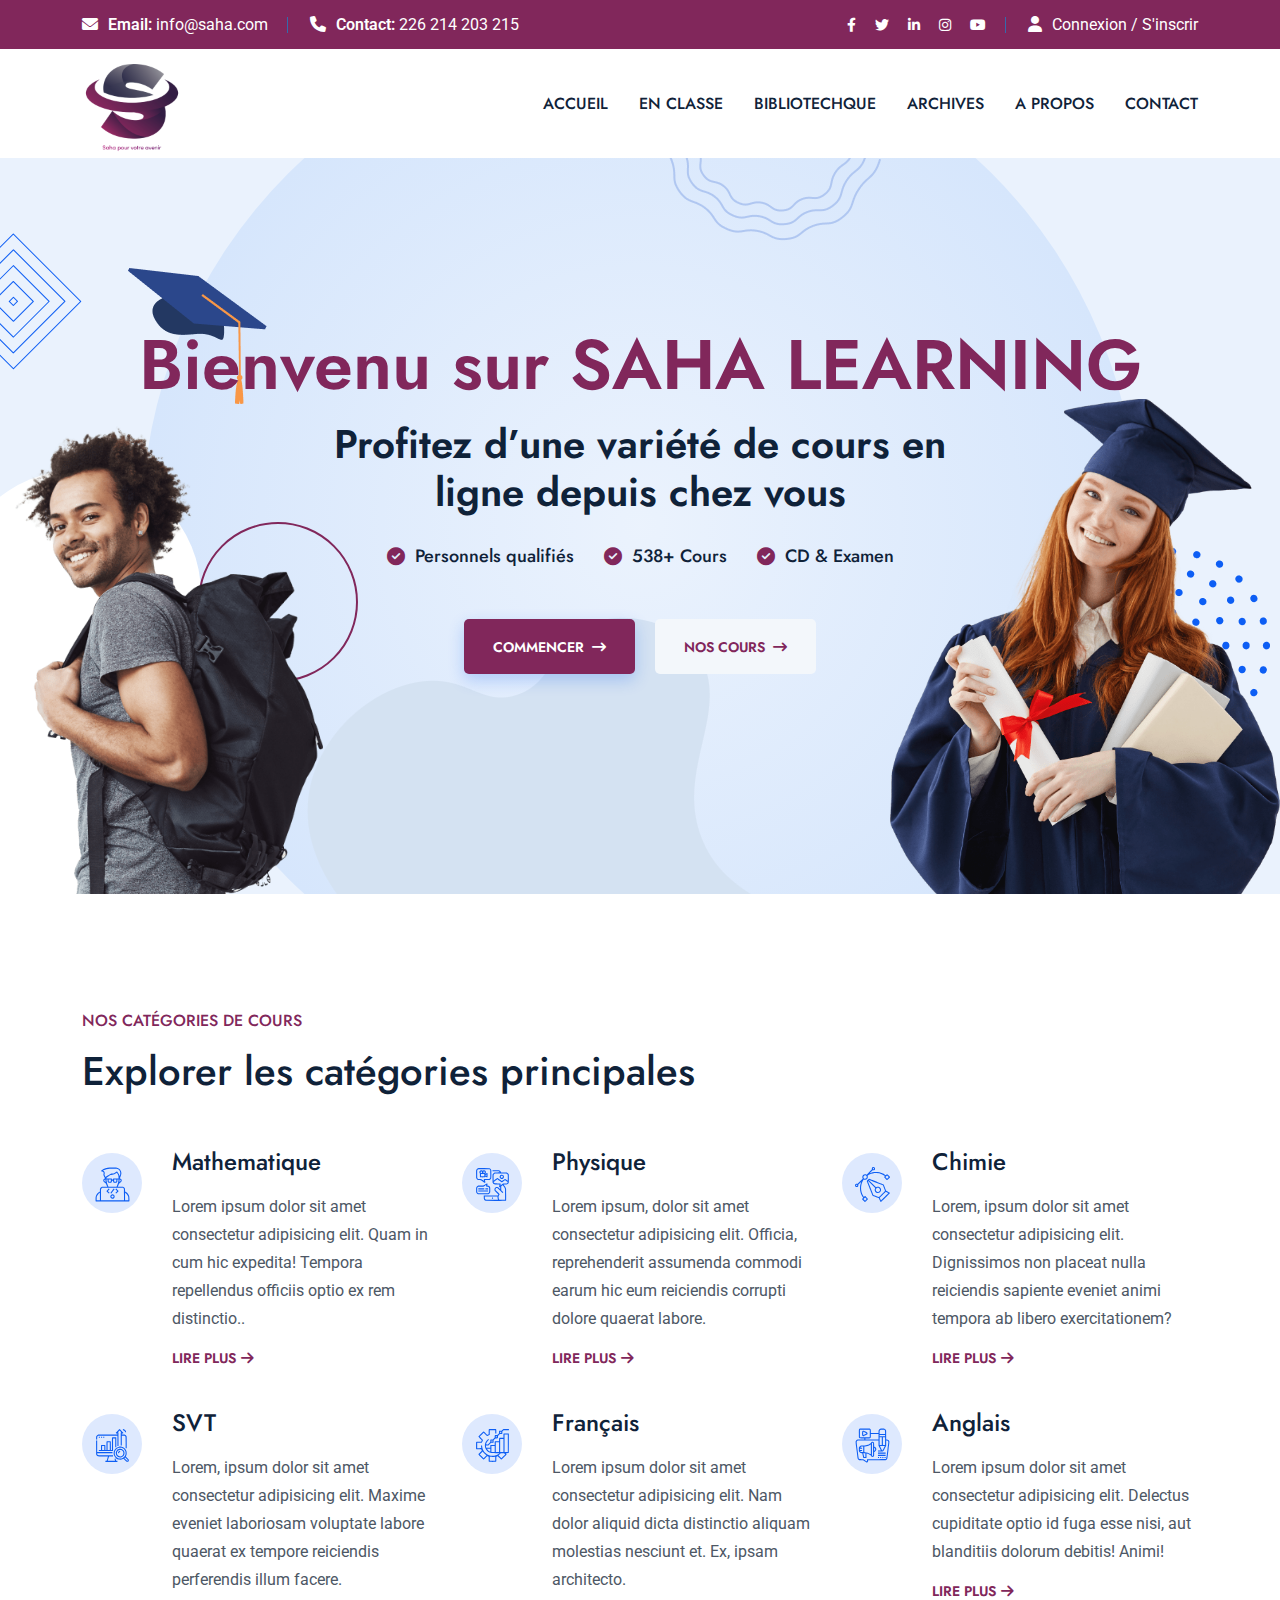
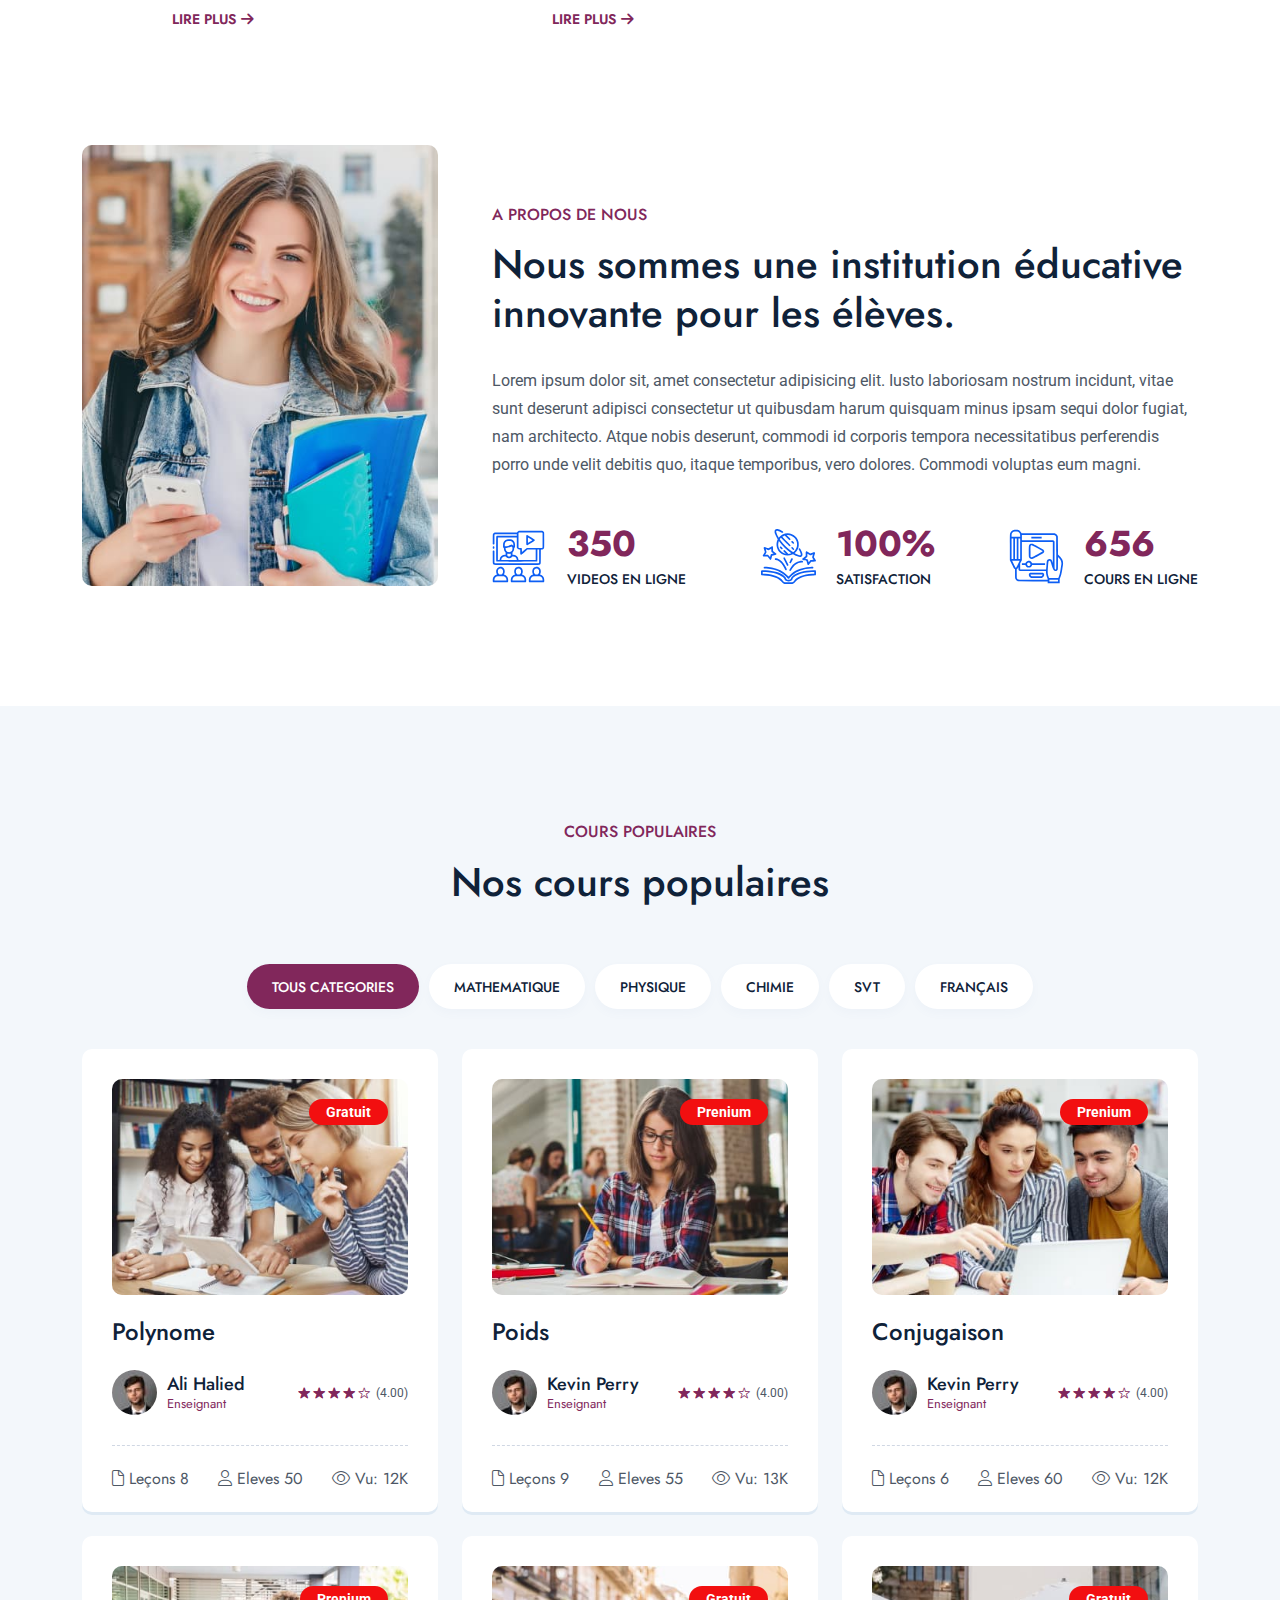
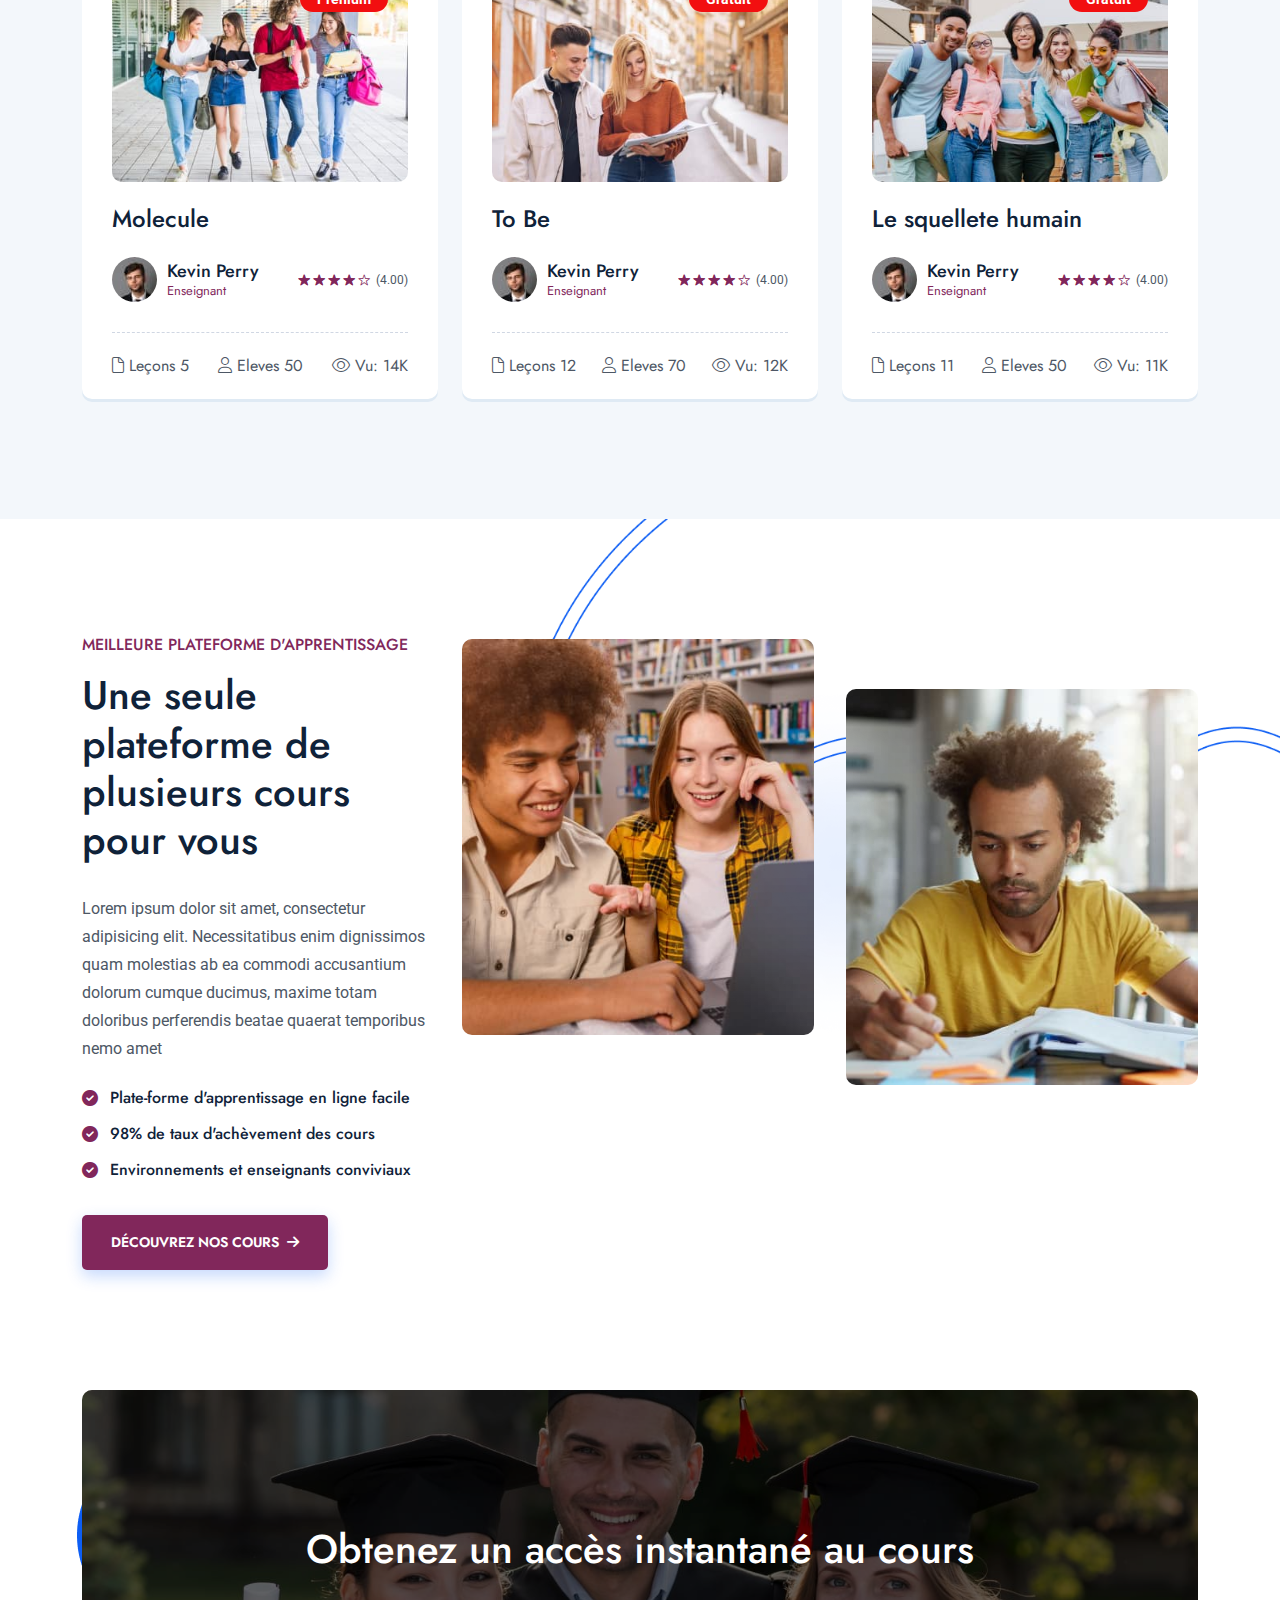
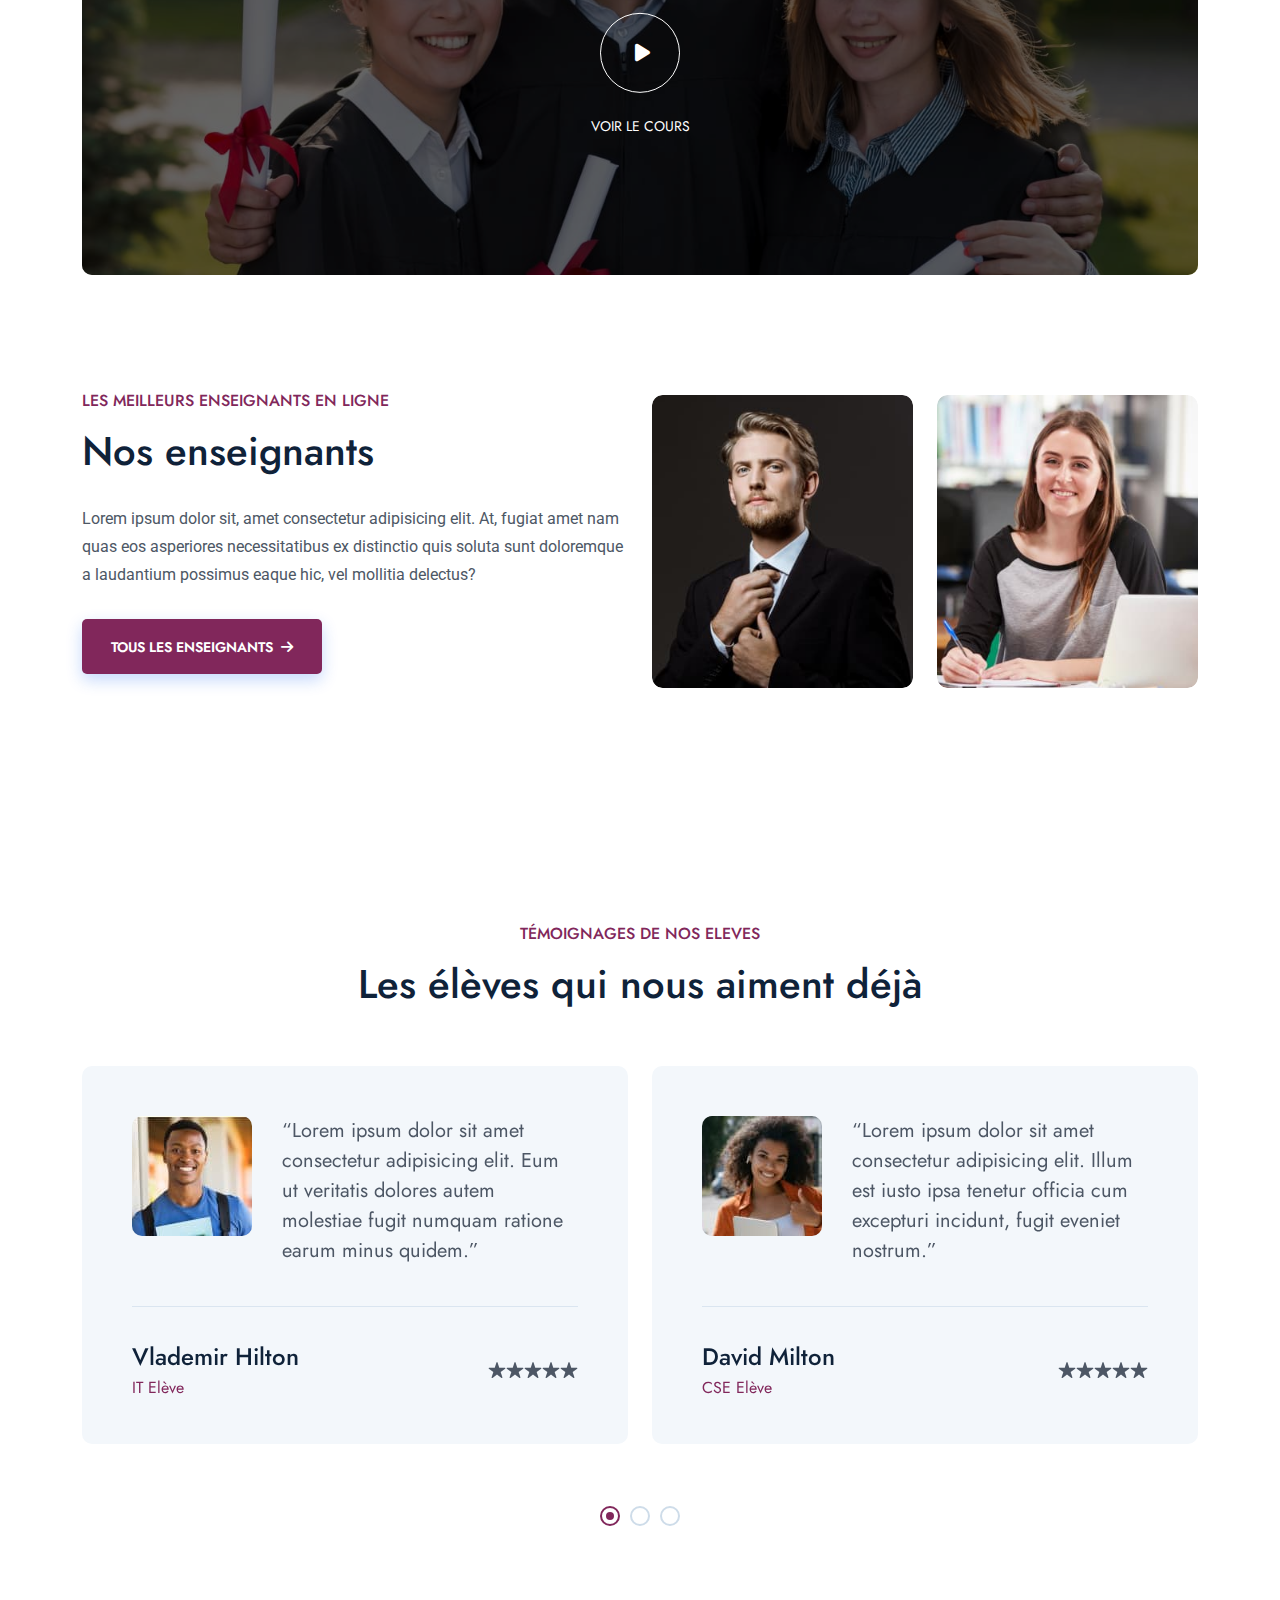
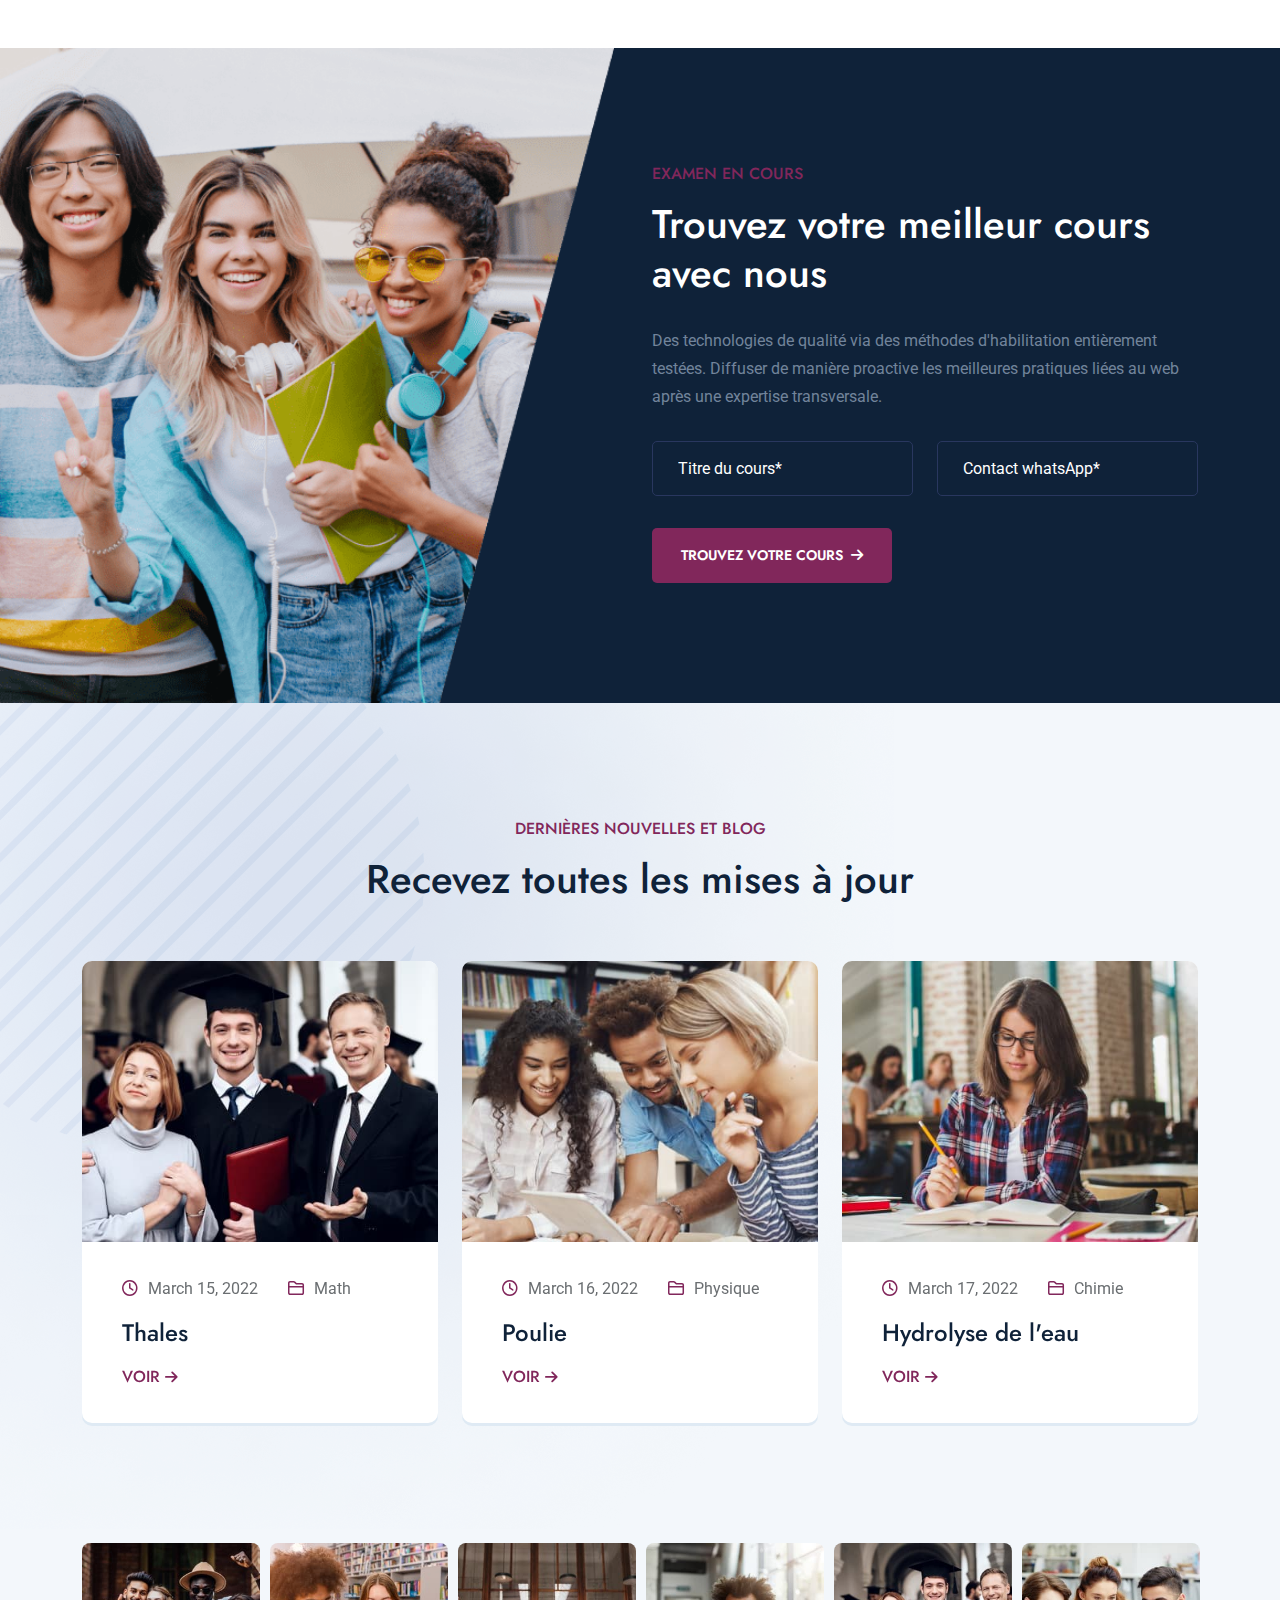
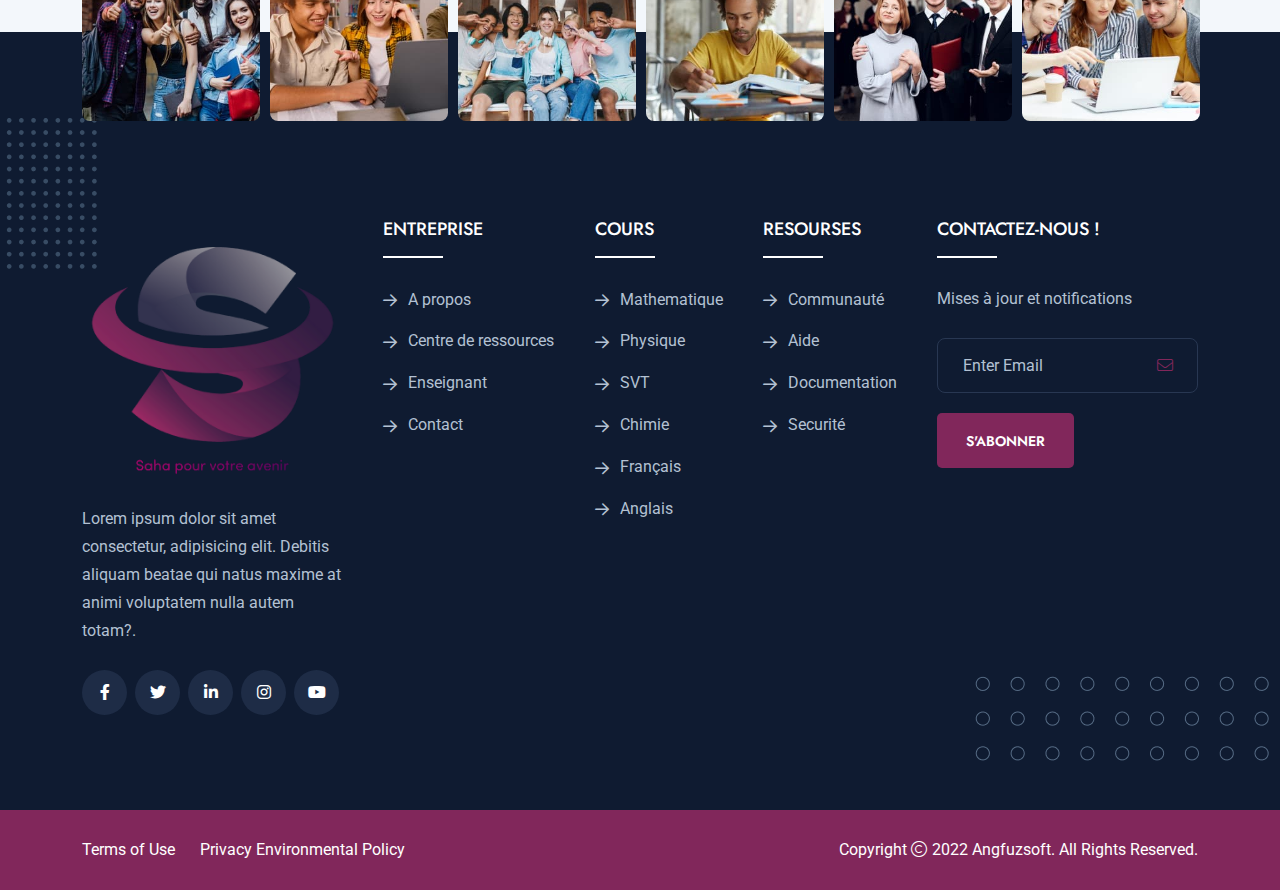
==== commit f1ac461b: "commit 3" ====
--- a/index.html
+++ b/index.html
@@ -9,7 +9,7 @@
     <meta name="description" content="Acadu - Online Courses & Education HTML Template">
     <meta name="keywords" content="Acadu - Online Courses & Education HTML Template">
     <meta name="robots" content="INDEX,FOLLOW">
-    <meta name="Vuport" content="width=device-width,initial-scale=1,shrink-to-fit=no">
+    <meta name="viewport" content="width=device-width,initial-scale=1,shrink-to-fit=no">
     <link rel="apple-touch-icon" sizes="57x57" href="images/apple-icon-57x57.png">
     <link rel="apple-touch-icon" sizes="60x60" href="images/apple-icon-60x60.png">
     <link rel="apple-touch-icon" sizes="72x72" href="images/apple-icon-72x72.png">
@@ -58,20 +58,20 @@
                             <li><a href="index-4.html">Home Four</a></li>
                         </ul> -->
                     </li>
-                    <li class=""><a href="#">En classe</a>
+                    <li class=""><a href="classe.html">En classe</a>
                         <!-- <ul class="sub-menu">
                             <li><a href="#">Courses</a></li>
                             <li><a href="video-#">Video Courses</a></li>
                             <li><a href="#">Course Details</a></li>
                         </ul> -->
                     </li>
-                    <li class=""><a href="#">Bibliotechque</a>
+                    <li class=""><a href="bibliotech.html">Bibliotechque</a>
                         <!-- <ul class="sub-menu">
                             <li><a href="team.html">Teachers</a></li>
                             <li><a href="team-details.html">Teacher Details</a></li>
                         </ul> -->
                     </li>
-                    <li class=""><a href="#">Archives</a>
+                    <li class=""><a href="cours.html">Archives</a>
                         <!-- <ul class="mega-menu">
                             <li><a href="shop.html">Pagelist 1</a>
                                 <ul>
@@ -119,7 +119,7 @@
                             <li><a href="blog-details.html">Blog Details</a></li>
                         </ul> -->
                     </li>
-                    <li><a href="">Contact</a></li>
+                    <li><a href="contact.html">Contact</a></li>
                 </ul>
             </div>
         </div>
@@ -163,7 +163,7 @@
                         <div class="row align-items-center justify-content-between">
                             <div class="col-auto">
                                 <div class="header-logo"><a href="index.html"><img src="images/saha_logo.png"
-                                            alt="Acadu"></a>
+                                            style="width: 100px;" alt="Acadu"></a>
                                 </div>
                             </div>
                             <!-- <div class="col-auto d-none d-xl-inline-block">
@@ -872,7 +872,7 @@
                         <div class="widget footer-widget style2">
                             <div class="as-widget-about">
                                 <div class="about-logo"><a href="index.html"><img src="images/saha_logo.png"
-                                            alt="Acadu"></a></div>
+                                            alt="Acadu" style="width: 300px;"></a></div>
                                 <p class="about-text">Lorem ipsum dolor sit amet consectetur, adipisicing elit. Debitis aliquam beatae qui natus maxime at animi voluptatem nulla autem totam?.</p>
                                 <div class="as-social"><a href="https://www.facebook.com/"><i
                                             class="fab fa-facebook-f"></i></a> <a href="https://www.twitter.com/"><i
--- a/css/style.css
+++ b/css/style.css
@@ -5213,8 +5213,8 @@
 }
 
 .header-logo {
-    padding-top: 20px;
-    padding-bottom: 20px
+    /* padding-top: 20px;
+    padding-bottom: 20px */
 }
 
 .header-notice {
